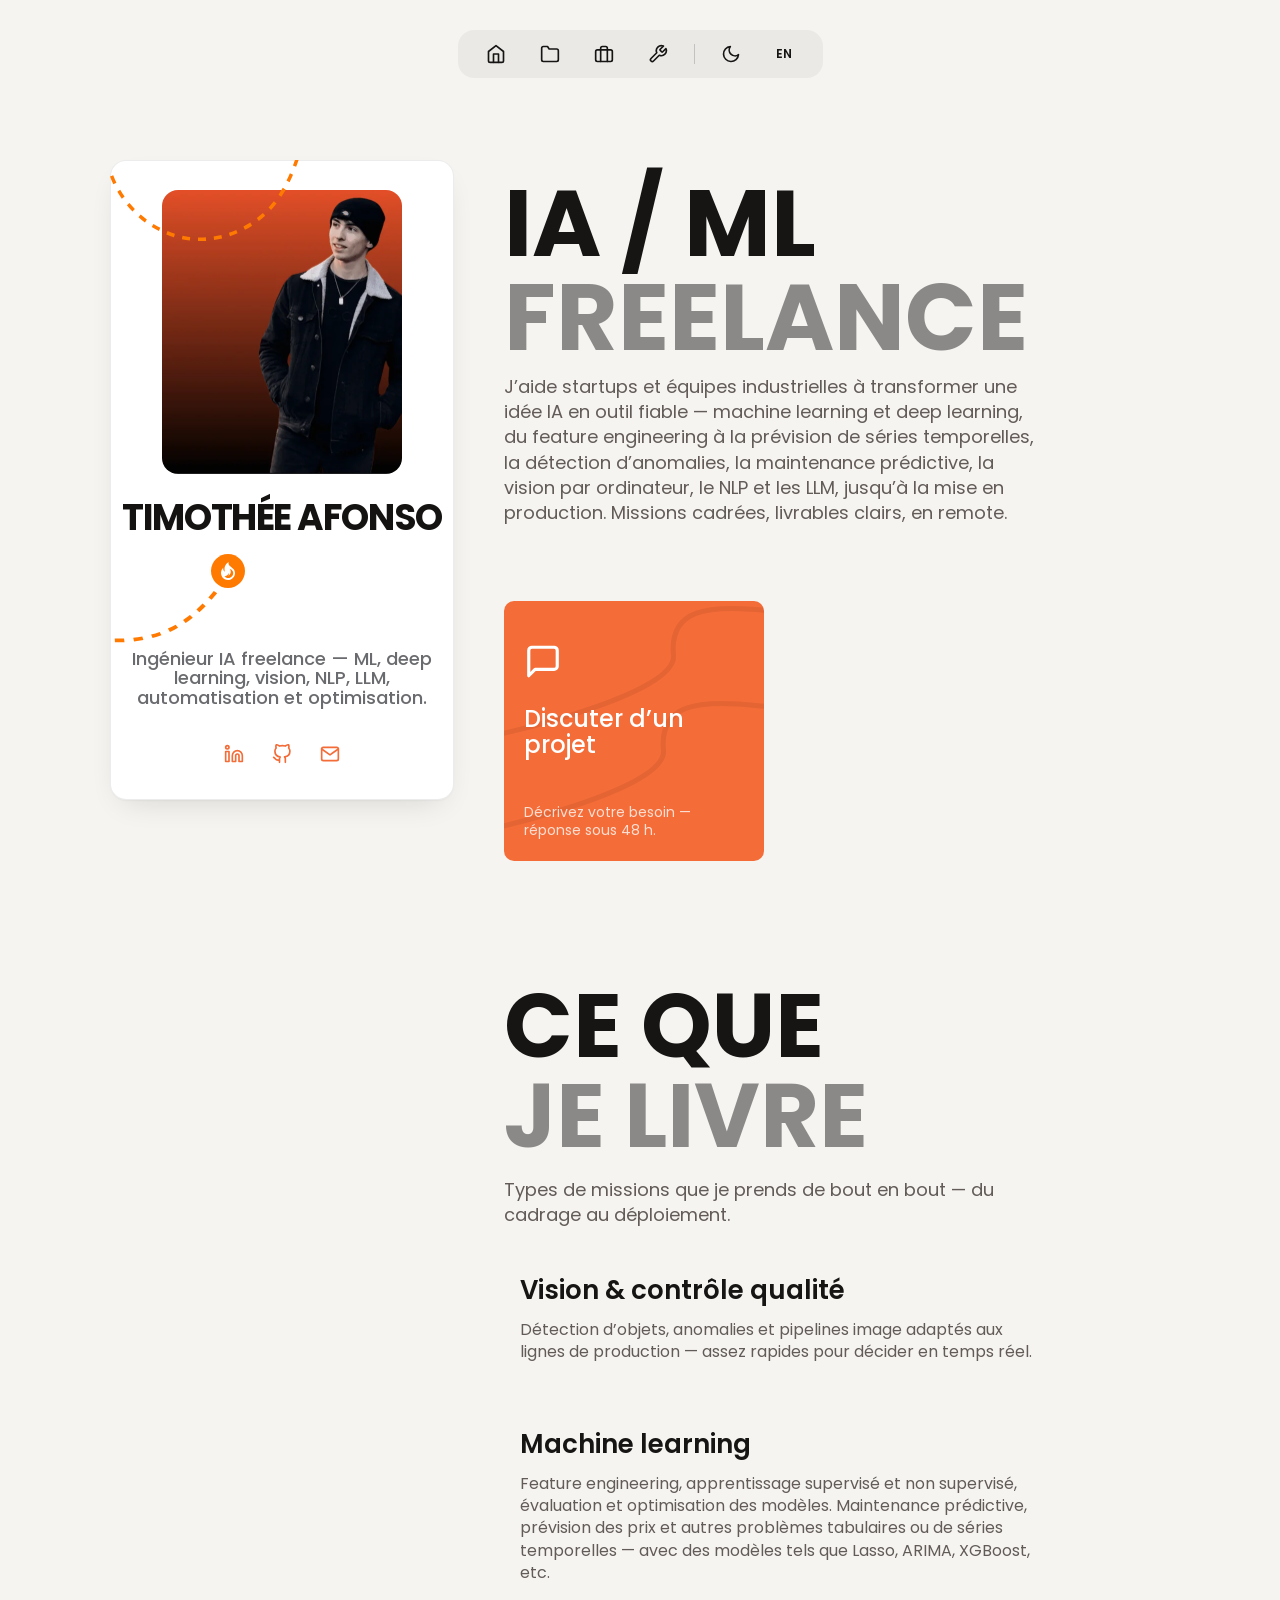
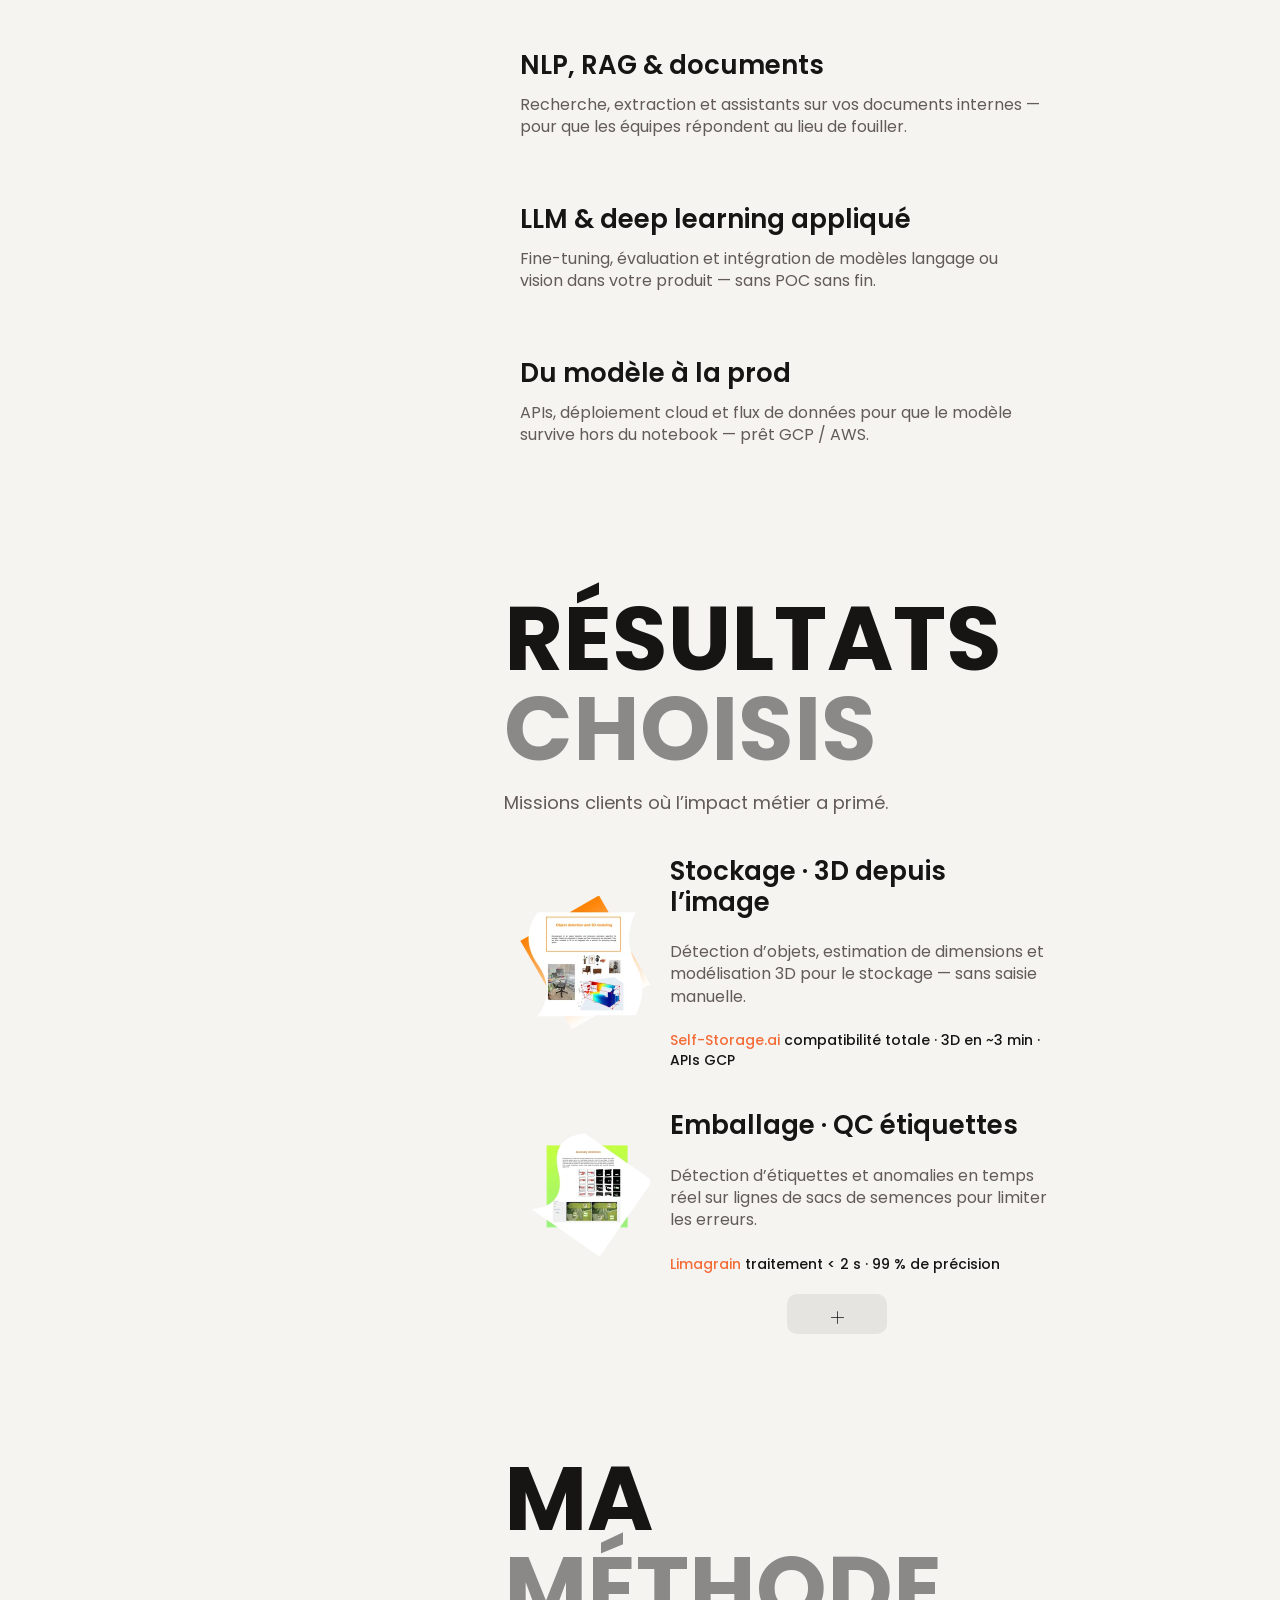
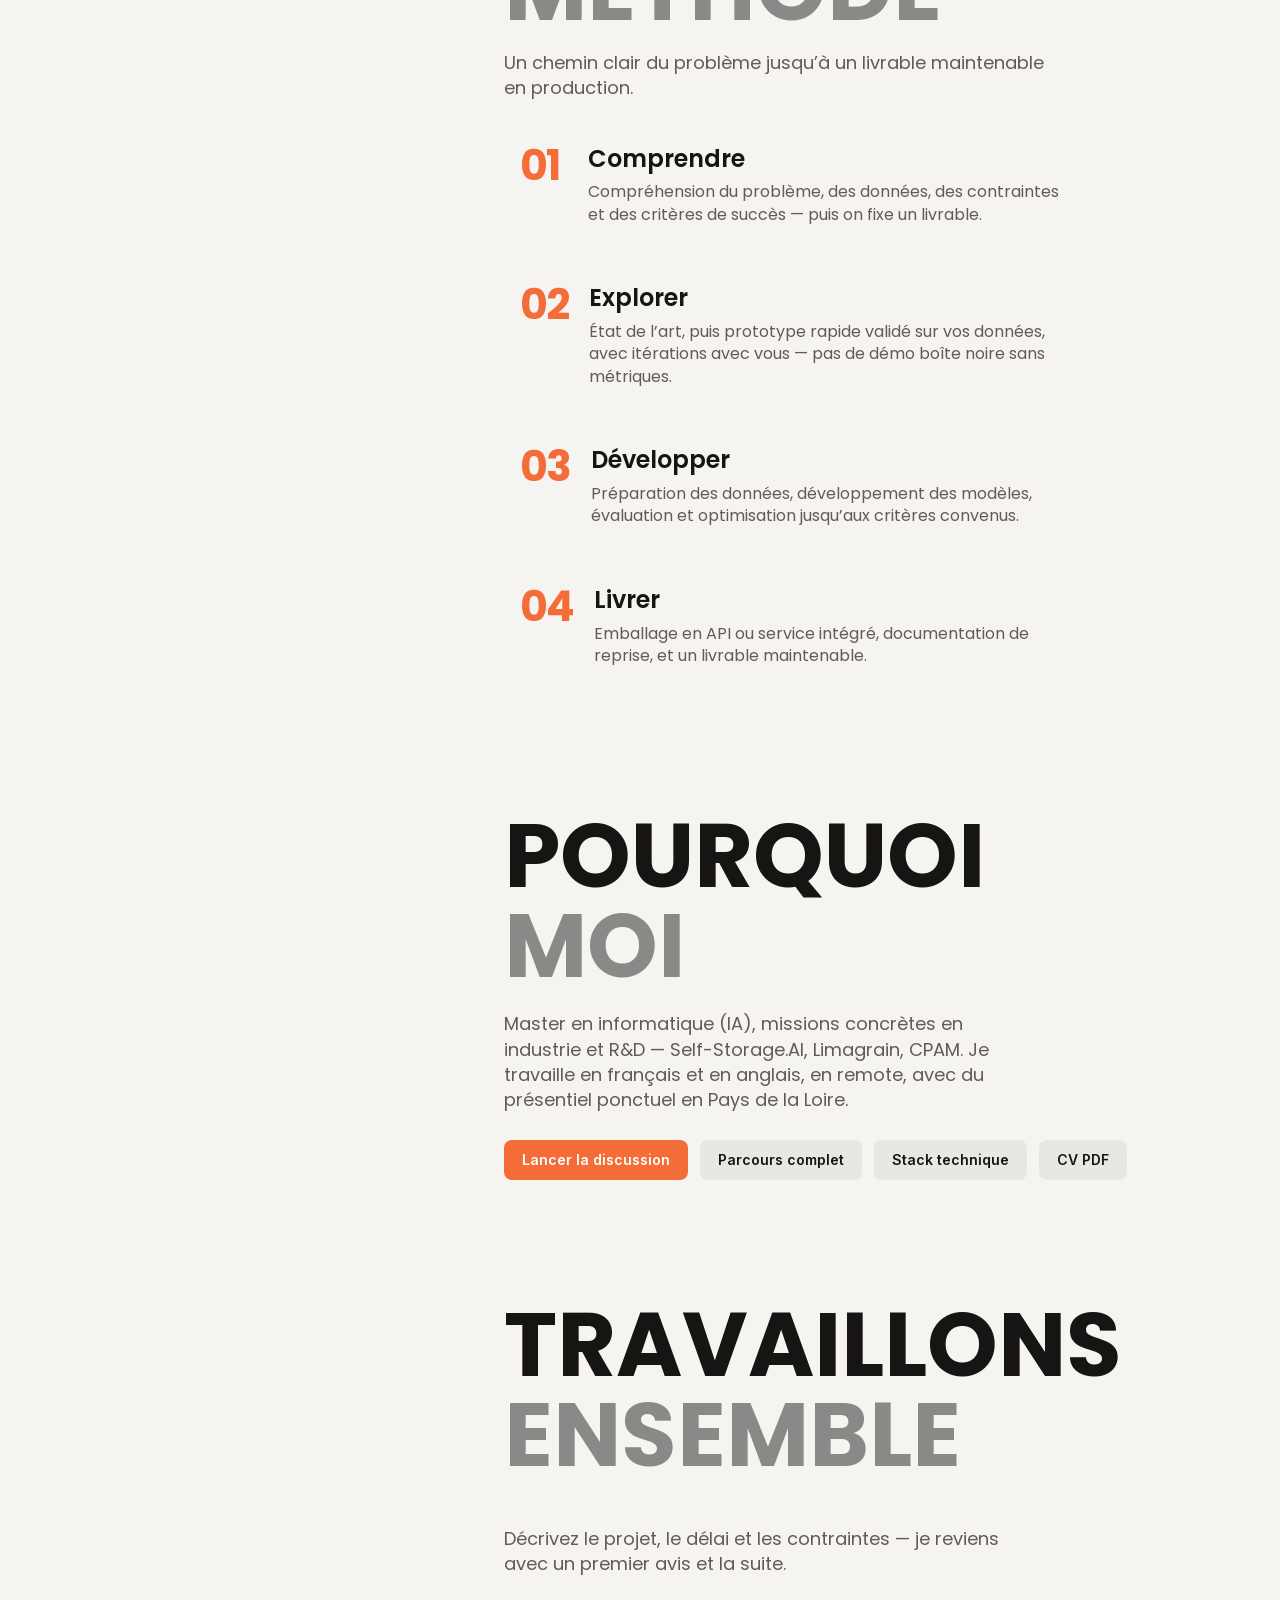
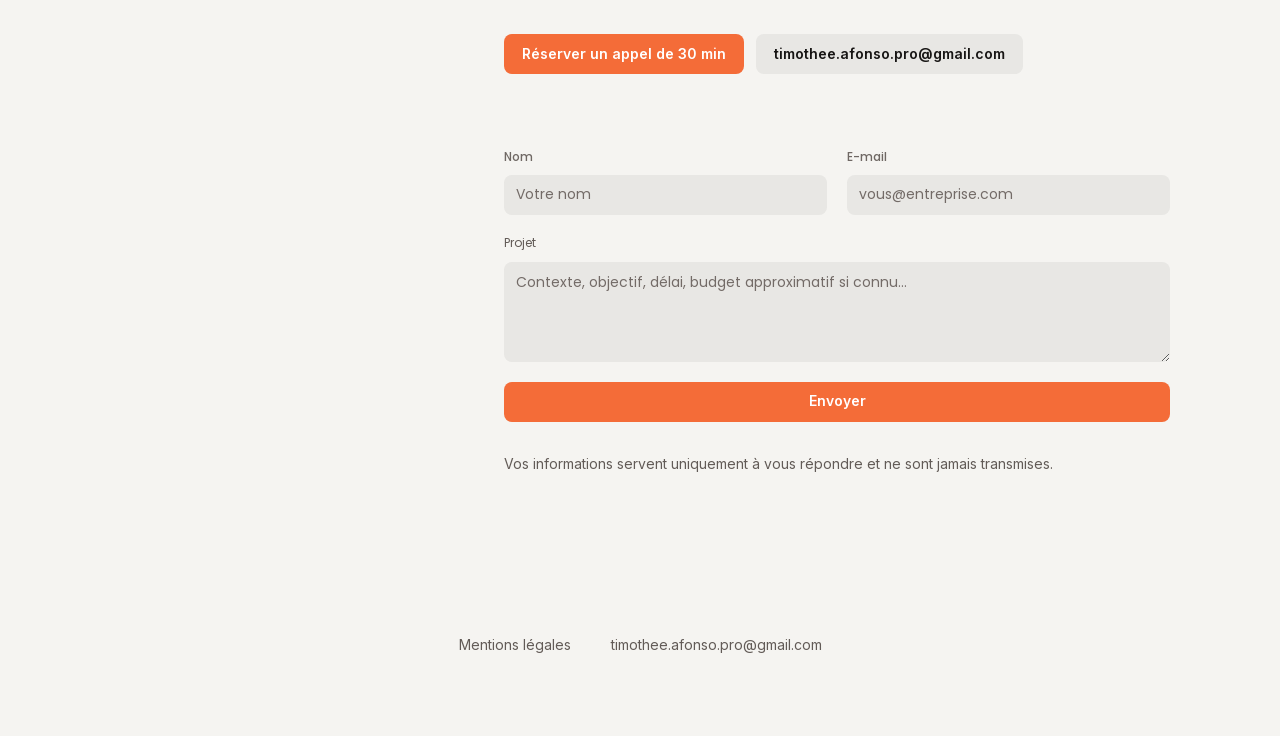
==== fr/index.html @ bfe9f39a "Accroche : perimetre technique elargi, plus de zone geographique Ajout de la prevision de series tem" ====
<!DOCTYPE html>
<html lang="fr">
<head>
<meta charset="utf-8">
<meta name="viewport" content="width=device-width, initial-scale=1">
<title>Timothée Afonso — Ingénieur IA freelance</title>
<meta name="description" content="Ingénieur IA / ML freelance. Machine learning et deep learning — feature engineering, prédiction, vision par ordinateur, NLP et LLM — jusqu’à la mise en production. Missions en remote.">
<link rel="canonical" href="https://timotheeafonso.com/fr/">
<meta property="og:type" content="website">
<meta property="og:site_name" content="Timothée Afonso">
<meta property="og:url" content="https://timotheeafonso.com/fr/">
<meta property="og:title" content="Timothée Afonso — Ingénieur IA freelance">
<meta property="og:description" content="Ingénieur IA / ML freelance. Machine learning et deep learning — feature engineering, prédiction, vision par ordinateur, NLP et LLM — jusqu’à la mise en production. Missions en remote.">
<meta property="og:image" content="https://timotheeafonso.com/assets/img/og-image.png">
<meta property="og:image:width" content="1200">
<meta property="og:image:height" content="630">
<meta property="og:image:alt" content="Timothée Afonso — ingénieur IA freelance">
<meta property="og:locale" content="fr_FR">
<meta property="og:locale:alternate" content="en_US">
<meta name="twitter:card" content="summary_large_image">
<meta name="twitter:title" content="Timothée Afonso — Ingénieur IA freelance">
<meta name="twitter:description" content="Ingénieur IA / ML freelance. Machine learning et deep learning — feature engineering, prédiction, vision par ordinateur, NLP et LLM — jusqu’à la mise en production. Missions en remote.">
<meta name="twitter:image" content="https://timotheeafonso.com/assets/img/og-image.png">
<link rel="icon" href="../assets/img/favicon.png" sizes="48x48">
<link rel="apple-touch-icon" href="../assets/img/apple-touch-icon.png">
<link rel="alternate" hreflang="en" href="https://timotheeafonso.com/">
<link rel="alternate" hreflang="fr" href="https://timotheeafonso.com/fr/">
<link rel="alternate" hreflang="x-default" href="https://timotheeafonso.com/">
<link rel="preload" href="../assets/fonts/poppins-700-latin.woff2" as="font" type="font/woff2" crossorigin>
<link rel="stylesheet" href="../assets/css/style.css">
<script>
/* Applique le thème avant le premier rendu pour éviter tout clignotement. */
(function(){try{var t=localStorage.getItem('theme');
if(t!=='light'&&t!=='dark'){t=window.matchMedia('(prefers-color-scheme: light)').matches?'light':'dark';}
document.documentElement.setAttribute('data-theme',t);}
catch(e){document.documentElement.setAttribute('data-theme','dark');}})();
</script>
<script type="application/ld+json">
{
  "@context": "https://schema.org",
  "@type": "Person",
  "@id": "https://timotheeafonso.com/#person",
  "name": "Timothée Afonso",
  "alternateName": "Timothee Afonso",
  "url": "https://timotheeafonso.com/fr/",
  "image": "https://timotheeafonso.com/assets/img/profile.webp",
  "jobTitle": "Ingénieur IA / ML freelance",
  "description": "Ingénieur IA / ML freelance. Machine learning et deep learning — feature engineering, prédiction, vision par ordinateur, NLP et LLM — jusqu’à la mise en production. Missions en remote.",
  "email": "mailto:timothee.afonso.pro@gmail.com",
  "address": {
    "@type": "PostalAddress",
    "addressCountry": "FR"
  },
  "knowsLanguage": [
    "fr",
    "en"
  ],
  "knowsAbout": [
    "Machine learning",
    "Deep learning",
    "Vision par ordinateur",
    "Traitement automatique du langage",
    "Grands modèles de langage",
    "MLOps",
    "Python"
  ],
  "hasOccupation": {
    "@type": "Occupation",
    "name": "Ingénieur IA / ML",
    "occupationLocation": {
      "@type": "Country",
      "name": "France"
    }
  },
  "sameAs": [
    "https://www.linkedin.com/in/timothee-afonso",
    "https://github.com/timotheeafonso"
  ]
}
</script>
</head>
<body>
<div class="page">
  <div class="nav-wrap">
    <nav class="nav" aria-label="Accueil">
      <a href="index.html" title="Accueil" aria-label="Accueil" aria-current="page"><svg viewBox="0 0 24 24" fill="none" stroke="currentColor" stroke-width="2" stroke-linecap="round" stroke-linejoin="round" aria-hidden="true"><path d="M3 9l9-7 9 7v11a2 2 0 0 1-2 2H5a2 2 0 0 1-2-2z"/><polyline points="9 22 9 12 15 12 15 22"/></svg></a>
      <a href="projects.html" title="Projets" aria-label="Projets"><svg viewBox="0 0 24 24" fill="none" stroke="currentColor" stroke-width="2" stroke-linecap="round" stroke-linejoin="round" aria-hidden="true"><path d="M22 19a2 2 0 0 1-2 2H4a2 2 0 0 1-2-2V5a2 2 0 0 1 2-2h5l2 3h9a2 2 0 0 1 2 2z"/></svg></a>
      <a href="experience.html" title="Expériences" aria-label="Expériences"><svg viewBox="0 0 24 24" fill="none" stroke="currentColor" stroke-width="2" stroke-linecap="round" stroke-linejoin="round" aria-hidden="true"><rect x="2" y="7" width="20" height="14" rx="2" ry="2"/><path d="M16 21V5a2 2 0 0 0-2-2h-4a2 2 0 0 0-2 2v16"/></svg></a>
      <a href="skill.html" title="Compétences" aria-label="Compétences"><svg viewBox="0 0 24 24" fill="none" stroke="currentColor" stroke-width="2" stroke-linecap="round" stroke-linejoin="round" aria-hidden="true"><path d="M14.7 6.3a1 1 0 0 0 0 1.4l1.6 1.6a1 1 0 0 0 1.4 0l3.77-3.77a6 6 0 0 1-7.94 7.94l-6.91 6.91a2.12 2.12 0 0 1-3-3l6.91-6.91a6 6 0 0 1 7.94-7.94l-3.76 3.76z"/></svg></a>
      <span class="nav__sep" aria-hidden="true"></span>
      <button class="nav__theme" type="button" title="Thème"><svg class="icon-sun" viewBox="0 0 24 24" fill="none" stroke="currentColor" stroke-width="2" stroke-linecap="round" stroke-linejoin="round" aria-hidden="true"><circle cx="12" cy="12" r="5"/><line x1="12" y1="1" x2="12" y2="3"/><line x1="12" y1="21" x2="12" y2="23"/><line x1="4.22" y1="4.22" x2="5.64" y2="5.64"/><line x1="18.36" y1="18.36" x2="19.78" y2="19.78"/><line x1="1" y1="12" x2="3" y2="12"/><line x1="21" y1="12" x2="23" y2="12"/><line x1="4.22" y1="19.78" x2="5.64" y2="18.36"/><line x1="18.36" y1="5.64" x2="19.78" y2="4.22"/></svg><svg class="icon-moon" viewBox="0 0 24 24" fill="none" stroke="currentColor" stroke-width="2" stroke-linecap="round" stroke-linejoin="round" aria-hidden="true"><path d="M21 12.79A9 9 0 1 1 11.21 3 7 7 0 0 0 21 12.79z"/></svg></button>
      <a class="nav__lang" href="../index.html" hreflang="en" lang="en" title="View in English" aria-label="View in English">EN</a>
    </nav>
  </div>
  <div class="wrapper">
    <div class="container">
      <aside class="left">
        <div class="profile">
          <span class="profile__arc-top" aria-hidden="true"></span>
          <span class="profile__arc-bottom" aria-hidden="true"></span>
          <img class="profile__photo" src="../assets/img/profile.webp" alt="Timothée Afonso" width="240" height="284">
          <div class="profile__bio">
            <p class="profile__name">TIMOTHÉE AFONSO</p>
            <div class="profile__foot">
              <p class="profile__tagline">Ingénieur IA freelance — ML, deep learning, vision, NLP, LLM, automatisation et optimisation.</p>
              <div class="profile__social">
                <a href="https://www.linkedin.com/in/timothee-afonso" target="_blank" rel="noopener" title="LinkedIn" aria-label="LinkedIn" style="color:var(--orange)"><svg viewBox="0 0 24 24" fill="none" stroke="currentColor" stroke-width="2" stroke-linecap="round" stroke-linejoin="round" aria-hidden="true"><path d="M16 8a6 6 0 0 1 6 6v7h-4v-7a2 2 0 0 0-2-2 2 2 0 0 0-2 2v7h-4v-7a6 6 0 0 1 6-6z"/><rect x="2" y="9" width="4" height="12"/><circle cx="4" cy="4" r="2"/></svg></a>
                <a href="https://github.com/timotheeafonso" target="_blank" rel="noopener" title="GitHub" aria-label="GitHub" style="color:var(--orange)"><svg viewBox="0 0 24 24" fill="none" stroke="currentColor" stroke-width="2" stroke-linecap="round" stroke-linejoin="round" aria-hidden="true"><path d="M9 19c-5 1.5-5-2.5-7-3m14 6v-3.87a3.37 3.37 0 0 0-.94-2.61c3.14-.35 6.44-1.54 6.44-7A5.44 5.44 0 0 0 20 4.77 5.07 5.07 0 0 0 19.91 1S18.73.65 16 2.48a13.38 13.38 0 0 0-7 0C6.27.65 5.09 1 5.09 1A5.07 5.07 0 0 0 5 4.77a5.44 5.44 0 0 0-1.5 3.78c0 5.42 3.3 6.61 6.44 7A3.37 3.37 0 0 0 9 18.13V22"/></svg></a>
                <a href="mailto:timothee.afonso.pro@gmail.com" title="Email" aria-label="Email" style="color:var(--orange)"><svg viewBox="0 0 24 24" fill="none" stroke="currentColor" stroke-width="2" stroke-linecap="round" stroke-linejoin="round" aria-hidden="true"><path d="M4 4h16c1.1 0 2 .9 2 2v12c0 1.1-.9 2-2 2H4c-1.1 0-2-.9-2-2V6c0-1.1.9-2 2-2z"/><polyline points="22,6 12,13 2,6"/></svg></a>
              </div>
            </div>
          </div>
        </div>
      </aside>
      <main class="right">
        <section class="hero">
          <div class="hero__info">
            <h1 class="title title--hero title--wrap">IA / ML <span>FREELANCE</span></h1>
            <p class="hero__lead">J’aide startups et équipes industrielles à transformer une idée IA en outil fiable — machine learning et deep learning, du feature engineering à la prévision de séries temporelles, la détection d’anomalies, la maintenance prédictive, la vision par ordinateur, le NLP et les LLM, jusqu’à la mise en production. Missions cadrées, livrables clairs, en remote.</p>
          </div>
          <div class="hero__cards">
            <div class="pcard pcard--resume pcard--cta">
              <a class="pcard__hit" href="#contact" aria-label="Discuter d’un projet"></a>
              <span class="pcard__deco deco-a" aria-hidden="true"><i></i></span>
              <span class="pcard__deco deco-b" aria-hidden="true"><i></i></span>
              <span class="pcard__icon" style="color:#fff"><svg viewBox="0 0 24 24" fill="none" stroke="currentColor" stroke-width="2" stroke-linecap="round" stroke-linejoin="round" aria-hidden="true"><path d="M21 15a2 2 0 0 1-2 2H7l-4 4V5a2 2 0 0 1 2-2h14a2 2 0 0 1 2 2z"/></svg></span>
              <div class="pcard__body">
                <p class="pcard__title">Discuter d’un projet</p>
                <p class="pcard__hint">Décrivez votre besoin — réponse sous 48 h.</p>
              </div>
            </div>
          </div>
        </section>

        <section class="section section--services reveal" id="services">
          <h2 class="title">CE QUE<br><span>JE LIVRE</span></h2>
          <p class="section__lead">Types de missions que je prends de bout en bout — du cadrage au déploiement.</p>
          <div class="services">
            <article class="service">
              <h3 class="service__name">Vision &amp; contrôle qualité</h3>
              <p class="service__desc">Détection d’objets, anomalies et pipelines image adaptés aux lignes de production — assez rapides pour décider en temps réel.</p>
            </article>
            <article class="service">
              <h3 class="service__name">Machine learning</h3>
              <p class="service__desc">Feature engineering, apprentissage supervisé et non supervisé, évaluation et optimisation des modèles. Maintenance prédictive, prévision des prix et autres problèmes tabulaires ou de séries temporelles — avec des modèles tels que Lasso, ARIMA, XGBoost, etc.</p>
            </article>
            <article class="service">
              <h3 class="service__name">NLP, RAG &amp; documents</h3>
              <p class="service__desc">Recherche, extraction et assistants sur vos documents internes — pour que les équipes répondent au lieu de fouiller.</p>
            </article>
            <article class="service">
              <h3 class="service__name">LLM &amp; deep learning appliqué</h3>
              <p class="service__desc">Fine-tuning, évaluation et intégration de modèles langage ou vision dans votre produit — sans POC sans fin.</p>
            </article>
            <article class="service">
              <h3 class="service__name">Du modèle à la prod</h3>
              <p class="service__desc">APIs, déploiement cloud et flux de données pour que le modèle survive hors du notebook — prêt GCP / AWS.</p>
            </article>
          </div>
        </section>

        <section class="section section--projects reveal" id="work">
          <h2 class="title">RÉSULTATS<br><span>CHOISIS</span></h2>
          <p class="section__lead">Missions clients où l’impact métier a primé.</p>
          <div class="list">
            <div class="project">
              <div class="project__inner">
                <div class="project__thumb"><img src="../assets/img/projects/object-detection.webp" alt="Détection d’objets et modélisation 3D" width="130" height="135" loading="lazy"></div>
                <div class="project__details">
                  <h3 class="project__name">Stockage · 3D depuis l’image</h3>
                  <p class="project__desc">Détection d’objets, estimation de dimensions et modélisation 3D pour le stockage — sans saisie manuelle.</p>
                  <p class="project__result"><span>Self-Storage.ai</span> compatibilité totale · 3D en ~3 min · APIs GCP</p>
                </div>
              </div>
            </div>
            <div class="project">
              <div class="project__inner">
                <div class="project__thumb"><img src="../assets/img/projects/anomaly-detection.webp" alt="Détection d’anomalies sur emballages" width="130" height="135" loading="lazy"></div>
                <div class="project__details">
                  <h3 class="project__name">Emballage · QC étiquettes</h3>
                  <p class="project__desc">Détection d’étiquettes et anomalies en temps réel sur lignes de sacs de semences pour limiter les erreurs.</p>
                  <p class="project__result"><span>Limagrain</span> traitement &lt; 2 s · 99 % de précision</p>
                </div>
              </div>
            </div>
            <a class="more" href="projects.html" title="Tous les projets">+</a>
          </div>
        </section>

        <section class="section section--method reveal" id="method">
          <h2 class="title">MA<br><span>MÉTHODE</span></h2>
          <p class="section__lead">Un chemin clair du problème jusqu’à un livrable maintenable en production.</p>
          <div class="method">
            <div class="method__step">
              <span class="method__num" aria-hidden="true">01</span>
              <div class="method__body">
                <h3 class="method__title">Comprendre</h3>
                <p class="method__text">Compréhension du problème, des données, des contraintes et des critères de succès — puis on fixe un livrable.</p>
              </div>
            </div>
            <div class="method__step">
              <span class="method__num" aria-hidden="true">02</span>
              <div class="method__body">
                <h3 class="method__title">Explorer</h3>
                <p class="method__text">État de l’art, puis prototype rapide validé sur vos données, avec itérations avec vous — pas de démo boîte noire sans métriques.</p>
              </div>
            </div>
            <div class="method__step">
              <span class="method__num" aria-hidden="true">03</span>
              <div class="method__body">
                <h3 class="method__title">Développer</h3>
                <p class="method__text">Préparation des données, développement des modèles, évaluation et optimisation jusqu’aux critères convenus.</p>
              </div>
            </div>
            <div class="method__step">
              <span class="method__num" aria-hidden="true">04</span>
              <div class="method__body">
                <h3 class="method__title">Livrer</h3>
                <p class="method__text">Emballage en API ou service intégré, documentation de reprise, et un livrable maintenable.</p>
              </div>
            </div>
          </div>
        </section>

        <section class="section section--about reveal" id="about">
          <h2 class="title">POURQUOI<br><span>MOI</span></h2>
          <p class="about__text">Master en informatique (IA), missions concrètes en industrie et R&amp;D — Self-Storage.AI, Limagrain, CPAM. Je travaille en français et en anglais, en remote, avec du présentiel ponctuel en Pays de la Loire.</p>
          <div class="about__links">
            <a class="about__link about__link--accent" href="#contact">Lancer la discussion</a>
            <a class="about__link" href="experience.html">Parcours complet</a>
            <a class="about__link" href="skill.html">Stack technique</a>
            <a class="about__link" href="../assets/files/resume.pdf" target="_blank" rel="noopener">CV PDF</a>
          </div>
        </section>

        <section class="section section--contact reveal" id="contact">
          <h2 class="title">TRAVAILLONS<br><span>ENSEMBLE</span></h2>
          <p class="section__lead">Décrivez le projet, le délai et les contraintes — je reviens avec un premier avis et la suite.</p>
          <div class="about__links contact__direct">
            <a class="about__link about__link--accent" href="https://cal.com/timothee-afonso" target="_blank" rel="noopener">Réserver un appel de 30 min</a>
            <a class="about__link" href="mailto:timothee.afonso.pro@gmail.com">timothee.afonso.pro@gmail.com</a>
          </div>
          <form class="form" action="https://formspree.io/f/xljewzve" method="POST" novalidate>
            <input type="text" name="_gotcha" value="" tabindex="-1" autocomplete="off" aria-hidden="true" style="position:absolute;left:-9999px;height:0;width:0;opacity:0;" />
            <input type="hidden" name="_subject" value="Nouvelle demande freelance — portfolio" />
            <div class="form__row">
              <label class="form__field">
                <span class="form__label">Nom</span>
                <span class="form__control"><input type="text" name="name" placeholder="Votre nom" autocomplete="name" required></span>
              </label>
              <label class="form__field">
                <span class="form__label">E-mail</span>
                <span class="form__control"><input type="email" name="email" placeholder="vous@entreprise.com" autocomplete="email" required></span>
              </label>
            </div>
            <label class="form__field">
              <span class="form__label form__label--message">Projet</span>
              <span class="form__control"><textarea name="message" placeholder="Contexte, objectif, délai, budget approximatif si connu…" required></textarea></span>
            </label>
            <button class="form__submit" type="submit">Envoyer</button>
            <p class="form__note">Vos informations servent uniquement à vous répondre et ne sont jamais transmises.</p>
            <p class="form__status" role="status"></p>
          </form>
        </section>
      </main>
    </div>
  </div>
  <footer class="footer">
    <div class="footer__links">
      <a href="mentions-legales.html">Mentions légales</a>
      <a href="mailto:timothee.afonso.pro@gmail.com">timothee.afonso.pro@gmail.com</a>
    </div>
  </footer>
</div>
<script src="../assets/js/main.js"></script>
</body>
</html>
---- assets/css/style.css ----
/* ==========================================================================
   Timothee Afonso — portfolio
   Recréation locale (HTML / CSS / JS) du site Framer timothee-afonso.framer.website
   ========================================================================== */

/* --------------------------------------------------------------------------
   1. Polices
   -------------------------------------------------------------------------- */
@font-face{font-family:'Poppins';font-style:normal;font-weight:200;font-display:swap;
  src:url('../fonts/poppins-200-latin.woff2') format('woff2');
  unicode-range:U+0000-00FF,U+0131,U+0152-0153,U+02BB-02BC,U+02C6,U+02DA,U+02DC,U+0304,U+0308,U+0329,U+2000-206F,U+20AC,U+2122,U+2191,U+2193,U+2212,U+2215,U+FEFF,U+FFFD;}
@font-face{font-family:'Poppins';font-style:normal;font-weight:200;font-display:swap;
  src:url('../fonts/poppins-200-latin-ext.woff2') format('woff2');
  unicode-range:U+0100-02BA,U+02BD-02C5,U+02C7-02CC,U+02CE-02D7,U+02DD-02FF,U+0304,U+0308,U+0329,U+1D00-1DBF,U+1E00-1E9F,U+1EF2-1EFF,U+2020,U+20A0-20AB,U+20AD-20C0,U+2113,U+2C60-2C7F,U+A720-A7FF;}
@font-face{font-family:'Poppins';font-style:normal;font-weight:400;font-display:swap;
  src:url('../fonts/poppins-400-latin.woff2') format('woff2');
  unicode-range:U+0000-00FF,U+0131,U+0152-0153,U+02BB-02BC,U+02C6,U+02DA,U+02DC,U+0304,U+0308,U+0329,U+2000-206F,U+20AC,U+2122,U+2191,U+2193,U+2212,U+2215,U+FEFF,U+FFFD;}
@font-face{font-family:'Poppins';font-style:normal;font-weight:400;font-display:swap;
  src:url('../fonts/poppins-400-latin-ext.woff2') format('woff2');
  unicode-range:U+0100-02BA,U+02BD-02C5,U+02C7-02CC,U+02CE-02D7,U+02DD-02FF,U+0304,U+0308,U+0329,U+1D00-1DBF,U+1E00-1E9F,U+1EF2-1EFF,U+2020,U+20A0-20AB,U+20AD-20C0,U+2113,U+2C60-2C7F,U+A720-A7FF;}
@font-face{font-family:'Poppins';font-style:normal;font-weight:500;font-display:swap;
  src:url('../fonts/poppins-500-latin.woff2') format('woff2');
  unicode-range:U+0000-00FF,U+0131,U+0152-0153,U+02BB-02BC,U+02C6,U+02DA,U+02DC,U+0304,U+0308,U+0329,U+2000-206F,U+20AC,U+2122,U+2191,U+2193,U+2212,U+2215,U+FEFF,U+FFFD;}
@font-face{font-family:'Poppins';font-style:normal;font-weight:500;font-display:swap;
  src:url('../fonts/poppins-500-latin-ext.woff2') format('woff2');
  unicode-range:U+0100-02BA,U+02BD-02C5,U+02C7-02CC,U+02CE-02D7,U+02DD-02FF,U+0304,U+0308,U+0329,U+1D00-1DBF,U+1E00-1E9F,U+1EF2-1EFF,U+2020,U+20A0-20AB,U+20AD-20C0,U+2113,U+2C60-2C7F,U+A720-A7FF;}
@font-face{font-family:'Poppins';font-style:normal;font-weight:600;font-display:swap;
  src:url('../fonts/poppins-600-latin.woff2') format('woff2');
  unicode-range:U+0000-00FF,U+0131,U+0152-0153,U+02BB-02BC,U+02C6,U+02DA,U+02DC,U+0304,U+0308,U+0329,U+2000-206F,U+20AC,U+2122,U+2191,U+2193,U+2212,U+2215,U+FEFF,U+FFFD;}
@font-face{font-family:'Poppins';font-style:normal;font-weight:600;font-display:swap;
  src:url('../fonts/poppins-600-latin-ext.woff2') format('woff2');
  unicode-range:U+0100-02BA,U+02BD-02C5,U+02C7-02CC,U+02CE-02D7,U+02DD-02FF,U+0304,U+0308,U+0329,U+1D00-1DBF,U+1E00-1E9F,U+1EF2-1EFF,U+2020,U+20A0-20AB,U+20AD-20C0,U+2113,U+2C60-2C7F,U+A720-A7FF;}
@font-face{font-family:'Poppins';font-style:normal;font-weight:700;font-display:swap;
  src:url('../fonts/poppins-700-latin.woff2') format('woff2');
  unicode-range:U+0000-00FF,U+0131,U+0152-0153,U+02BB-02BC,U+02C6,U+02DA,U+02DC,U+0304,U+0308,U+0329,U+2000-206F,U+20AC,U+2122,U+2191,U+2193,U+2212,U+2215,U+FEFF,U+FFFD;}
@font-face{font-family:'Poppins';font-style:normal;font-weight:700;font-display:swap;
  src:url('../fonts/poppins-700-latin-ext.woff2') format('woff2');
  unicode-range:U+0100-02BA,U+02BD-02C5,U+02C7-02CC,U+02CE-02D7,U+02DD-02FF,U+0304,U+0308,U+0329,U+1D00-1DBF,U+1E00-1E9F,U+1EF2-1EFF,U+2020,U+20A0-20AB,U+20AD-20C0,U+2113,U+2C60-2C7F,U+A720-A7FF;}
/* Inter est une police variable : un seul fichier couvre 100 → 900 */
@font-face{font-family:'Inter';font-style:normal;font-weight:100 900;font-display:swap;
  src:url('../fonts/inter-latin.woff2') format('woff2');
  unicode-range:U+0000-00FF,U+0131,U+0152-0153,U+02BB-02BC,U+02C6,U+02DA,U+02DC,U+0304,U+0308,U+0329,U+2000-206F,U+20AC,U+2122,U+2191,U+2193,U+2212,U+2215,U+FEFF,U+FFFD;}
@font-face{font-family:'Inter';font-style:normal;font-weight:100 900;font-display:swap;
  src:url('../fonts/inter-latin-ext.woff2') format('woff2');
  unicode-range:U+0100-02BA,U+02BD-02C5,U+02C7-02CC,U+02CE-02D7,U+02DD-02FF,U+0304,U+0308,U+0329,U+1D00-1DBF,U+1E00-1E9F,U+1EF2-1EFF,U+2020,U+20A0-20AB,U+20AD-20C0,U+2113,U+2C60-2C7F,U+A720-A7FF;}

/* --------------------------------------------------------------------------
   2. Variables et remise à zéro
   -------------------------------------------------------------------------- */
/* Couleurs de marque et typographie : identiques dans les deux thèmes */
:root{
  --orange:#f46c38;
  --lime:#c5ff41;
  --ink:#151312;            /* encre sur les surfaces claires (carte blanche, vert lime) */
  --on-accent:#fff;         /* texte sur la carte orange */
  --bio:#6a6b6e;            /* légende de la carte profil, toujours blanche */
  --dark-pill:#111;         /* pastille de téléchargement */
  --sans:'Poppins',sans-serif;
  --inter:'Inter',sans-serif;
}

/* Thème sombre — celui du site d'origine, appliqué par défaut */
:root,:root[data-theme="dark"]{
  color-scheme:dark;
  --bg:#151312;
  --fg:#fff;
  --muted:#998f8f;                   /* textes secondaires */
  --ghost:rgba(182,180,189,.5);      /* 2e ligne des titres */
  --surface:rgba(255,255,255,.03);   /* pilule de navigation */
  --surface-2:rgba(255,255,255,.08); /* survol dans la pilule */
  --hover:rgba(255,255,255,.03);     /* survol des cartes */
  --field:rgba(182,180,189,.2);      /* champs de formulaire */
  --label:#888;
  --placeholder:#999;
  --more-bg:rgba(69,69,69,.41);
  --more-bg-2:rgba(69,69,69,.6);
  --card:#fff;
  --card-shadow:none;
}

/* Thème clair — blanc cassé chaud, encre chaude, accents de marque inchangés */
:root[data-theme="light"]{
  color-scheme:light;
  --bg:#f5f4f1;
  --fg:#171514;
  --muted:#625b57;                   /* 6.1:1 sur le fond */
  --ghost:rgba(23,21,20,.48);           /* 2e ligne des titres — lisible sur fond clair */
  --surface:rgba(23,21,20,.045);
  --surface-2:rgba(23,21,20,.09);
  --hover:rgba(23,21,20,.045);
  --field:rgba(23,21,20,.06);
  --label:#6f6864;
  --placeholder:#736b67;
  --more-bg:rgba(23,21,20,.07);
  --more-bg-2:rgba(23,21,20,.13);
  --card:#fff;
  /* liseré en inset : aucun impact sur la mise en page, contrairement à border */
  --card-shadow:inset 0 0 0 1px rgba(23,21,20,.08),
                0 1px 2px rgba(23,21,20,.04),
                0 12px 32px -14px rgba(23,21,20,.16);
}

/* Fondu appliqué le temps de la bascule uniquement (jamais au chargement) */
.theme-switching,.theme-switching *{
  transition:background-color .28s ease,color .28s ease,border-color .28s ease,box-shadow .28s ease,fill .28s ease;
}

*,*::before,*::after{box-sizing:border-box;}
html{-webkit-text-size-adjust:100%;}
body{
  margin:0;
  background:var(--bg);
  color:var(--fg);
  font-family:var(--sans);
  -webkit-font-smoothing:antialiased;
  -moz-osx-font-smoothing:grayscale;
  overflow-x:hidden;
}
img{display:block;max-width:100%;}
a{color:inherit;text-decoration:none;}
p,h1,h2,h3,ul{margin:0;}
/* Framer coupe les mots trop longs plutôt que de les laisser déborder */
h1,h2,h3,p,li{overflow-wrap:break-word;}
ul{padding:0;list-style:none;}
button,input,textarea{font:inherit;color:inherit;}
svg{display:block;}

/* --------------------------------------------------------------------------
   3. Structure générale
   -------------------------------------------------------------------------- */
.page{position:relative;display:flex;flex-direction:column;padding-top:160px;background:var(--bg);}
.wrapper{display:flex;}
.container{
  width:100%;
  max-width:1140px;
  margin:0 auto;
  display:flex;
  gap:100px;
}
.left{width:344px;flex:0 0 344px;position:sticky;top:40px;align-self:flex-start;}
.right{flex:1;min-width:0;display:flex;flex-direction:column;}

/* --------------------------------------------------------------------------
   4. Navigation (pilule centrée, défile avec la page)
   -------------------------------------------------------------------------- */
.nav-wrap{position:absolute;top:30px;left:0;right:0;display:flex;justify-content:center;z-index:10;}
.nav{
  display:flex;align-items:center;gap:18px;
  height:48px;padding:0 20px;
  background:var(--surface);
  border-radius:16px;
}
.nav a{
  display:flex;align-items:center;justify-content:center;
  width:36px;height:36px;border-radius:50%;
  transition:background .2s ease;
}
.nav a:hover{background:var(--surface-2);}
.nav svg{width:20px;height:20px;}

/* Séparateur et bascule de thème */
.nav__sep{flex:none;width:1px;height:20px;background:currentColor;opacity:.18;}
.nav__theme{
  display:flex;align-items:center;justify-content:center;
  width:36px;height:36px;padding:0;
  background:transparent;border:0;border-radius:50%;
  color:inherit;cursor:pointer;
  transition:background .2s ease;
}
.nav__theme:hover{background:var(--surface-2);}
.nav__theme svg{width:20px;height:20px;}

/* Bascule de langue : code de la langue vers laquelle on bascule */
.nav__lang{
  display:flex;align-items:center;justify-content:center;
  width:36px;height:36px;border-radius:50%;
  font-family:var(--sans);font-size:12px;font-weight:600;letter-spacing:.03em;
  color:inherit;
  transition:background .2s ease;
}
.nav__lang:hover{background:var(--surface-2);}
/* Le soleil invite à passer en clair, la lune à repasser en sombre */
:root[data-theme="light"] .icon-sun{display:none;}
:root:not([data-theme="light"]) .icon-moon{display:none;}

/* Focus clavier visible sur tous les éléments interactifs */
a:focus-visible,button:focus-visible,input:focus-visible,textarea:focus-visible{
  outline:2px solid var(--orange);outline-offset:3px;
}

/* La pilule se resserre sur les très petits écrans pour rester d'un bloc */
@media (max-width:479.98px){
  .nav{gap:11px;padding:0 14px;}
}
@media (max-width:359.98px){
  .nav{gap:8px;padding:0 12px;}
}

/* --------------------------------------------------------------------------
   5. Carte profil (colonne de gauche)
   -------------------------------------------------------------------------- */
.profile{
  position:relative;overflow:hidden;
  display:flex;flex-direction:column;align-items:center;gap:24px;
  width:100%;height:640px;padding:30px 20px;
  background:var(--card);border-radius:16px;box-shadow:var(--card-shadow);
}
.profile__arc-top,
.profile__arc-bottom{position:absolute;background-repeat:no-repeat;background-size:100% 100%;pointer-events:none;}
.profile__arc-top{width:194px;height:100px;left:0;top:-18px;background-image:url('../img/card-arc-top.svg');}
.profile__arc-bottom{width:270px;height:166px;left:-135px;top:348px;background-image:url('../img/card-arc-bottom.svg');}
.profile__photo{width:240px;height:284px;border-radius:16px;object-fit:cover;}
.profile__bio{
  position:relative;z-index:1;
  display:flex;flex-direction:column;justify-content:space-between;align-items:center;
  flex:1;width:100%;
}
.profile__name{
  font-size:36px;line-height:39.6px;font-weight:700;letter-spacing:-.04em;
  color:var(--ink);text-align:center;white-space:nowrap;
}
.profile__foot{display:flex;flex-direction:column;align-items:center;gap:30px;width:100%;}
.profile__tagline{
  max-width:300px;
  font-size:18px;line-height:19.8px;font-weight:500;
  color:var(--bio);text-align:center;
}
.profile__social{display:flex;justify-content:center;align-items:center;gap:16px;}
.profile__social a{
  display:flex;align-items:center;justify-content:center;
  width:32px;height:32px;padding:6px;border-radius:6px;
  transition:background .2s ease;
}
.profile__social a:hover{background:rgba(0,0,0,.05);}
.profile__social svg{width:20px;height:20px;}

/* --------------------------------------------------------------------------
   6. Titres de section
   -------------------------------------------------------------------------- */
.title{font-size:90px;line-height:90px;font-weight:700;color:var(--fg);white-space:nowrap;}
.title span{color:var(--ghost);}
/* seuls le titre d'accueil et celui des certifications passent à la ligne */
.title--wrap{white-space:normal;}
.title--hero{font-size:110px;line-height:110px;}

/* --------------------------------------------------------------------------
   7. Sections
   -------------------------------------------------------------------------- */
.section{display:flex;flex-direction:column;gap:20px;}
.section--projects,
.section--skills,
.section--education,
.section--services,
.section--method,
.section--about,
.section--certification,
.section--contact{padding-top:120px;}
.section--experience{padding-top:140px;}
.section--first{padding-top:0;}
.section__lead{
  max-width:540px;
  font-size:18px;line-height:25.2px;color:var(--muted);
  margin-top:-4px;
}

/* --------------------------------------------------------------------------
   8. Hero (accueil)
   -------------------------------------------------------------------------- */
.hero{display:flex;flex-direction:column;gap:60px;}
.hero__info{display:flex;flex-direction:column;justify-content:center;gap:10px;min-height:381px;}
.hero__lead{max-width:540px;font-size:18px;line-height:25.2px;color:var(--muted);}
.hero__cards{display:flex;align-items:center;gap:30px;}
.hero__cards:has(> :only-child){max-width:420px;}

.pcard{
  position:relative;overflow:hidden;
  display:flex;flex-direction:column;align-items:flex-start;gap:24px;
  height:240px;padding:40px 20px 22px;border-radius:10px;
}
.pcard--resume{width:300px;flex:0 0 300px;background:var(--orange);}
.pcard--cta{width:100%;max-width:420px;flex:1 1 auto;}
.pcard--contact{flex:1;background:var(--lime);}
.pcard__icon{display:block;position:relative;z-index:1;width:38px;height:41px;}
.pcard__icon svg{width:100%;height:100%;}
.pcard__body{
  position:relative;z-index:1;
  display:flex;flex-direction:column;justify-content:space-between;align-items:flex-end;
  flex:1;width:100%;
}
.pcard__title{width:100%;font-size:24px;line-height:26.4px;font-weight:500;color:var(--on-accent);}
.pcard__list{font-size:24px;line-height:26.4px;font-weight:500;color:var(--ink);width:100%;}
.pcard__list li{position:relative;padding-left:46px;}
.pcard__list li::before{content:"\2022";position:absolute;left:4px;top:0;}
.pcard__list li + li{margin-top:26.4px;}
.pcard__deco{position:absolute;overflow:hidden;pointer-events:none;}
.pcard__deco i{display:block;background-repeat:no-repeat;background-size:100% 100%;}
.pcard--resume .deco-a{left:-58px;top:-57px;width:416px;height:251px;display:flex;align-items:center;justify-content:center;}
.pcard--resume .deco-a i{width:388px;height:155px;background-image:url('../img/line-orange.svg');}
.pcard--resume .deco-b{left:-54px;top:86px;width:388px;height:155px;}
.pcard--resume .deco-b i{width:388px;height:155px;background-image:url('../img/line-orange.svg');}
.pcard--contact .deco-a{left:-20px;top:-60px;width:422px;height:284px;}
.pcard--contact .deco-a i{width:422px;height:284px;background-image:url('../img/line-green.svg');}
.pcard--contact .deco-b{left:-3px;top:146px;width:329px;height:146px;overflow:visible;transform:rotate(4deg);display:flex;align-items:center;justify-content:center;}
.pcard--contact .deco-b i{width:422px;height:284px;background-image:url('../img/line-green.svg');}

/* Pastille ronde sombre (téléchargement) */
.pill{
  position:absolute;z-index:2;
  display:flex;align-items:center;justify-content:center;
  width:36px;height:36px;padding:10px;
  background:var(--dark-pill);border-radius:50px;
  transition:transform .2s ease;
}
.pill:hover{transform:scale(1.08);}
.pill svg{width:16px;height:16px;}
.pcard__body .pill{position:static;flex:0 0 36px;}

/* Flèche orange en haut à droite des cartes cliquables */
.arrow{position:absolute;right:16px;width:20px;height:20px;transform:rotate(-45deg);}
.arrow svg{width:100%;height:100%;fill:var(--orange);}

/* --------------------------------------------------------------------------
   9. Liste de projets
   -------------------------------------------------------------------------- */
.list{display:flex;flex-direction:column;align-items:flex-start;width:100%;}

.project{
  position:relative;display:flex;justify-content:space-between;align-items:center;
  width:100%;padding:20px 16px;border-radius:16px;
  transition:background .2s ease;
}
a.project:hover{background:var(--hover);}
.project .arrow{top:36px;}
.project__inner{display:flex;align-items:center;gap:20px;width:100%;max-width:600px;}
.project__thumb{
  flex:0 0 130px;width:130px;aspect-ratio:130/134.72;
  border-radius:8px;overflow:hidden;
}
.project__thumb img{width:100%;height:100%;object-fit:cover;}
.project__details{display:flex;flex-direction:column;justify-content:center;gap:23px;width:450px;max-width:600px;}
.project__name{font-size:26px;line-height:31.2px;font-weight:600;color:var(--fg);white-space:nowrap;}
.project__desc{font-size:16px;line-height:22.4px;color:var(--muted);}
.project__meta{display:flex;justify-content:space-between;align-items:center;gap:12px;font-size:16px;line-height:22.4px;color:var(--fg);}
.project__meta span:last-child{text-align:right;}

.list__divider{
  display:flex;align-items:center;gap:16px;
  width:100%;margin:28px 0 12px;padding:0 16px;
  font-size:14px;line-height:18px;font-weight:600;letter-spacing:.04em;
  text-transform:uppercase;color:var(--muted);
}
.list__divider::before,
.list__divider::after{
  content:"";flex:1;height:1px;background:currentColor;opacity:.28;
}

/* Bouton « + » décoratif sous les listes tronquées */
.more{
  align-self:center;
  grid-column:1 / -1;justify-self:center;
  display:flex;align-items:center;justify-content:center;
  width:100px;height:40px;
  background:var(--more-bg);border-radius:10px;
  font-family:var(--inter);font-size:31px;line-height:37.2px;font-weight:100;color:var(--fg);
  transition:background .2s ease;
}
.more:hover{background:var(--more-bg-2);}

/* --------------------------------------------------------------------------
   10. Compétences
   -------------------------------------------------------------------------- */
.skills{display:grid;grid-template-columns:repeat(2,minmax(0,1fr));align-items:start;gap:10px;width:100%;}
.skill{
  display:flex;align-items:center;gap:16px;
  padding:16px;border-radius:8px;
  transition:background .2s ease;
}
.skill:hover{background:var(--hover);}
.skill--static:hover{background:transparent;}
.skill__icon{flex:0 0 60px;width:60px;height:60px;border-radius:8px;overflow:hidden;}
.skill__icon img{width:100%;height:100%;object-fit:cover;}
.skill__text{display:flex;flex-direction:column;justify-content:center;gap:4px;flex:1;min-width:0;}
.skill__name{font-size:24px;line-height:28.8px;font-weight:600;color:var(--fg);}
.skill__kind{font-size:16px;line-height:22.4px;color:var(--muted);}

/* --------------------------------------------------------------------------
   11. Formation / Certification / Expériences
   -------------------------------------------------------------------------- */
.entry{
  position:relative;display:flex;flex-direction:column;align-items:flex-start;gap:20px;
  width:100%;border-radius:16px;
  transition:background .2s ease;
}
a.entry:hover{background:var(--hover);}
.entry__details{display:flex;flex-direction:column;justify-content:center;align-items:flex-start;gap:14px;width:100%;}
.entry__details > *{width:100%;}
.entry__name{font-size:26px;line-height:31.2px;font-weight:600;color:var(--fg);}
.entry__sub{font-size:16px;line-height:22.4px;color:var(--muted);}
.entry__keywords{font-size:12px;line-height:16.8px;font-weight:200;color:var(--muted);}
.entry__meta{
  display:flex;justify-content:space-between;align-items:center;width:100%;
  font-size:16px;line-height:17.6px;color:var(--muted);
}
.entry__meta span:last-child{text-align:right;}

/* Formation */
.entry--education{padding:30px 16px;}
.entry--education .entry__details{max-width:480px;}
.entry--education .pill{top:25px;right:16px;}

/* Certification */
.entry--certification{padding:24px 16px;}
.entry--certification .entry__details{max-width:420px;min-height:31px;justify-content:center;}
.entry--certification .entry__sub{max-width:500px;}
.entry--certification .pill{top:36px;right:16px;}
.entry--certification .arrow{top:36px;}

/* Expériences */
.entry--experience{padding:24px 16px;}
.entry--experience .entry__details{max-width:420px;}
.entry--experience .arrow{top:46px;}

/* --------------------------------------------------------------------------
   12. Services / méthode (accueil freelance)
   -------------------------------------------------------------------------- */
.services{display:flex;flex-direction:column;gap:10px;width:100%;}
.service{
  display:flex;flex-direction:column;align-items:flex-start;gap:12px;
  width:100%;padding:28px 16px;border-radius:16px;
  transition:background .2s ease;
}
.service:hover{background:var(--hover);}
.service__name{font-size:26px;line-height:31.2px;font-weight:600;color:var(--fg);}
.service__desc{max-width:520px;font-size:16px;line-height:22.4px;color:var(--muted);}
.service__meta{
  display:flex;flex-wrap:wrap;gap:8px 16px;
  font-size:14px;line-height:18px;font-weight:500;color:var(--fg);
}
.service__meta span{color:var(--muted);font-weight:400;}

.method{display:flex;flex-direction:column;gap:10px;width:100%;}
.method__step{
  display:flex;align-items:flex-start;gap:20px;
  width:100%;padding:24px 16px;border-radius:16px;
}
.method__num{
  flex:0 0 48px;
  font-size:42px;line-height:42px;font-weight:700;letter-spacing:-.04em;
  color:var(--orange);
}
.method__body{display:flex;flex-direction:column;gap:8px;min-width:0;}
.method__title{font-size:24px;line-height:28.8px;font-weight:600;color:var(--fg);}
.method__text{max-width:480px;font-size:16px;line-height:22.4px;color:var(--muted);}

.about__text{
  max-width:540px;
  font-size:18px;line-height:25.2px;color:var(--muted);
}
.about__links{display:flex;flex-wrap:wrap;gap:12px;margin-top:8px;}
.about__link{
  display:inline-flex;align-items:center;justify-content:center;
  height:40px;padding:0 18px;
  background:var(--field);border-radius:8px;
  font-family:var(--inter);font-size:14px;line-height:16.8px;font-weight:600;color:var(--fg);
  transition:background .2s ease,filter .2s ease;
}
.about__link:hover{background:var(--more-bg-2);}
.about__link--accent{background:var(--orange);color:var(--on-accent);}
.about__link--accent:hover{filter:brightness(1.08);background:var(--orange);}

.project__result{
  font-size:14px;line-height:19.6px;font-weight:500;color:var(--fg);
}
.project__result span{color:var(--orange);}

.pcard--cta .pcard__body{align-items:flex-start;}
.pcard--cta .pcard__title{color:var(--on-accent);}
.pcard--cta .pcard__hint{
  width:100%;margin-top:auto;
  font-size:14px;line-height:18px;font-weight:400;color:rgba(255,255,255,.78);
}
.pcard a.pcard__hit{
  position:absolute;inset:0;z-index:3;
  border-radius:inherit;
}
.pcard a.pcard__hit:focus-visible{outline-offset:-4px;}

/* --------------------------------------------------------------------------
   13. Formulaire de contact
   -------------------------------------------------------------------------- */
.section--contact{gap:50px;}
.form{display:flex;flex-direction:column;align-items:flex-start;gap:20px;width:100%;}
.form__row{display:flex;align-items:center;gap:20px;width:100%;}
.form__field{display:flex;flex-direction:column;align-items:flex-start;gap:10px;flex:1;min-width:0;}
.form > .form__field{width:100%;flex:none;}
.form__label{font-size:12px;line-height:14.4px;font-weight:500;color:var(--label);}
.form__label--message{font-size:12px;line-height:16.8px;font-weight:400;color:var(--muted);}
.form__control{display:block;width:100%;background:var(--field);border-radius:8px;}
.form input,
.form textarea{
  width:100%;padding:12px;
  font-family:var(--sans);font-size:14px;line-height:1.2em;font-weight:400;
  color:var(--fg);background:transparent;border:0;border-radius:8px;outline:0;
}
.form input{height:40px;}
.form textarea{height:100px;resize:vertical;display:block;}
.form input::placeholder,
.form textarea::placeholder{color:var(--placeholder);}
.form input:focus,
.form textarea:focus{box-shadow:inset 0 0 0 1px var(--orange);}
.form__submit{
  display:flex;align-items:center;justify-content:center;
  width:100%;height:40px;
  background:var(--orange);border:0;border-radius:8px;cursor:pointer;
  font-family:var(--inter);font-size:14px;line-height:16.8px;font-weight:600;color:var(--on-accent);
  transition:filter .2s ease;
}
.form__submit:hover{filter:brightness(1.08);}
.form__status{font-size:14px;line-height:1.4;color:var(--muted);}
.form__status:empty{display:none;}

/* --------------------------------------------------------------------------
   14. Pied de page
   -------------------------------------------------------------------------- */
.footer{display:flex;flex-direction:column;gap:30px;padding:160px 0 80px;}
.footer__links{display:flex;justify-content:center;align-items:center;gap:40px;height:22px;}

/* --------------------------------------------------------------------------
   15. Animation d'apparition au scroll
   -------------------------------------------------------------------------- */
.reveal{opacity:0;transform:translateY(-20px);}
.reveal.is-visible{opacity:1;transform:none;transition:opacity .6s ease,transform .6s ease;}
@media (prefers-reduced-motion:reduce){
  .reveal{opacity:1;transform:none;}
  *{transition-duration:.01ms !important;animation-duration:.01ms !important;}
}

/* --------------------------------------------------------------------------
   16. Écrans 1080 → 1439 px
   -------------------------------------------------------------------------- */
@media (max-width:1439.98px) and (min-width:1080px){
  .container{padding:0 40px;gap:50px;}
  /* Sous 1140px la colonne devient trop étroite pour les titres en nowrap :
     on resserre la gouttière plutôt que de laisser déborder la fenêtre. */
  @media (max-width:1139.98px){
    .container{padding:0 24px;gap:40px;}
  }
  .title--hero{font-size:94px;line-height:94px;}
  .project__inner{max-width:none;}
  .project__details{width:380px;max-width:380px;}
  .project__name{white-space:normal;}
  .hero__cards{gap:20px;}
  .pcard{height:260px;}
  .pcard--resume{width:260px;flex:0 0 260px;}
}

/* --------------------------------------------------------------------------
   17. Tablette : 810 → 1079 px
   -------------------------------------------------------------------------- */
@media (max-width:1079.98px) and (min-width:810px){
  .page{padding-top:120px;}
  .container{max-width:810px;padding:0 30px;flex-direction:column;gap:40px;}
  .left{width:100%;flex:none;position:static;}
  .page--sub .left{order:1;}
  .page--sub .section--first{padding-top:20px;}
  .profile{height:540px;}
  .profile__arc-top{left:171px;top:-34px;}
  .profile__foot{gap:20px;}

  .title{font-size:74px;line-height:74px;text-align:center;}
  .title--hero{font-size:86px;line-height:86px;}

  .section--projects,.section--skills,.section--education,
  .section--services,.section--method,.section--about,
  .section--experience,.section--certification,.section--contact{padding-top:90px;}

  .hero__info{align-items:center;}
  .hero__lead,.section__lead,.about__text{font-size:16px;line-height:22.4px;text-align:center;}
  .section__lead,.about__text{max-width:none;}
  .about__links{justify-content:center;}
  .pcard--resume,.pcard--cta{width:100%;max-width:420px;flex:none;}
  .hero__cards:has(> :only-child){max-width:420px;margin:0 auto;}
  .skills{grid-template-columns:repeat(3,minmax(0,1fr));}
  .entry--certification{width:696px;}
  .project__name,.service__name{font-size:20px;line-height:24px;white-space:normal;}
  .entry__name,.method__title{font-size:20px;line-height:24px;}
  .project__details{width:auto;flex:1;}
  .method__step{justify-content:center;}
}

/* --------------------------------------------------------------------------
   18. Mobile : ≤ 809 px
   -------------------------------------------------------------------------- */
@media (max-width:809.98px){
  .page{padding-top:100px;}
  .nav-wrap{top:20px;}
  .container{max-width:none;padding:0 20px;flex-direction:column;gap:40px;}
  .left{width:100%;flex:none;position:static;}
  .page--sub .left{order:1;}
  .page--sub .section--first{padding-top:20px;}

  .profile{height:auto;min-height:457px;}
  .profile__arc-top{left:0;top:-37px;}
  .profile__arc-bottom{left:-165px;top:157px;}
  .profile__photo{width:100%;max-width:260px;height:210px;}
  .profile__bio{justify-content:flex-start;gap:16px;}
  .profile__foot{gap:16px;}

  .title{font-size:42px;line-height:42px;text-align:center;}
  .title--hero{font-size:52px;line-height:52px;}

  .section--projects,.section--skills,.section--education,
  .section--services,.section--method,.section--about,
  .section--experience,.section--certification,.section--contact{padding-top:80px;}

  /* Sur les pages CV (expérience / formation), ordre mobile d'origine */
  .page--sub .section--experience{order:1;}
  .page--sub .section--education{order:2;}
  .page--sub .section--certification{order:3;}
  .page--sub .section--contact{order:4;}

  .hero{gap:70px;}
  .hero__info{align-items:center;}
  .hero__lead,.section__lead,.about__text{font-size:16px;line-height:22.4px;text-align:center;max-width:none;}
  .about__links{justify-content:center;}
  .hero__cards{flex-direction:column;align-items:center;gap:20px;}
  .pcard{width:100%;height:auto;min-height:189px;}
  .pcard--resume,.pcard--cta{flex:none;}
  .pcard--contact{flex:none;}
  .pcard__list li{padding-left:36px;}

  .project,.service,.method__step{padding:20px 8px;}
  .project__inner{gap:12px;max-width:none;}
  .project__thumb{flex:0 0 90px;width:90px;}
  .project__details{width:auto;flex:1;gap:9px;}
  .project__name,.service__name{font-size:18px;line-height:21.6px;white-space:normal;}

  .skills{grid-template-columns:minmax(0,1fr);}

  .entry__name,.method__title{font-size:18px;line-height:21.6px;}
  .method__num{font-size:32px;line-height:32px;flex-basis:36px;}
  .section--contact{gap:20px;}
  .entry--education{padding:20px 8px;}
  .entry--experience{padding:16px 8px;}
  .entry--education .pill{top:20px;right:8px;}
  .entry--experience .arrow,.project .arrow{right:8px;top:20px;}
  .entry__details{max-width:none !important;}
  .entry--certification .entry__sub{max-width:none;}
  .entry__meta{flex-wrap:wrap;gap:6px;}

  .footer{padding:160px 0 80px;}
}

/* --------------------------------------------------------------------------
   Page projets : missions client d'abord, projets académiques repliés
   -------------------------------------------------------------------------- */
.section__sub{font-family:var(--sans);font-size:26px;line-height:31.2px;font-weight:600;color:var(--fg);margin-bottom:10px;}
.rnd{margin-top:56px;}
.rnd__summary{
  display:flex;align-items:center;gap:12px;cursor:pointer;list-style:none;
  font-family:var(--sans);font-size:26px;line-height:31.2px;font-weight:600;color:var(--fg);
  padding:14px 18px;border-radius:12px;background:var(--hover);
}
.rnd__summary::-webkit-details-marker{display:none;}
.rnd__summary::after{content:"+";margin-left:auto;color:var(--orange);font-size:30px;line-height:1;}
.rnd[open] .rnd__summary::after{content:"\2013";}
.rnd__count{font-family:var(--inter);font-size:16px;font-weight:400;color:var(--muted);}
.rnd > .section__lead{margin-top:18px;}
@media (max-width:809px){
  .section__sub,.rnd__summary{font-size:22px;line-height:27px;}
}
.contact__direct{margin-bottom:26px;}
.form__note{font-family:var(--inter);font-size:14px;line-height:20px;color:var(--muted);margin-top:12px;}
.footer__links a{font-family:var(--inter);font-size:14px;color:var(--muted);text-decoration:none;}
.footer__links a:hover{color:var(--fg);}
.legal{display:flex;flex-direction:column;gap:34px;max-width:600px;}
.legal__title{font-family:var(--sans);font-size:22px;line-height:26.4px;font-weight:600;color:var(--fg);margin-bottom:10px;}
.legal__text{font-family:var(--inter);font-size:16px;line-height:24px;color:var(--muted);}
.legal__text a{color:var(--orange);}
.legal__todo{background:var(--orange);color:var(--on-accent);padding:1px 7px;border-radius:5px;font-weight:600;}
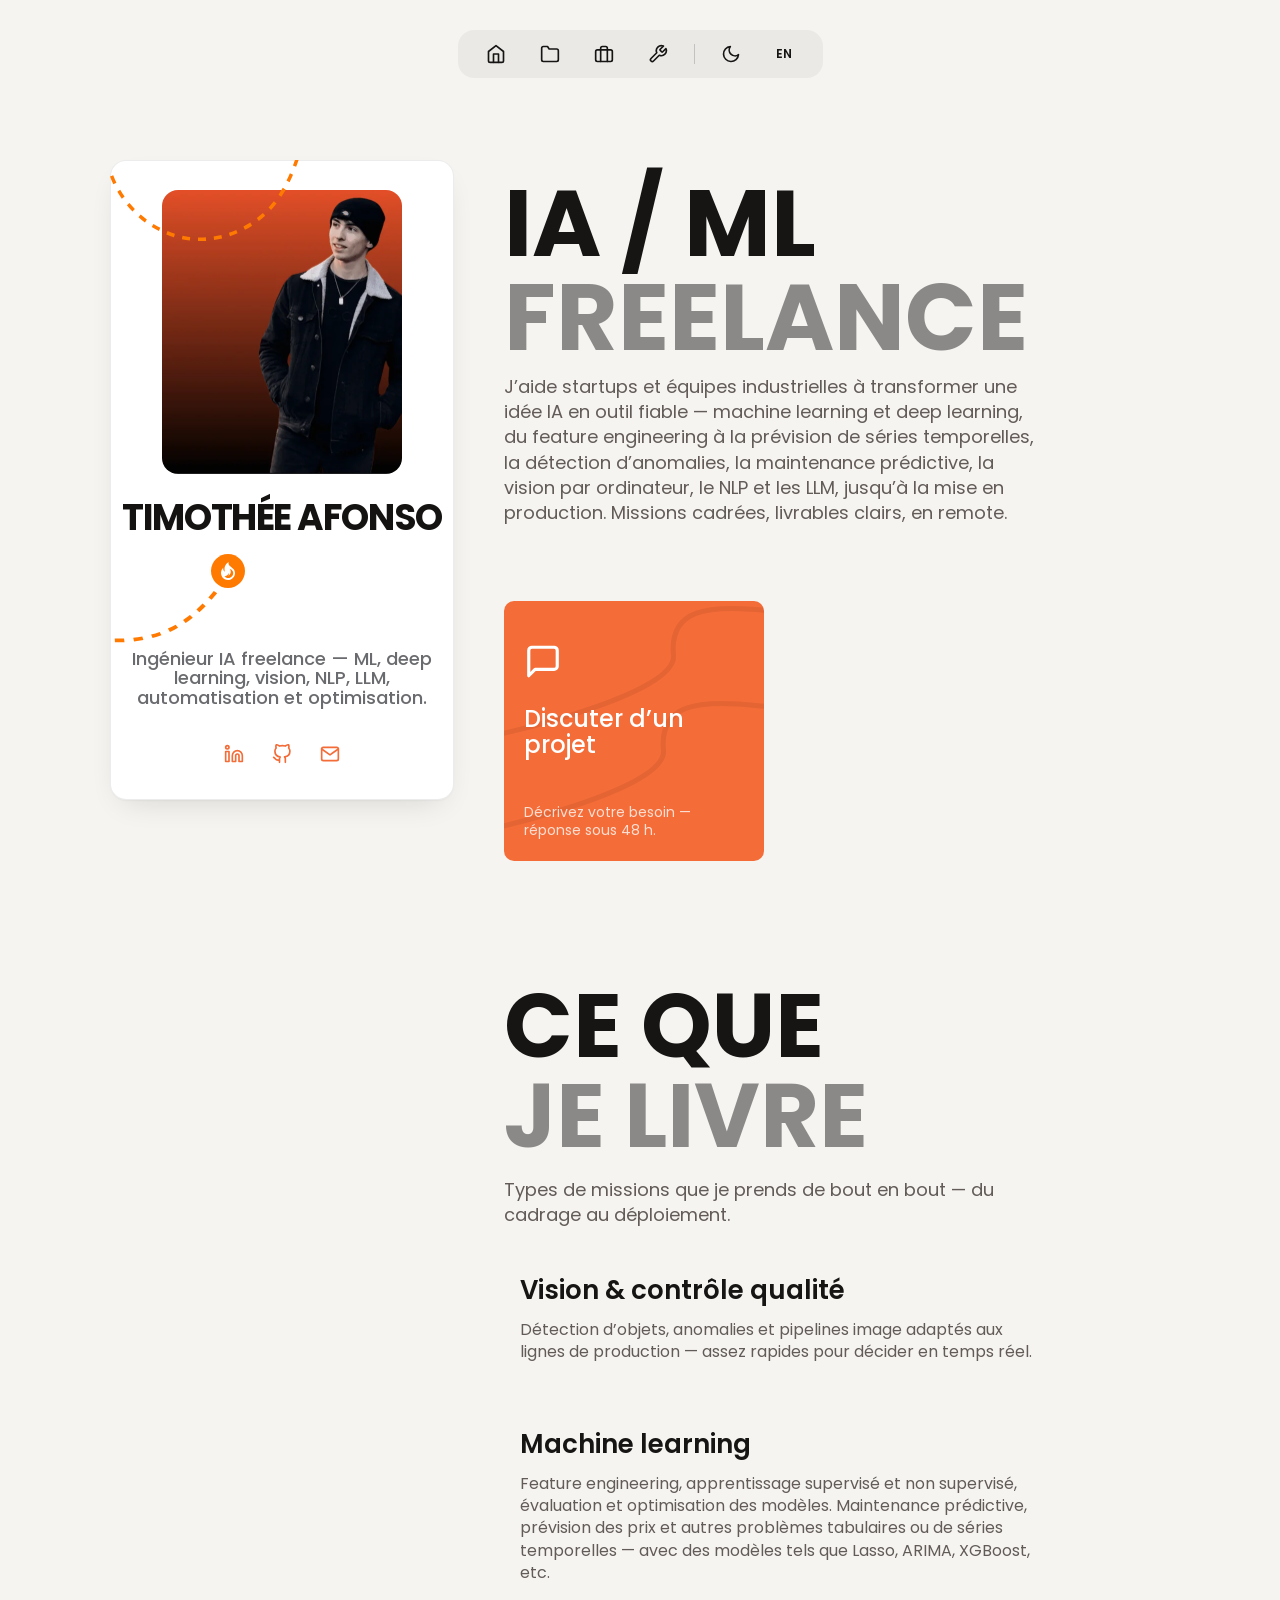
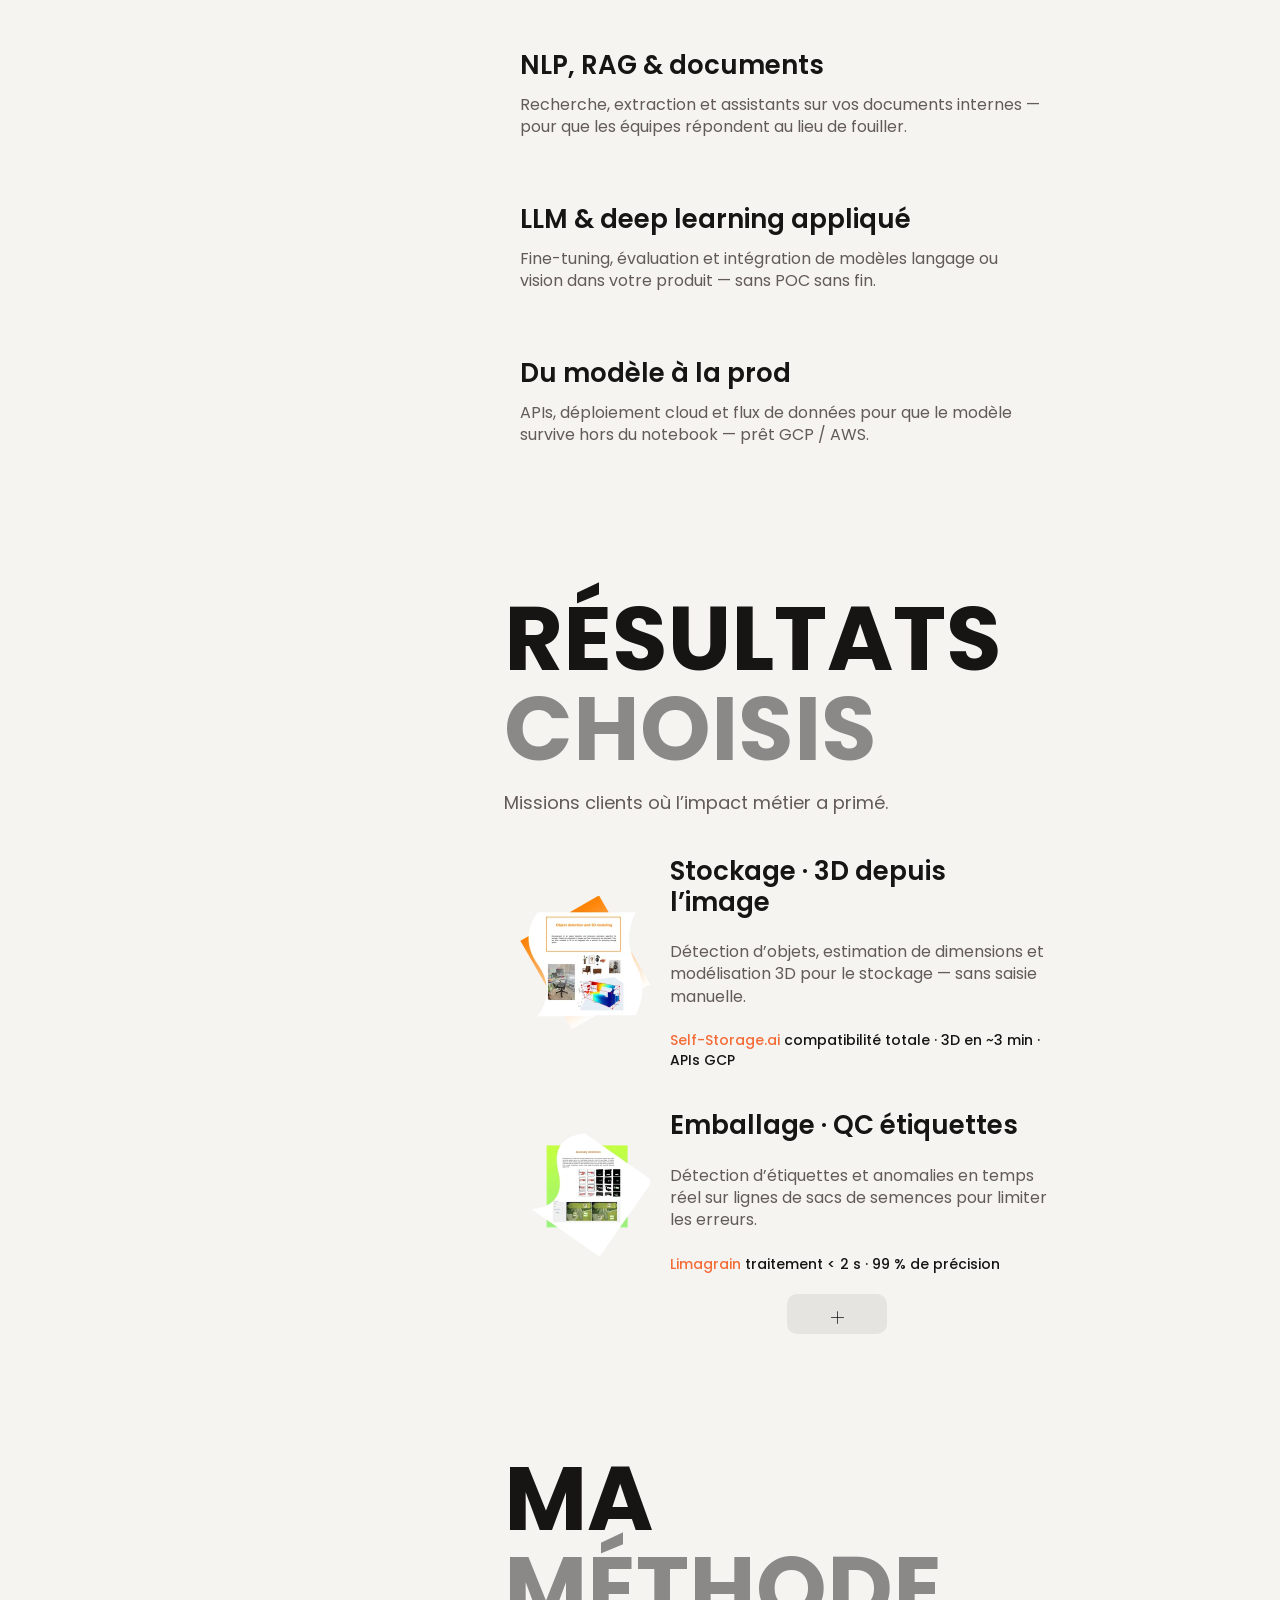
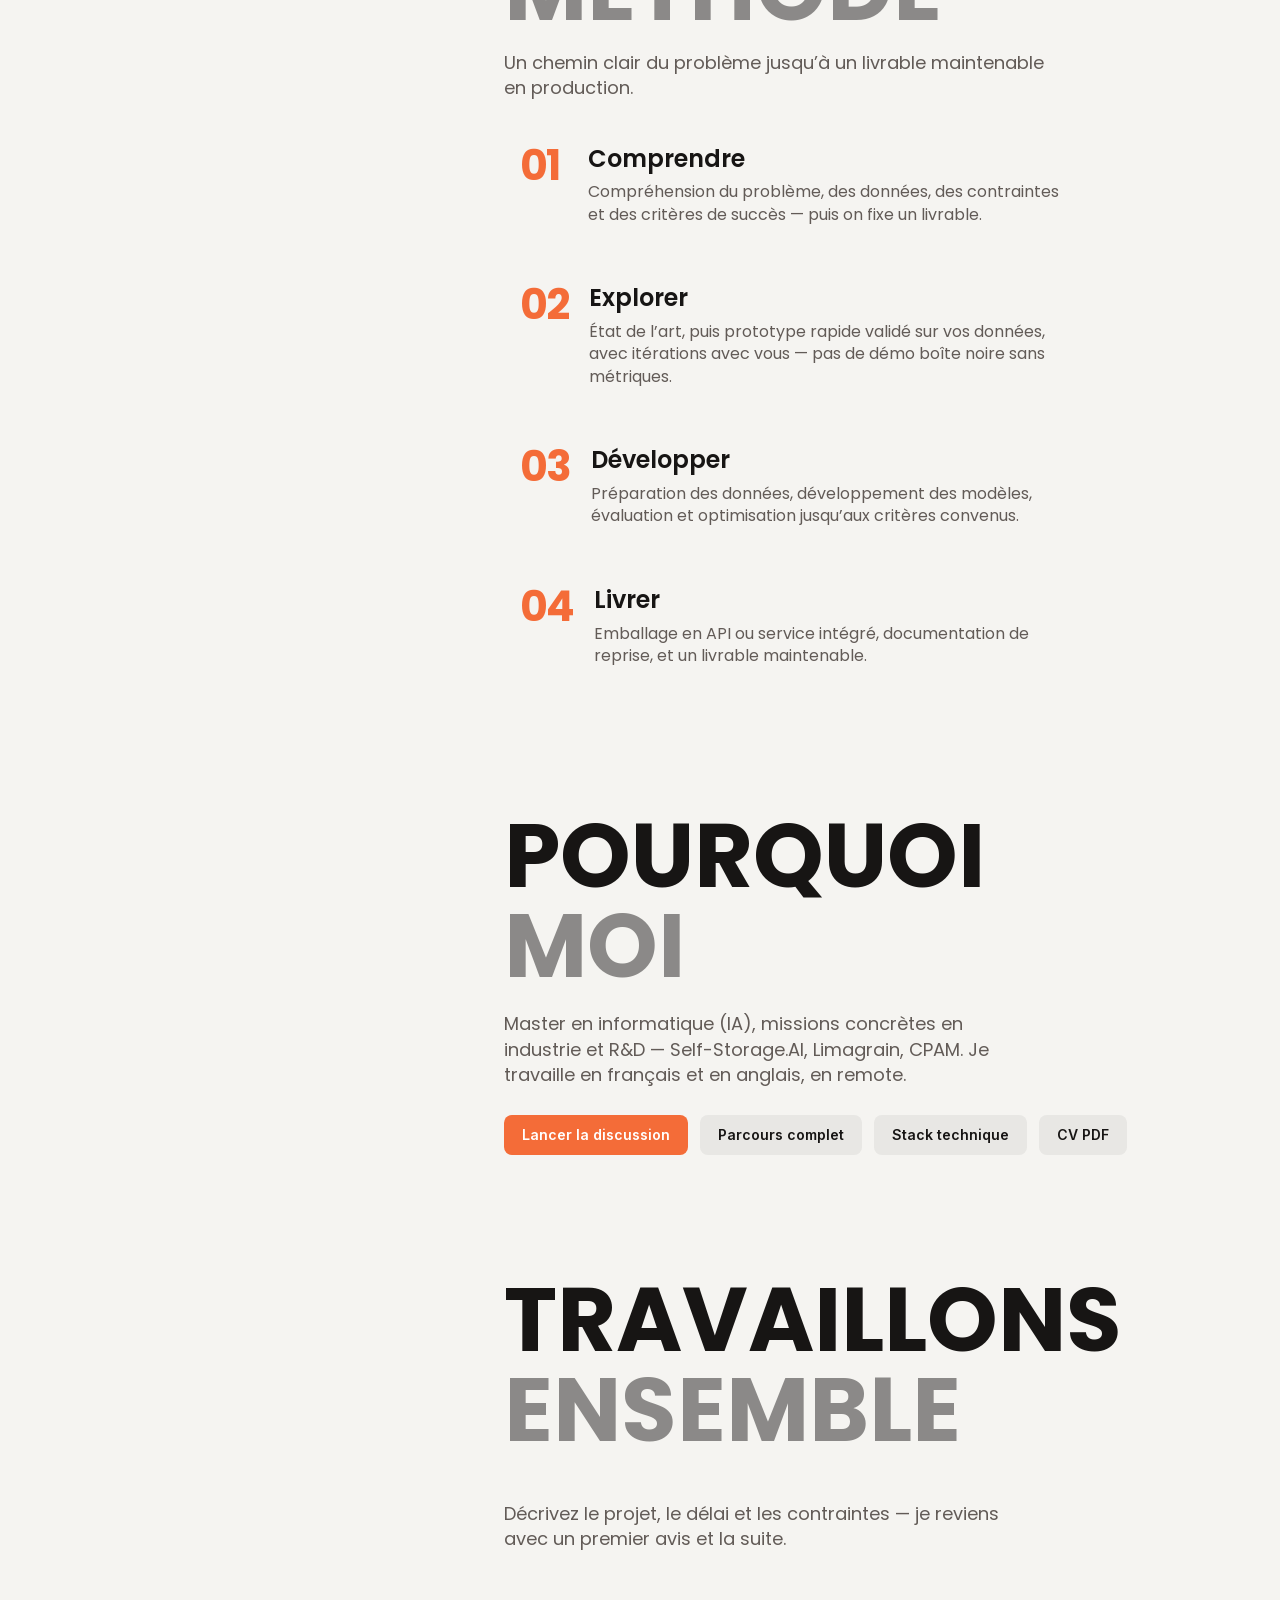
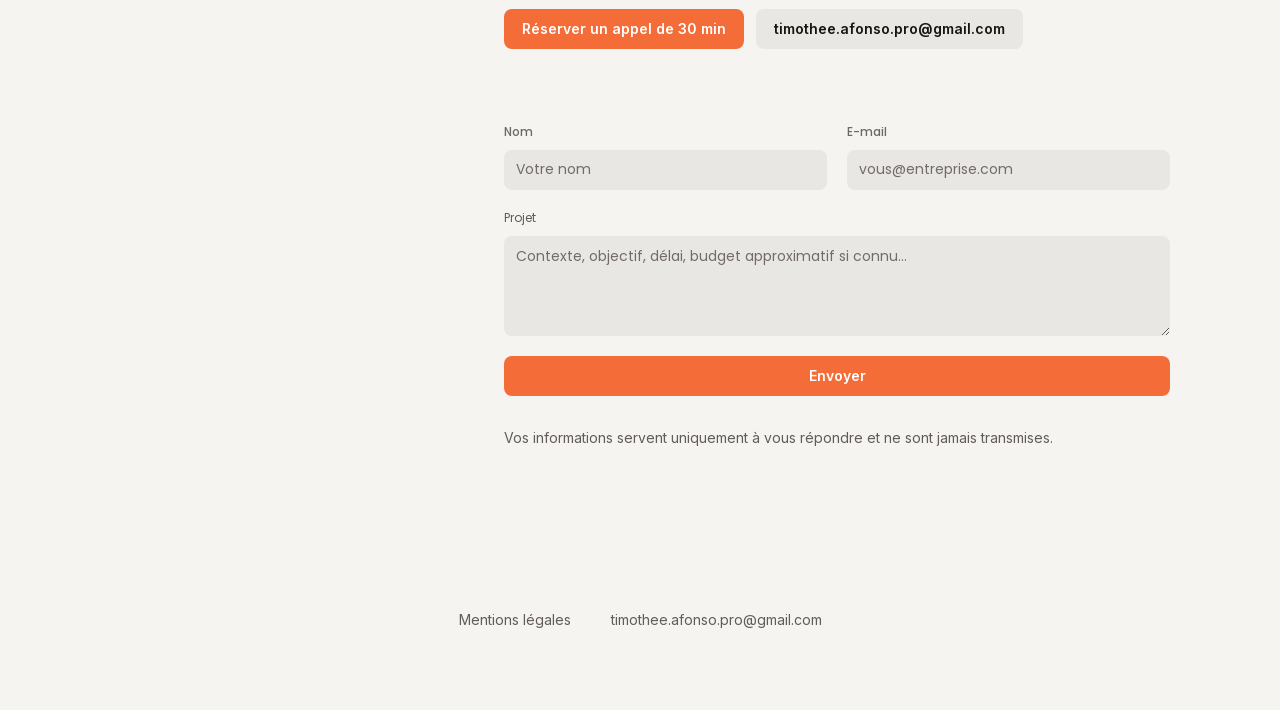
==== commit 494b1157: "A propos : suppression de la derniere mention geographique Co-Authored-By: Claude Opus 5 <noreply@an" ====
--- a/fr/index.html
+++ b/fr/index.html
@@ -224,7 +224,7 @@
 
         <section class="section section--about reveal" id="about">
           <h2 class="title">POURQUOI<br><span>MOI</span></h2>
-          <p class="about__text">Master en informatique (IA), missions concrètes en industrie et R&amp;D — Self-Storage.AI, Limagrain, CPAM. Je travaille en français et en anglais, en remote, avec du présentiel ponctuel en Pays de la Loire.</p>
+          <p class="about__text">Master en informatique (IA), missions concrètes en industrie et R&amp;D — Self-Storage.AI, Limagrain, CPAM. Je travaille en français et en anglais, en remote.</p>
           <div class="about__links">
             <a class="about__link about__link--accent" href="#contact">Lancer la discussion</a>
             <a class="about__link" href="experience.html">Parcours complet</a>
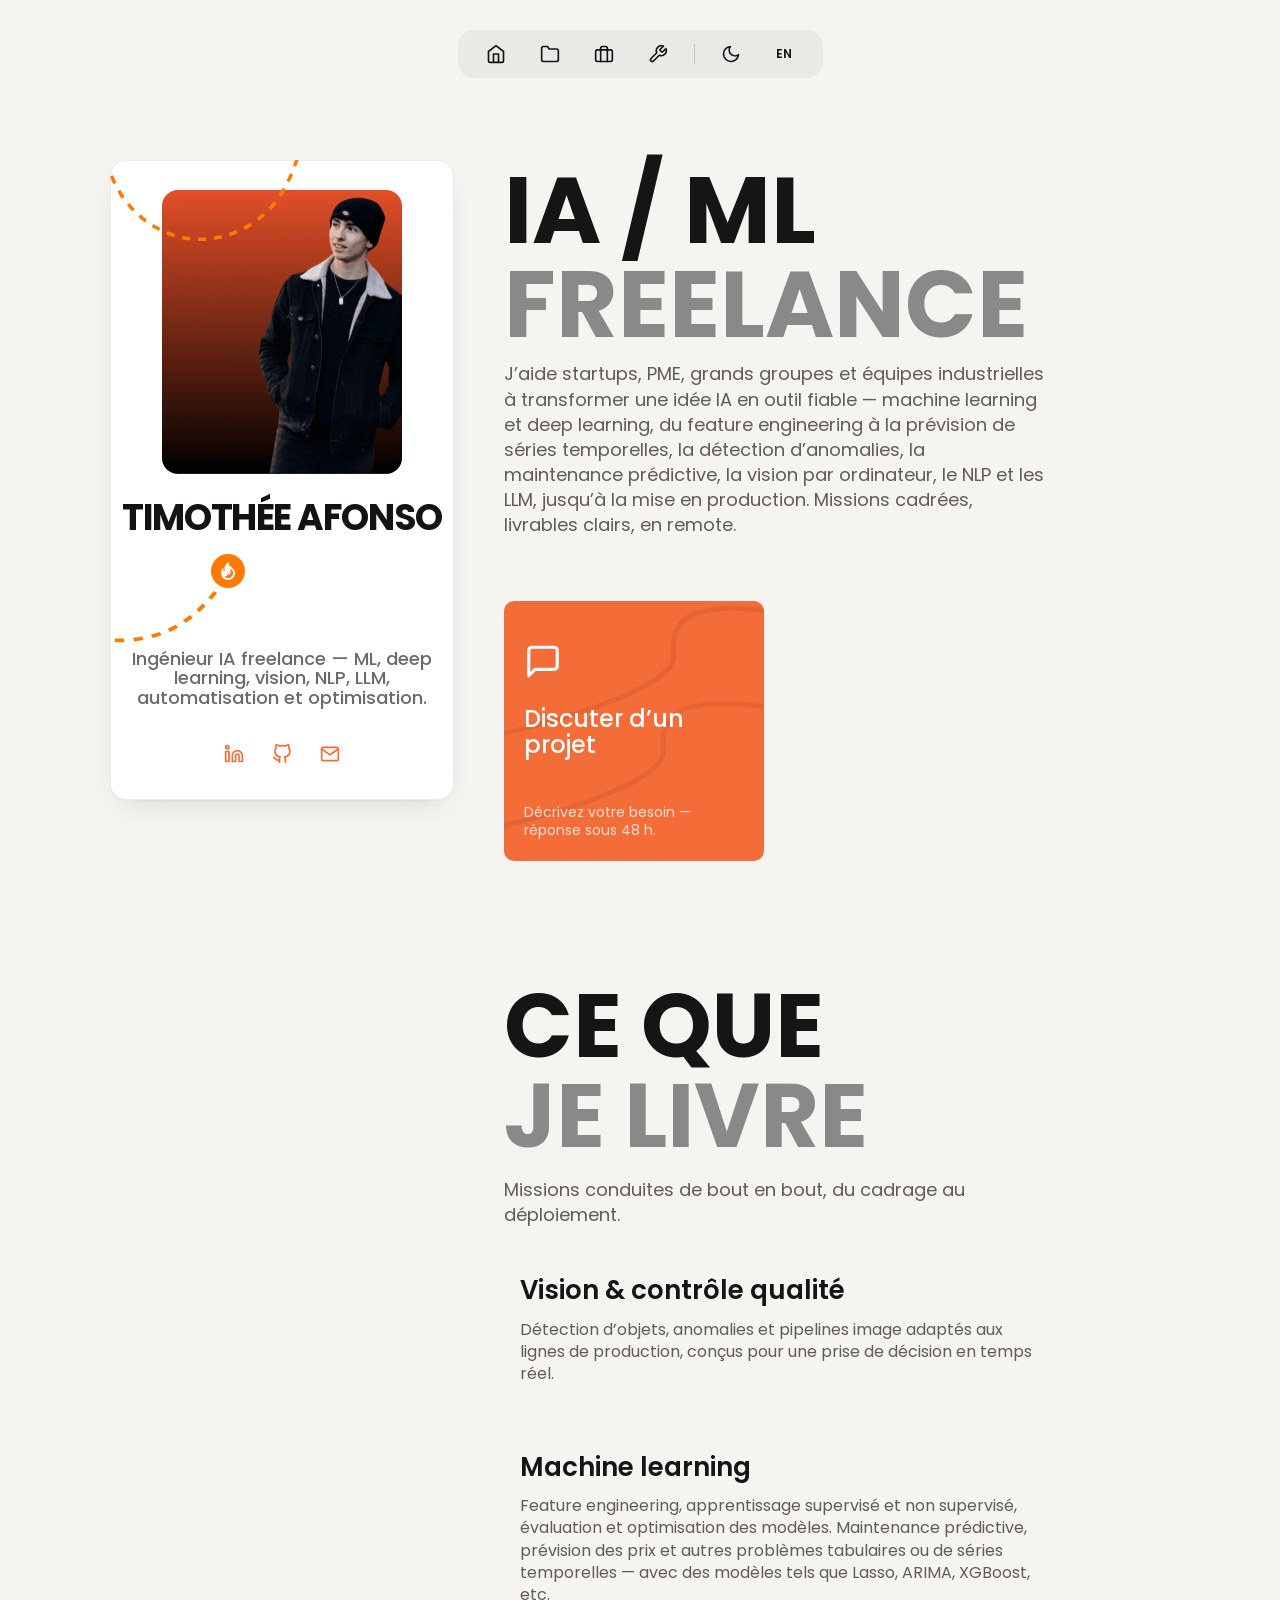
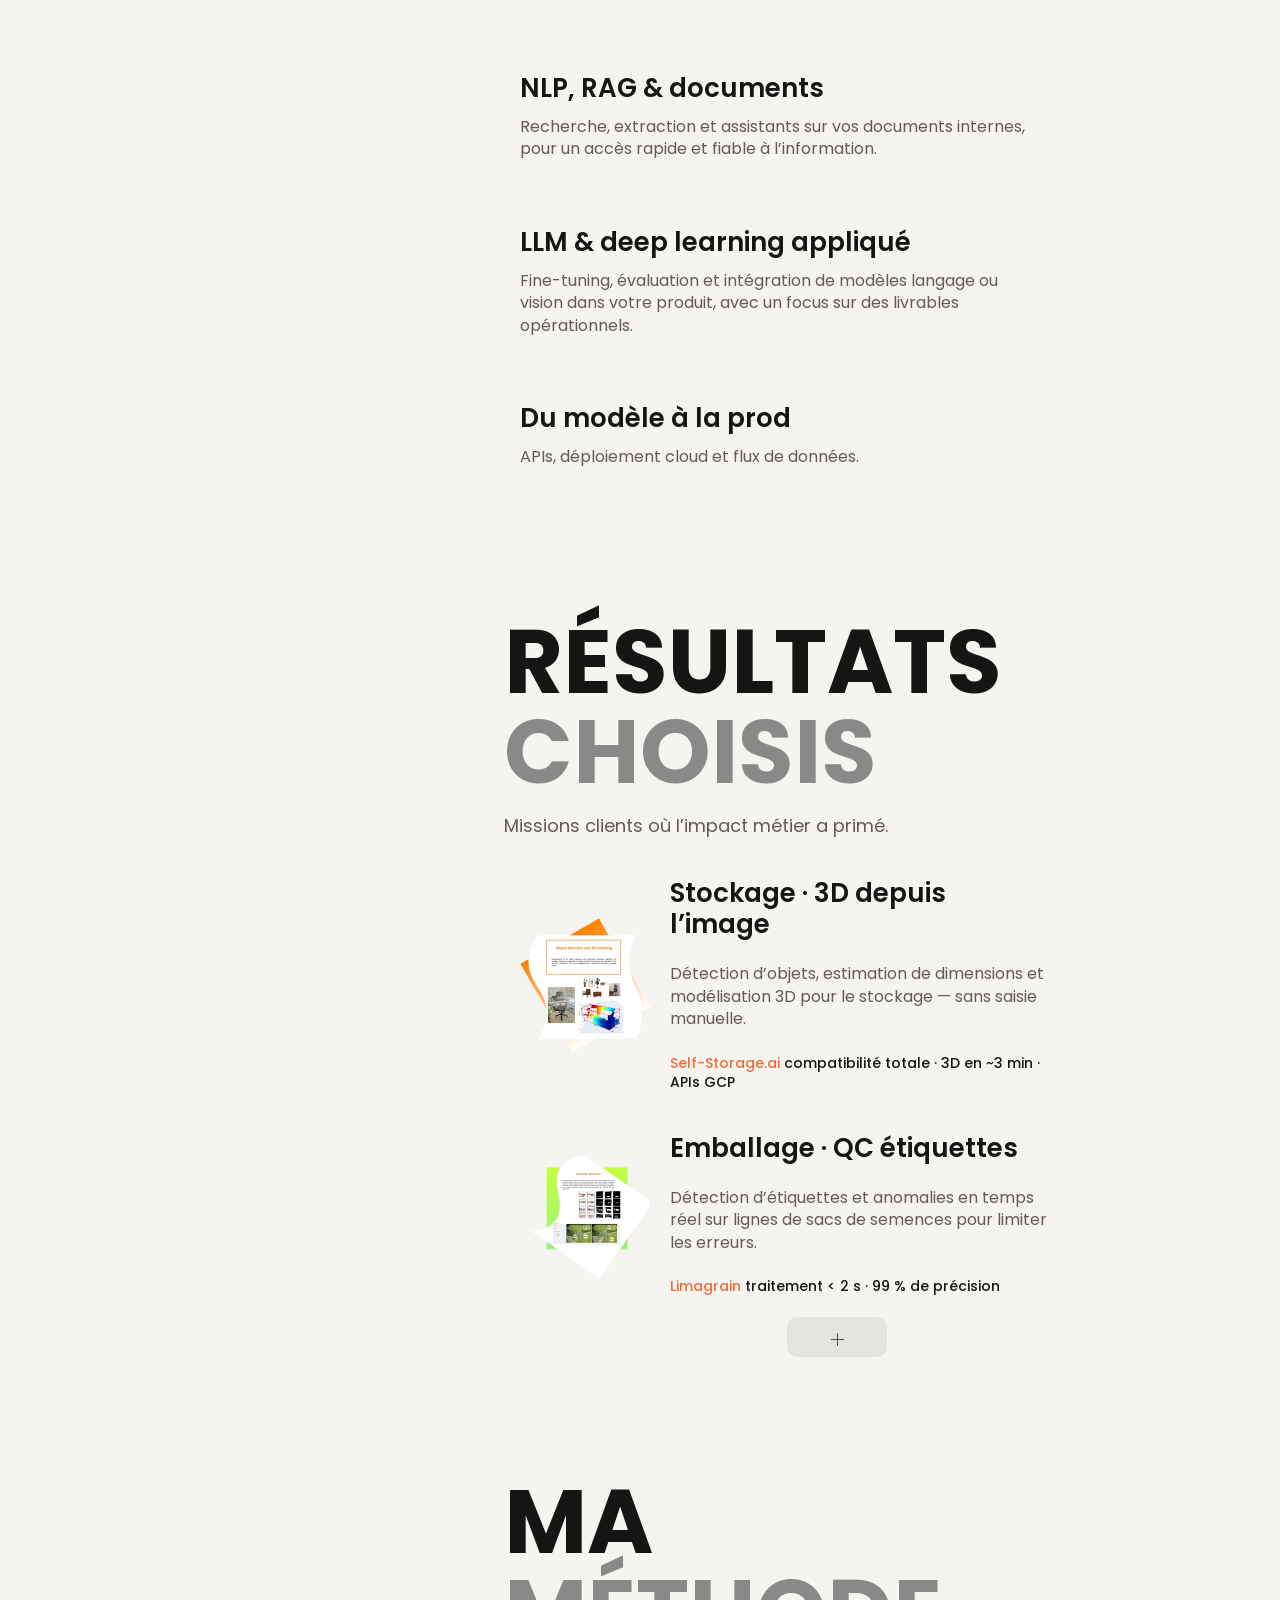
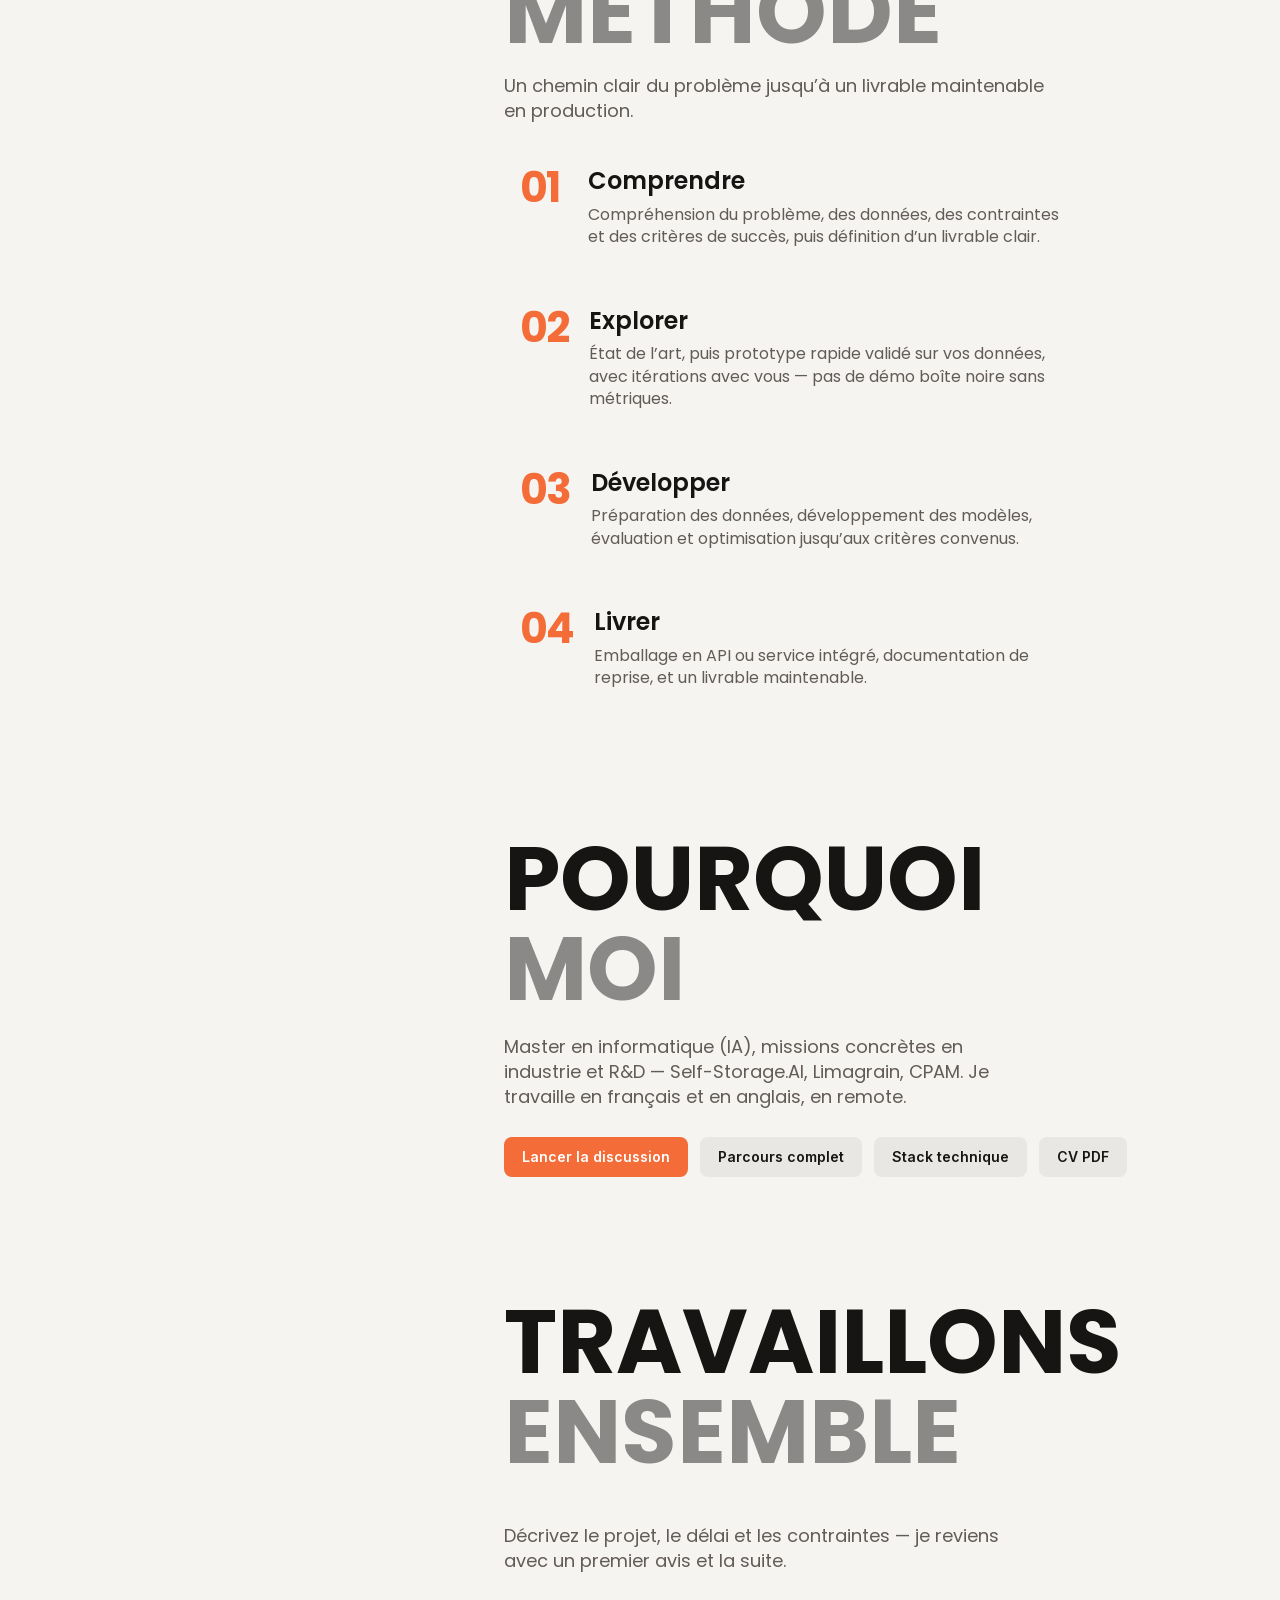
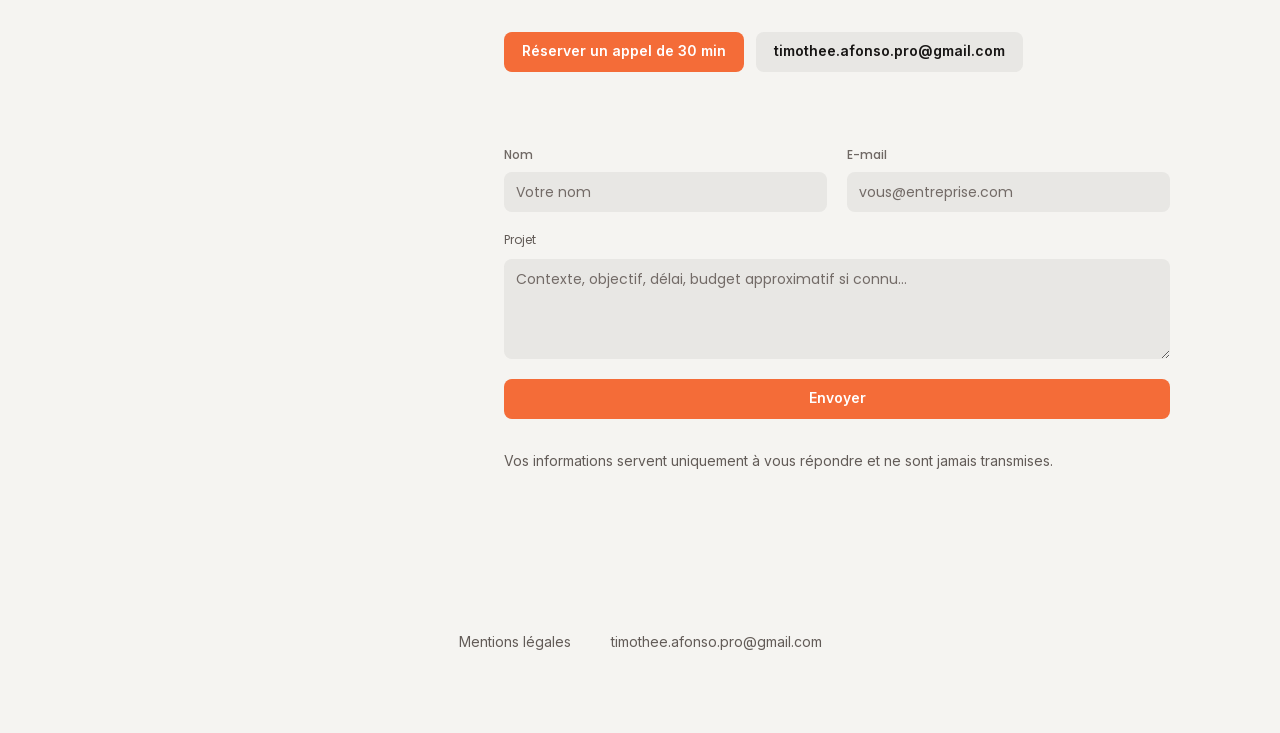
==== commit d24b9b9a: "update content" ====
--- a/fr/index.html
+++ b/fr/index.html
@@ -11,7 +11,7 @@
 <meta property="og:url" content="https://timotheeafonso.com/fr/">
 <meta property="og:title" content="Timothée Afonso — Ingénieur IA freelance">
 <meta property="og:description" content="Ingénieur IA / ML freelance. Machine learning et deep learning — feature engineering, prédiction, vision par ordinateur, NLP et LLM — jusqu’à la mise en production. Missions en remote.">
-<meta property="og:image" content="https://timotheeafonso.com/assets/img/og-image.png">
+<meta property="og:image" content="https://timotheeafonso.com/assets/img/og-image-fr.png">
 <meta property="og:image:width" content="1200">
 <meta property="og:image:height" content="630">
 <meta property="og:image:alt" content="Timothée Afonso — ingénieur IA freelance">
@@ -20,7 +20,7 @@
 <meta name="twitter:card" content="summary_large_image">
 <meta name="twitter:title" content="Timothée Afonso — Ingénieur IA freelance">
 <meta name="twitter:description" content="Ingénieur IA / ML freelance. Machine learning et deep learning — feature engineering, prédiction, vision par ordinateur, NLP et LLM — jusqu’à la mise en production. Missions en remote.">
-<meta name="twitter:image" content="https://timotheeafonso.com/assets/img/og-image.png">
+<meta name="twitter:image" content="https://timotheeafonso.com/assets/img/og-image-fr.png">
 <link rel="icon" href="../assets/img/favicon.png" sizes="48x48">
 <link rel="apple-touch-icon" href="../assets/img/apple-touch-icon.png">
 <link rel="alternate" hreflang="en" href="https://timotheeafonso.com/">
@@ -116,7 +116,7 @@
         <section class="hero">
           <div class="hero__info">
             <h1 class="title title--hero title--wrap">IA / ML <span>FREELANCE</span></h1>
-            <p class="hero__lead">J’aide startups et équipes industrielles à transformer une idée IA en outil fiable — machine learning et deep learning, du feature engineering à la prévision de séries temporelles, la détection d’anomalies, la maintenance prédictive, la vision par ordinateur, le NLP et les LLM, jusqu’à la mise en production. Missions cadrées, livrables clairs, en remote.</p>
+            <p class="hero__lead">J’aide startups, PME, grands groupes et équipes industrielles à transformer une idée IA en outil fiable — machine learning et deep learning, du feature engineering à la prévision de séries temporelles, la détection d’anomalies, la maintenance prédictive, la vision par ordinateur, le NLP et les LLM, jusqu’à la mise en production. Missions cadrées, livrables clairs, en remote.</p>
           </div>
           <div class="hero__cards">
             <div class="pcard pcard--resume pcard--cta">
@@ -134,11 +134,11 @@
 
         <section class="section section--services reveal" id="services">
           <h2 class="title">CE QUE<br><span>JE LIVRE</span></h2>
-          <p class="section__lead">Types de missions que je prends de bout en bout — du cadrage au déploiement.</p>
+          <p class="section__lead">Missions conduites de bout en bout, du cadrage au déploiement.</p>
           <div class="services">
             <article class="service">
               <h3 class="service__name">Vision &amp; contrôle qualité</h3>
-              <p class="service__desc">Détection d’objets, anomalies et pipelines image adaptés aux lignes de production — assez rapides pour décider en temps réel.</p>
+              <p class="service__desc">Détection d’objets, anomalies et pipelines image adaptés aux lignes de production, conçus pour une prise de décision en temps réel.</p>
             </article>
             <article class="service">
               <h3 class="service__name">Machine learning</h3>
@@ -146,15 +146,15 @@
             </article>
             <article class="service">
               <h3 class="service__name">NLP, RAG &amp; documents</h3>
-              <p class="service__desc">Recherche, extraction et assistants sur vos documents internes — pour que les équipes répondent au lieu de fouiller.</p>
+              <p class="service__desc">Recherche, extraction et assistants sur vos documents internes, pour un accès rapide et fiable à l’information.</p>
             </article>
             <article class="service">
               <h3 class="service__name">LLM &amp; deep learning appliqué</h3>
-              <p class="service__desc">Fine-tuning, évaluation et intégration de modèles langage ou vision dans votre produit — sans POC sans fin.</p>
+              <p class="service__desc">Fine-tuning, évaluation et intégration de modèles langage ou vision dans votre produit, avec un focus sur des livrables opérationnels.</p>
             </article>
             <article class="service">
               <h3 class="service__name">Du modèle à la prod</h3>
-              <p class="service__desc">APIs, déploiement cloud et flux de données pour que le modèle survive hors du notebook — prêt GCP / AWS.</p>
+              <p class="service__desc">APIs, déploiement cloud et flux de données.</p>
             </article>
           </div>
         </section>
@@ -195,7 +195,7 @@
               <span class="method__num" aria-hidden="true">01</span>
               <div class="method__body">
                 <h3 class="method__title">Comprendre</h3>
-                <p class="method__text">Compréhension du problème, des données, des contraintes et des critères de succès — puis on fixe un livrable.</p>
+                <p class="method__text">Compréhension du problème, des données, des contraintes et des critères de succès, puis définition d’un livrable clair.</p>
               </div>
             </div>
             <div class="method__step">
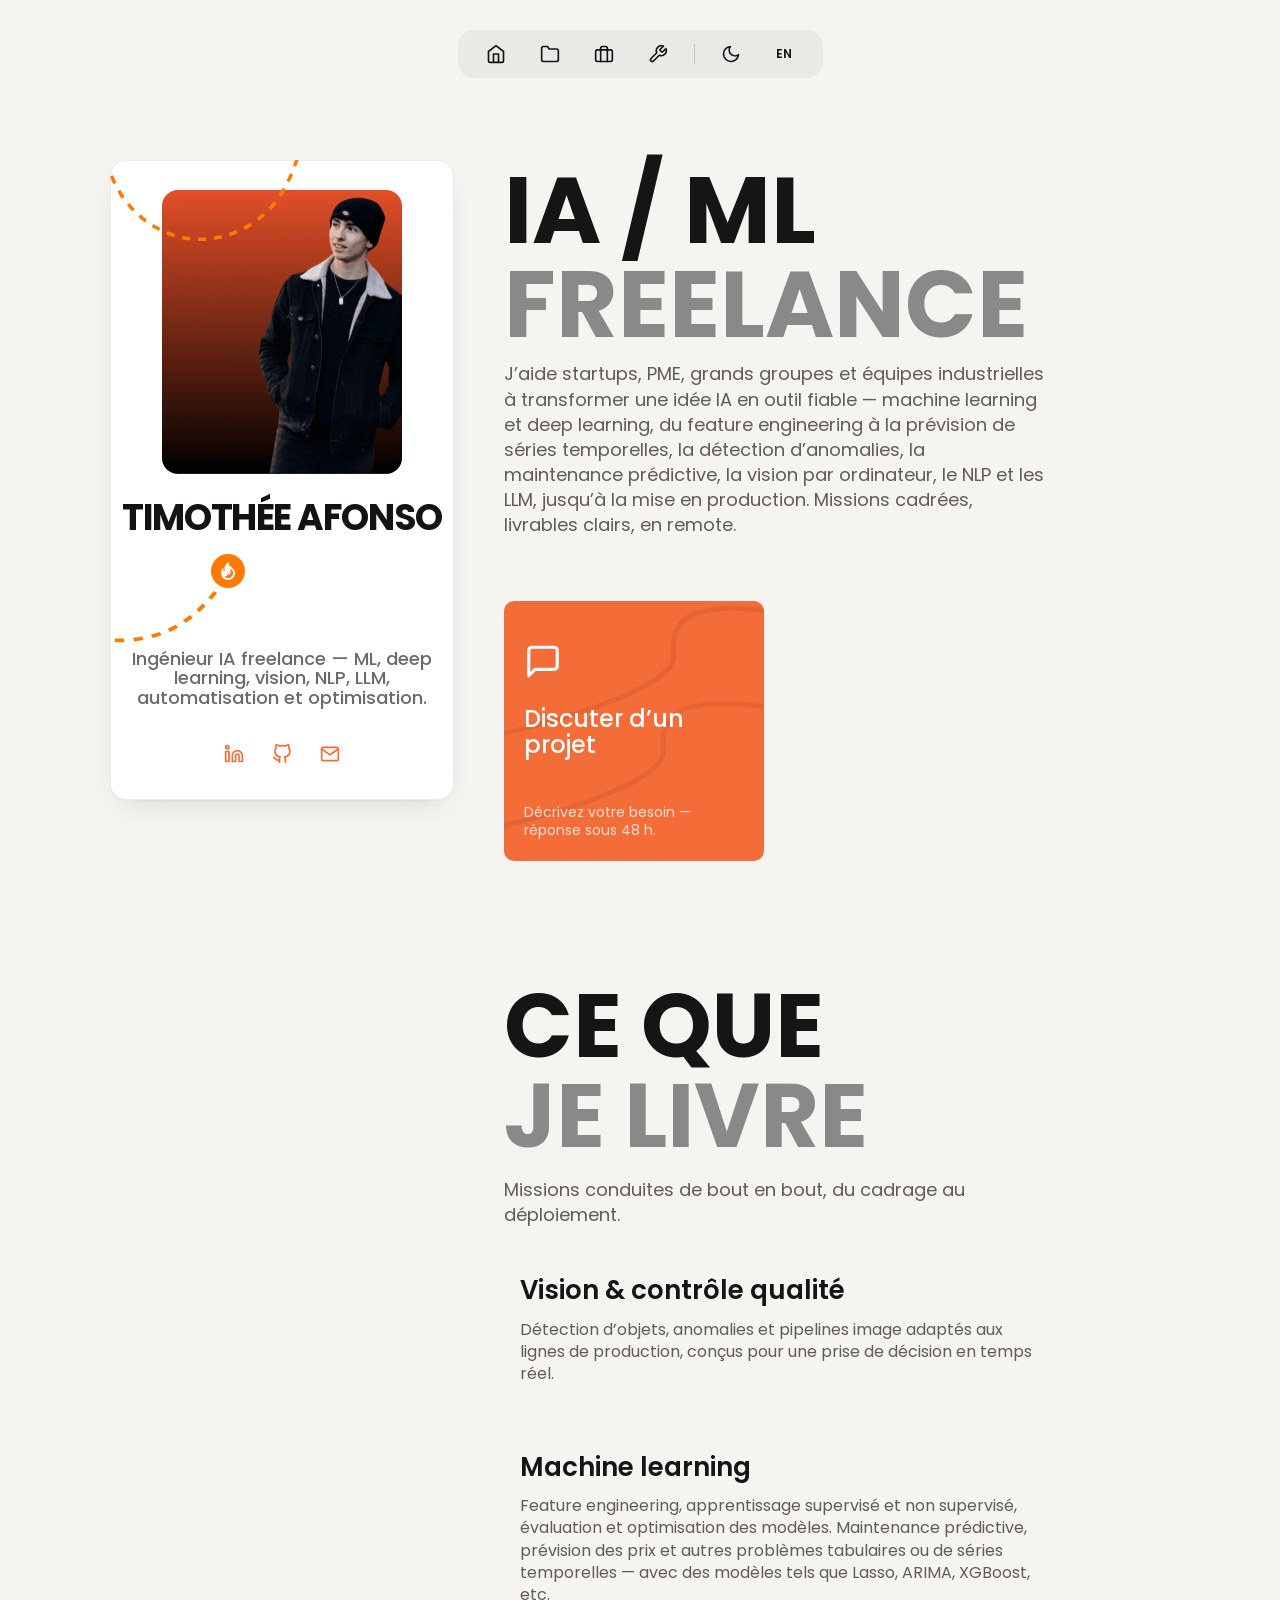
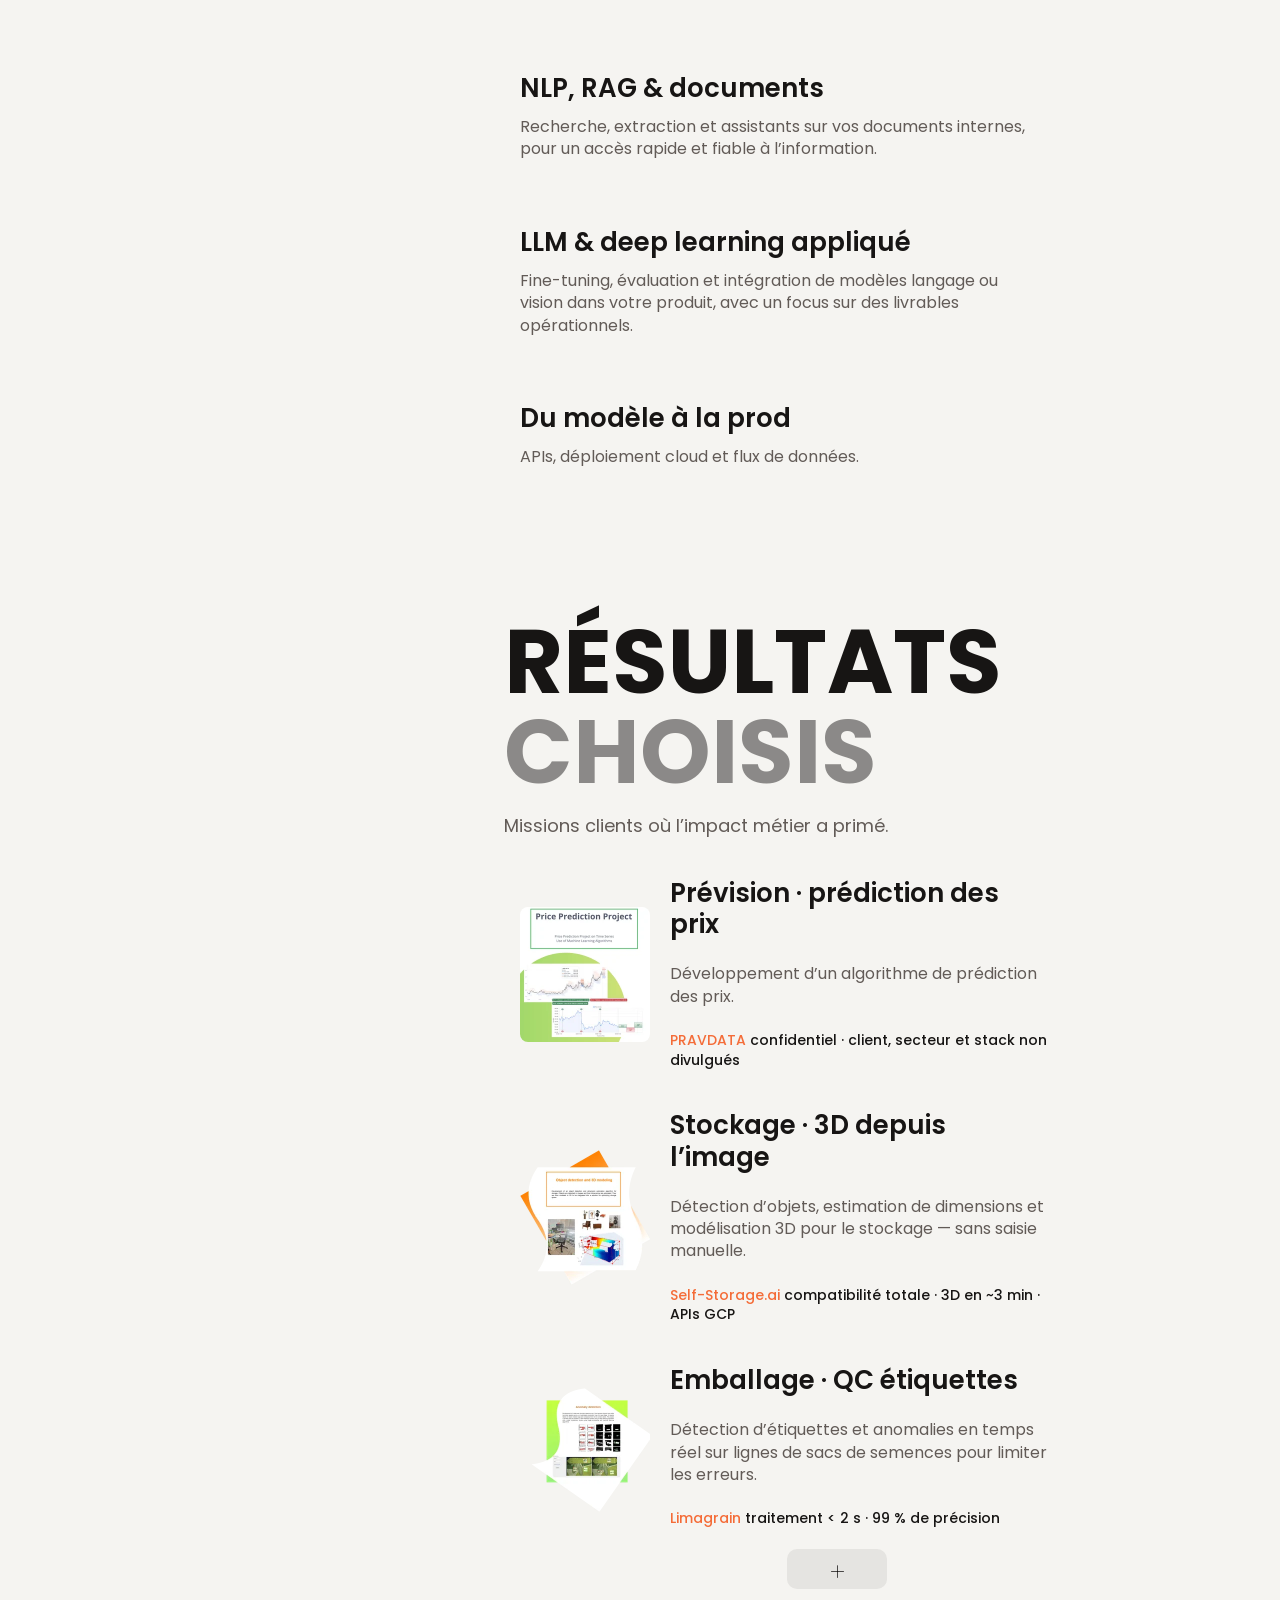
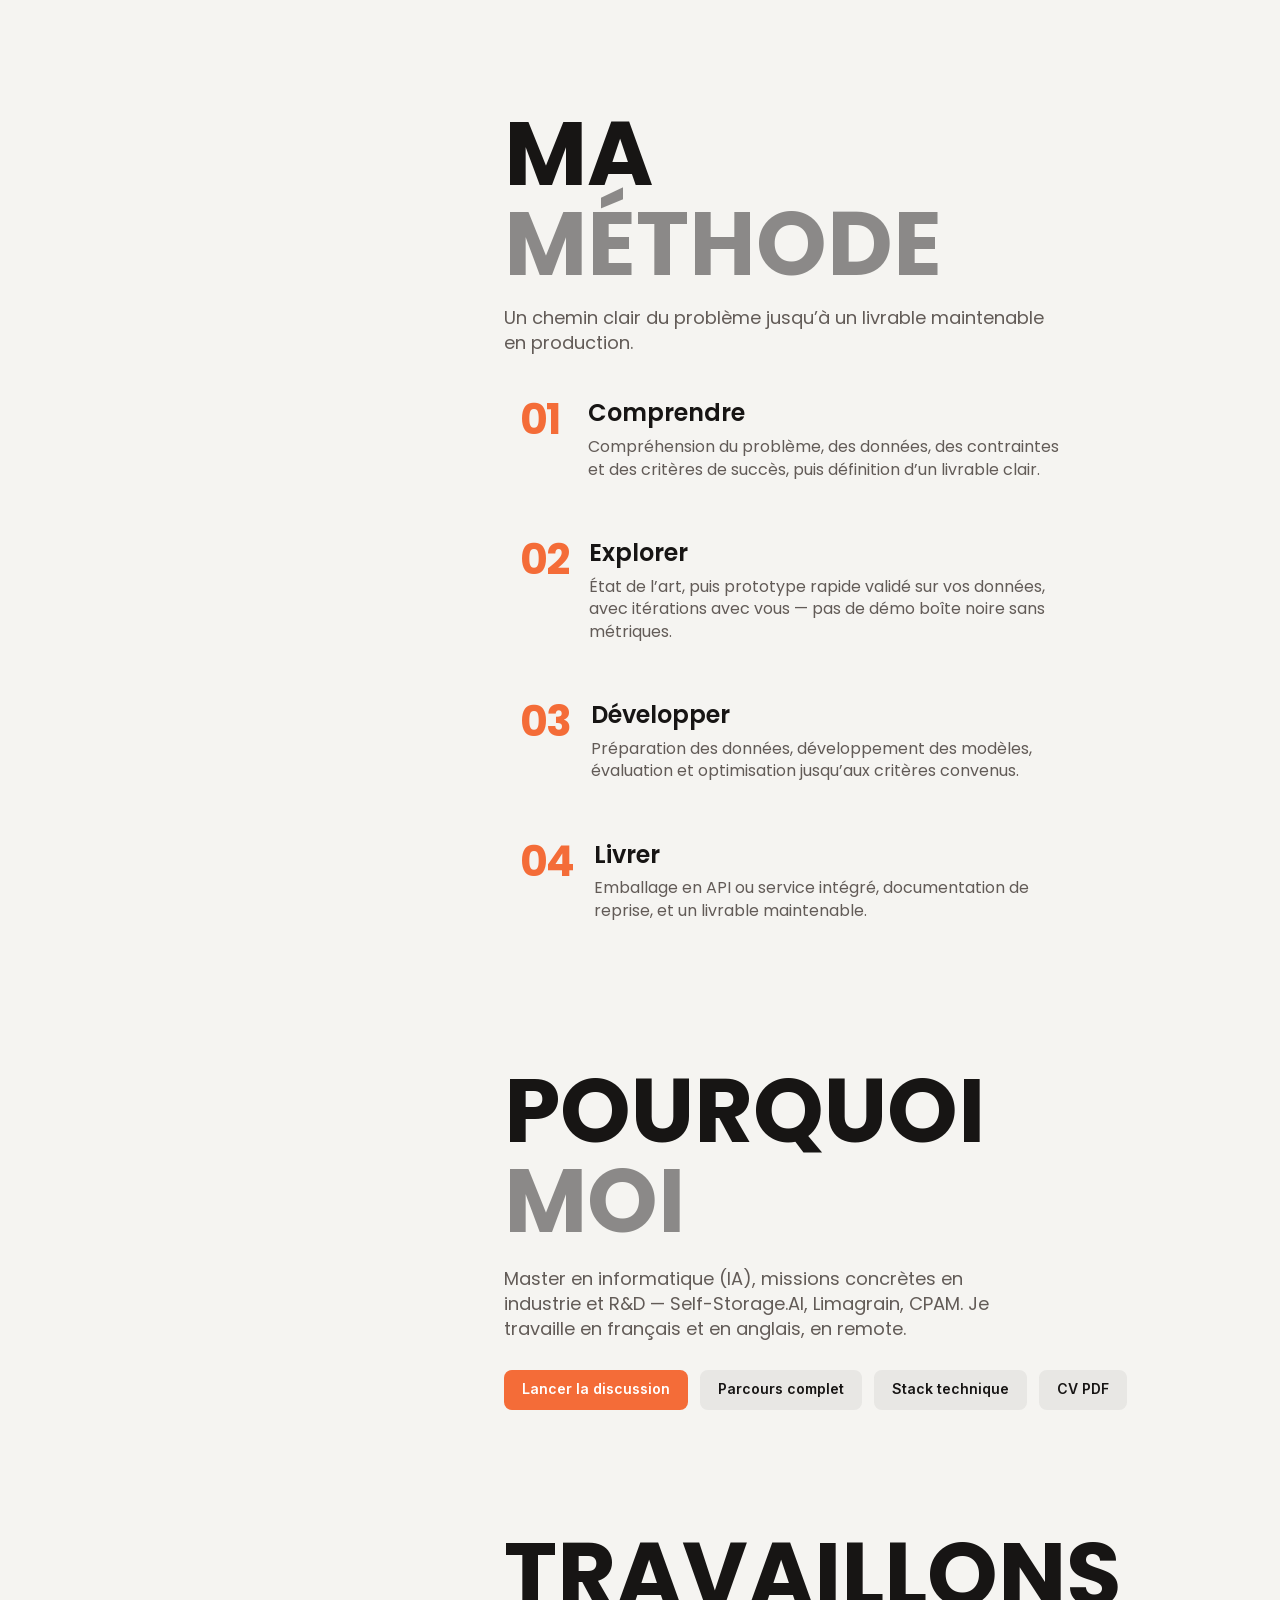
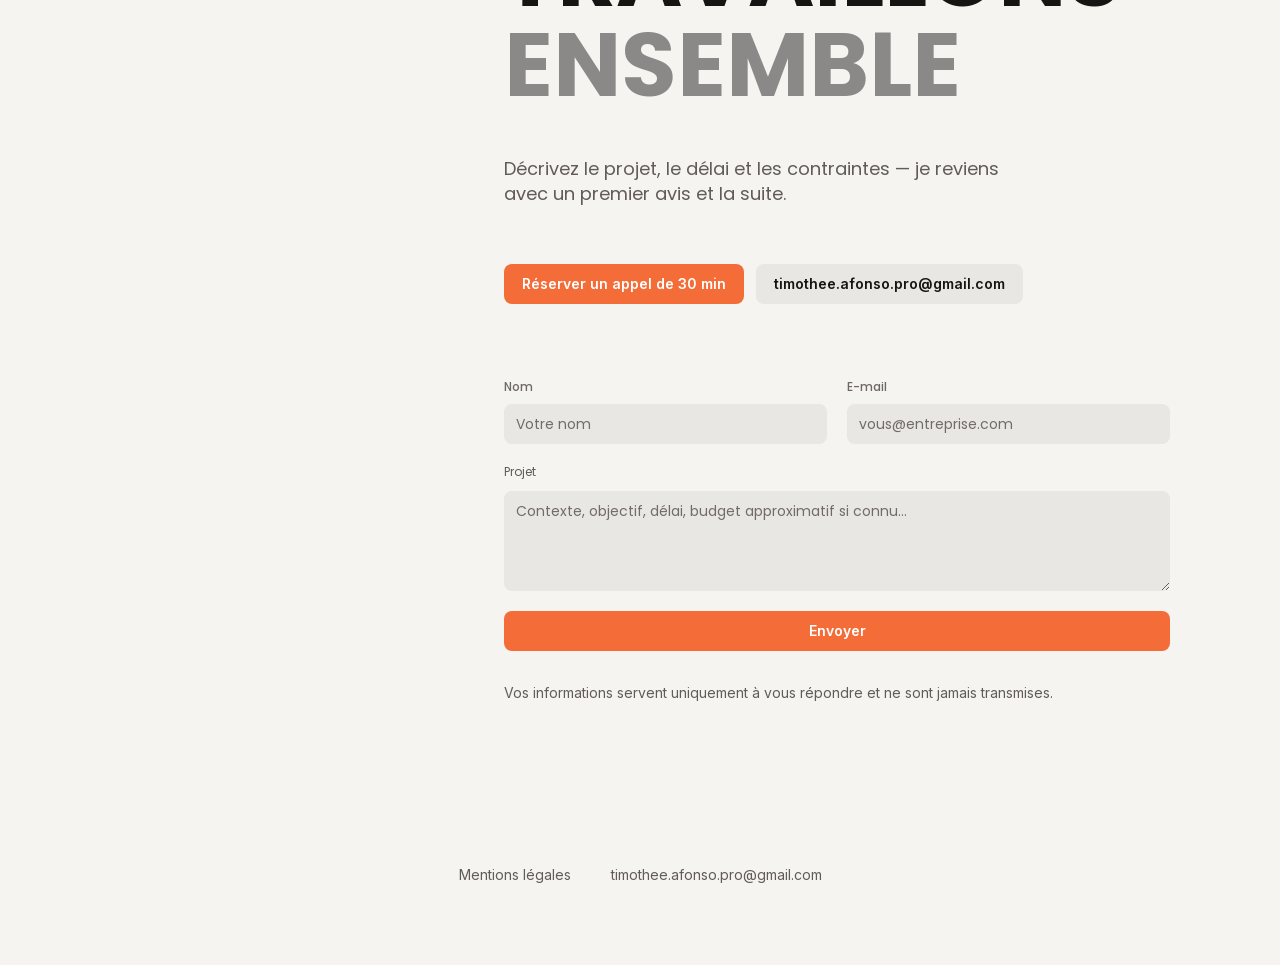
==== commit d391af28: "Prediction des prix en page d'accueil, pastille de navigation redessinee - la mission PRAVDATA rejoi" ====
--- a/fr/index.html
+++ b/fr/index.html
@@ -165,6 +165,16 @@
           <div class="list">
             <div class="project">
               <div class="project__inner">
+                <div class="project__thumb"><img src="../assets/img/projects/pravdata-pricing.webp" alt="Prédiction des prix" width="130" height="135" loading="lazy"></div>
+                <div class="project__details">
+                  <h3 class="project__name">Prévision · prédiction des prix</h3>
+                  <p class="project__desc">Développement d’un algorithme de prédiction des prix.</p>
+                  <p class="project__result"><span>PRAVDATA</span> confidentiel · client, secteur et stack non divulgués</p>
+                </div>
+              </div>
+            </div>
+            <div class="project">
+              <div class="project__inner">
                 <div class="project__thumb"><img src="../assets/img/projects/object-detection.webp" alt="Détection d’objets et modélisation 3D" width="130" height="135" loading="lazy"></div>
                 <div class="project__details">
                   <h3 class="project__name">Stockage · 3D depuis l’image</h3>
--- a/assets/css/style.css
+++ b/assets/css/style.css
@@ -678,3 +678,57 @@
 .legal__text{font-family:var(--inter);font-size:16px;line-height:24px;color:var(--muted);}
 .legal__text a{color:var(--orange);}
 .legal__todo{background:var(--orange);color:var(--on-accent);padding:1px 7px;border-radius:5px;font-weight:600;}
+
+/* --------------------------------------------------------------------------
+   Frise chronologique de la page expériences
+   La barre se remplit au scroll ; chaque jalon s'allume quand on l'atteint.
+   -------------------------------------------------------------------------- */
+.list--timeline{position:relative;padding-left:38px;}
+.list--timeline::before{
+  content:"";position:absolute;left:7px;top:38px;bottom:38px;
+  width:2px;border-radius:2px;background:var(--surface-2);
+}
+.timeline__fill{
+  position:absolute;left:7px;top:38px;width:2px;height:0;border-radius:2px;
+  background:linear-gradient(180deg,var(--orange),var(--lime));
+  transition:height .12s linear;
+}
+.list--timeline .entry--experience::before{
+  content:"";position:absolute;left:-36px;top:32px;
+  width:12px;height:12px;border-radius:50%;
+  background:var(--bg);box-shadow:0 0 0 2px var(--surface-2);
+  transition:background .3s ease,box-shadow .3s ease,transform .3s ease;
+}
+.list--timeline .entry--experience.is-reached::before{
+  background:var(--orange);
+  box-shadow:0 0 0 2px var(--orange),0 0 0 7px rgba(244,108,56,.16);
+  transform:scale(1.06);
+}
+
+/* --------------------------------------------------------------------------
+   Pastille glissante de la navigation (posée par JS : sans JS, le survol
+   d'origine reste actif)
+   -------------------------------------------------------------------------- */
+.nav{position:relative;}
+.nav__glow{
+  position:absolute;top:50%;left:0;width:36px;height:36px;margin-top:-18px;
+  border-radius:50%;background:var(--orange);
+  box-shadow:0 0 0 2px var(--lime), 0 6px 18px rgba(244,108,56,.45);
+  opacity:0;transform:translateX(0) scale(.5);
+  transition:transform .42s cubic-bezier(.34,1.4,.5,1),
+             width .42s cubic-bezier(.34,1.4,.5,1),
+             opacity .22s ease;
+  pointer-events:none;
+}
+.nav--glow.is-hover .nav__glow{opacity:1;}
+/* l'icone survolee passe en encre sombre pour ressortir sur l'orange */
+.nav--glow a,.nav--glow .nav__theme{position:relative;z-index:1;transition:color .22s ease;}
+.nav--glow a:hover,.nav--glow .nav__theme:hover{background:transparent;color:var(--ink);}
+.nav svg{transition:transform .3s cubic-bezier(.34,1.4,.5,1);}
+.nav a:hover svg,.nav__theme:hover svg{transform:translateY(-2px) scale(1.14);}
+
+@media (max-width:809px){
+  .list--timeline{padding-left:30px;}
+  .list--timeline::before,.timeline__fill{left:5px;}
+  .list--timeline .entry--experience::before{left:-30px;}
+}
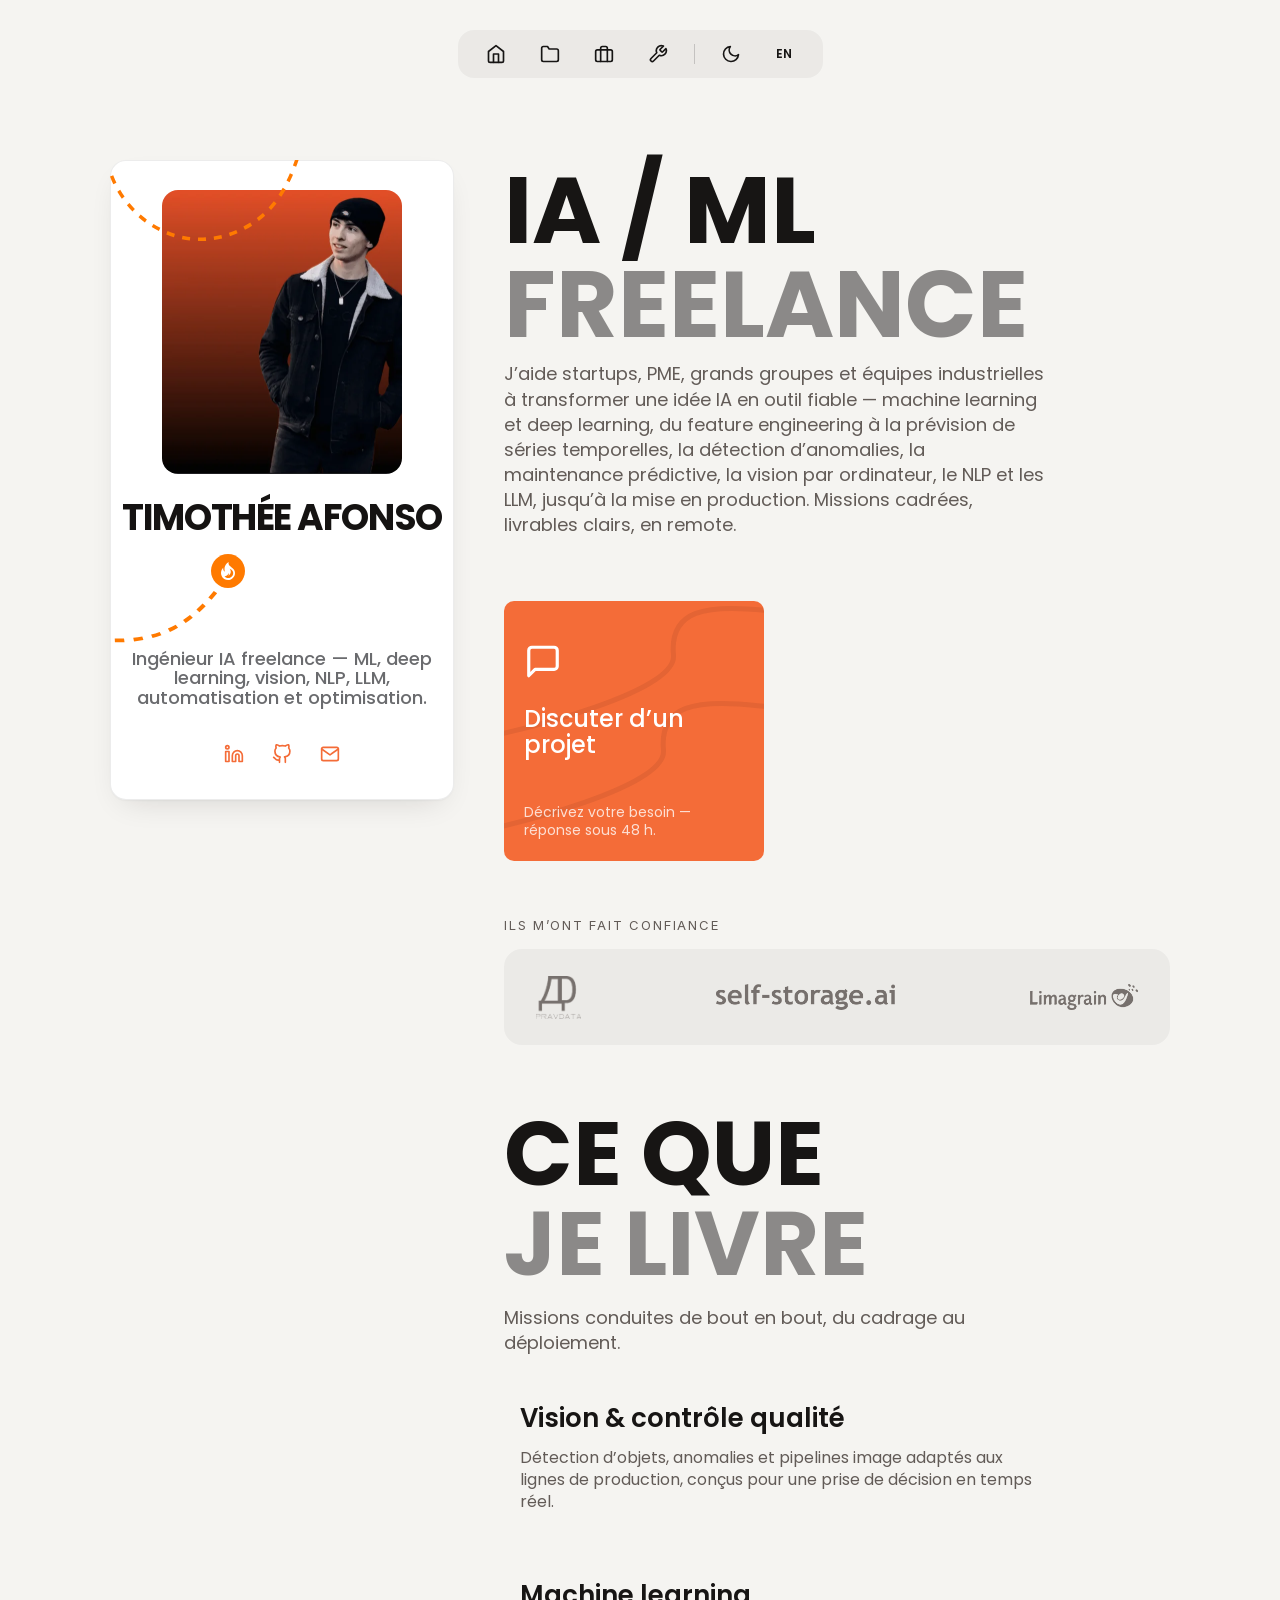
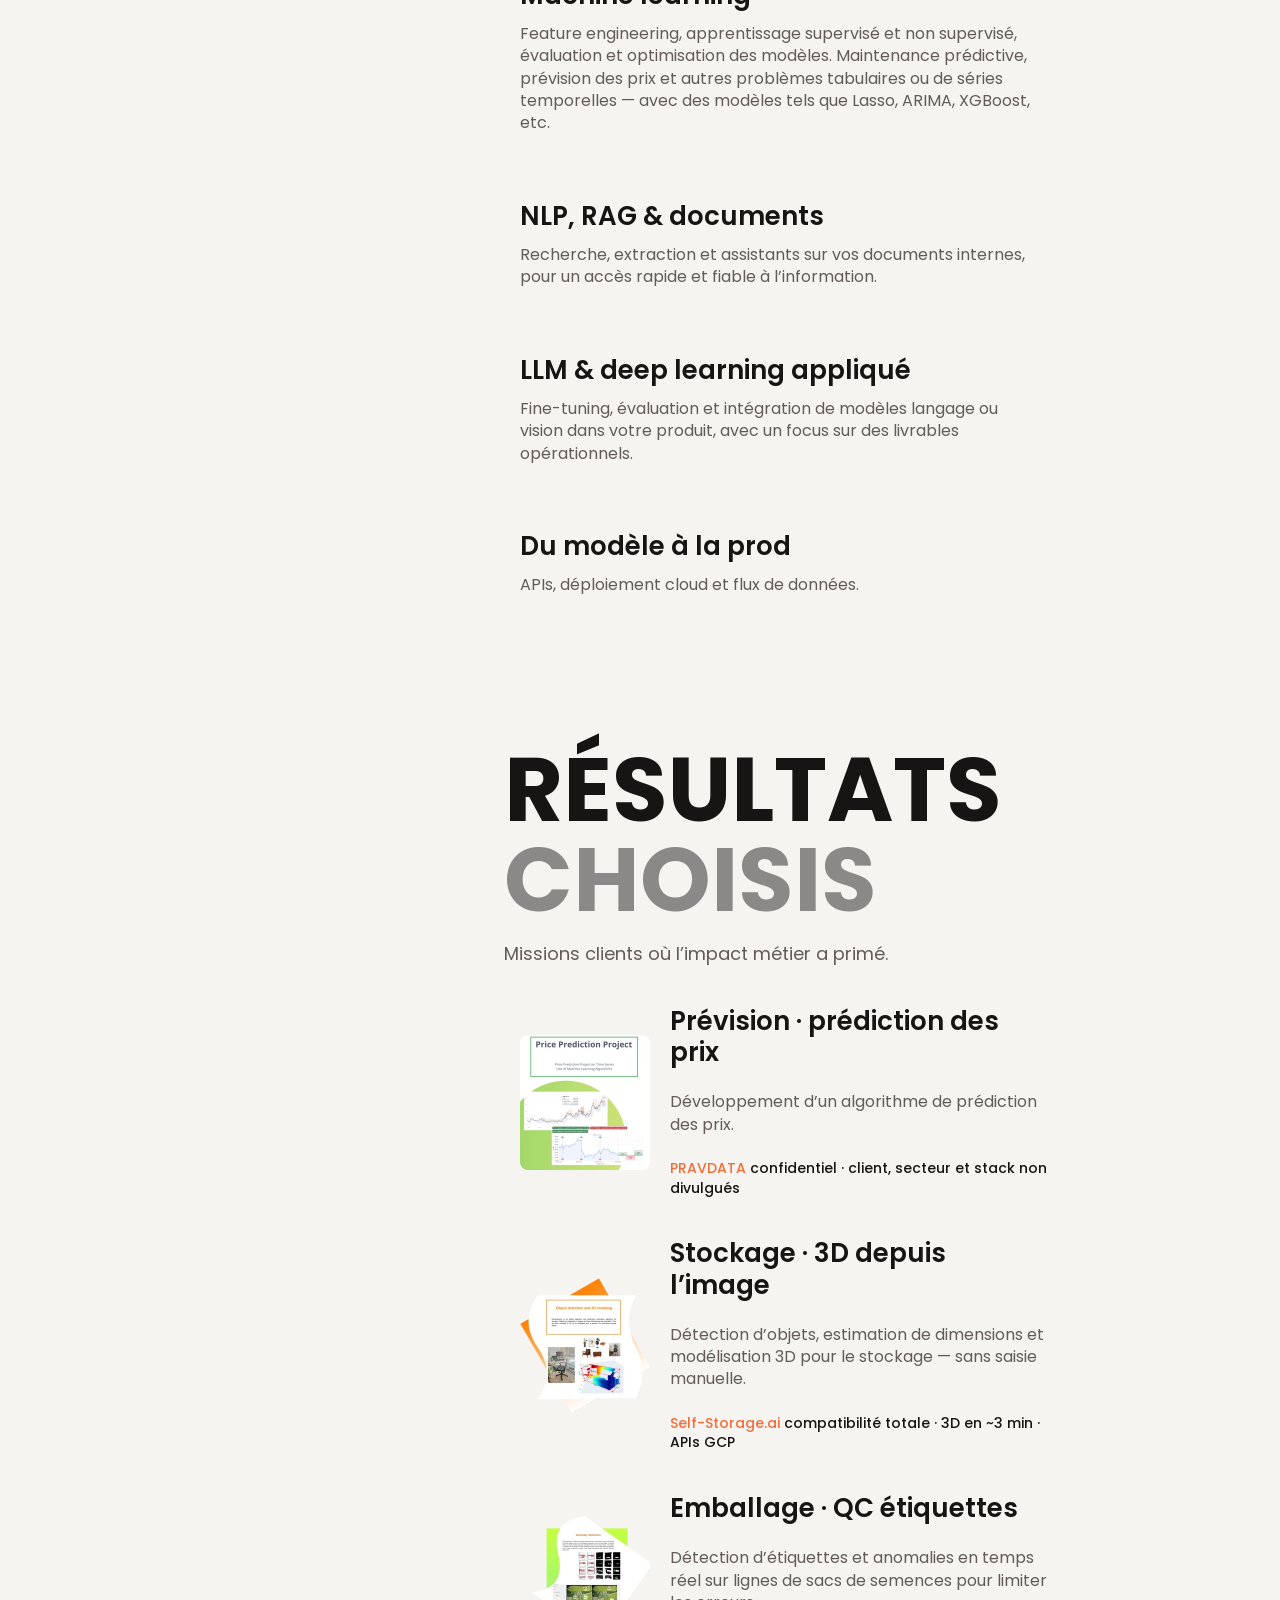
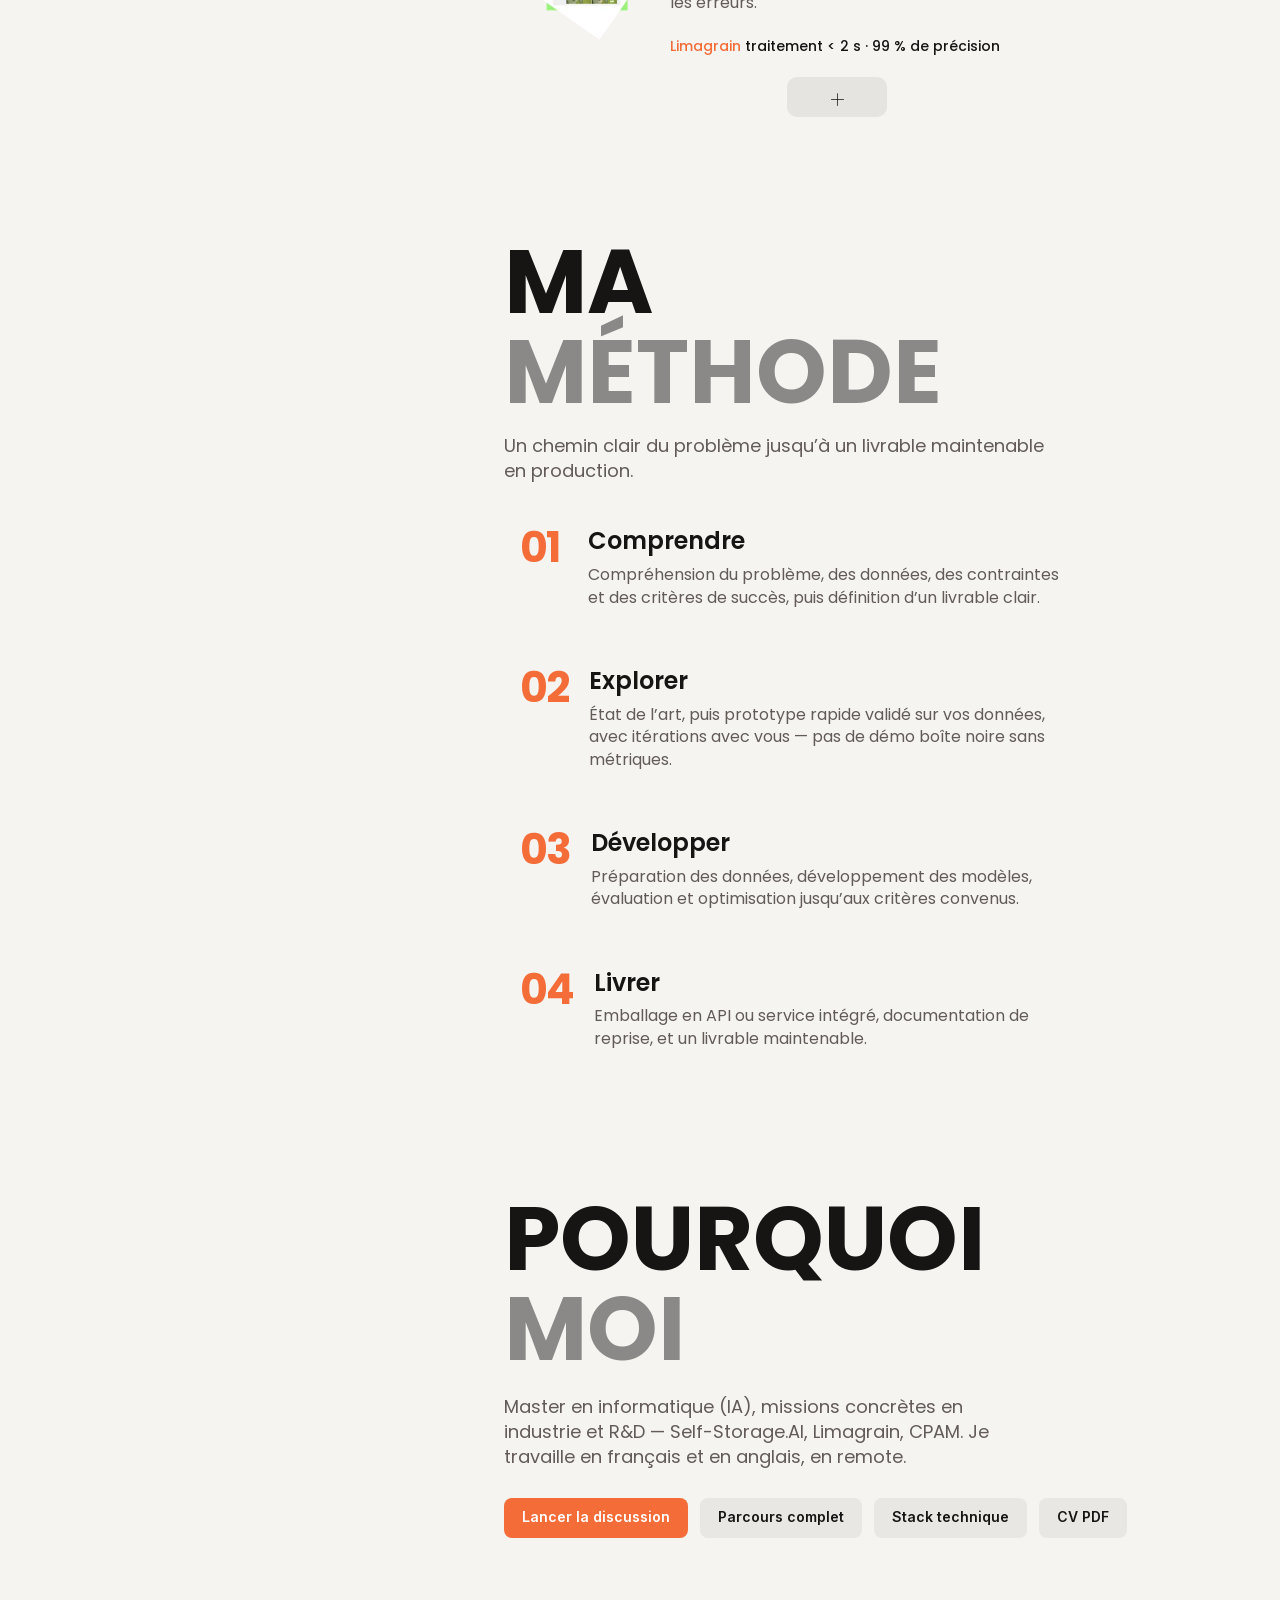
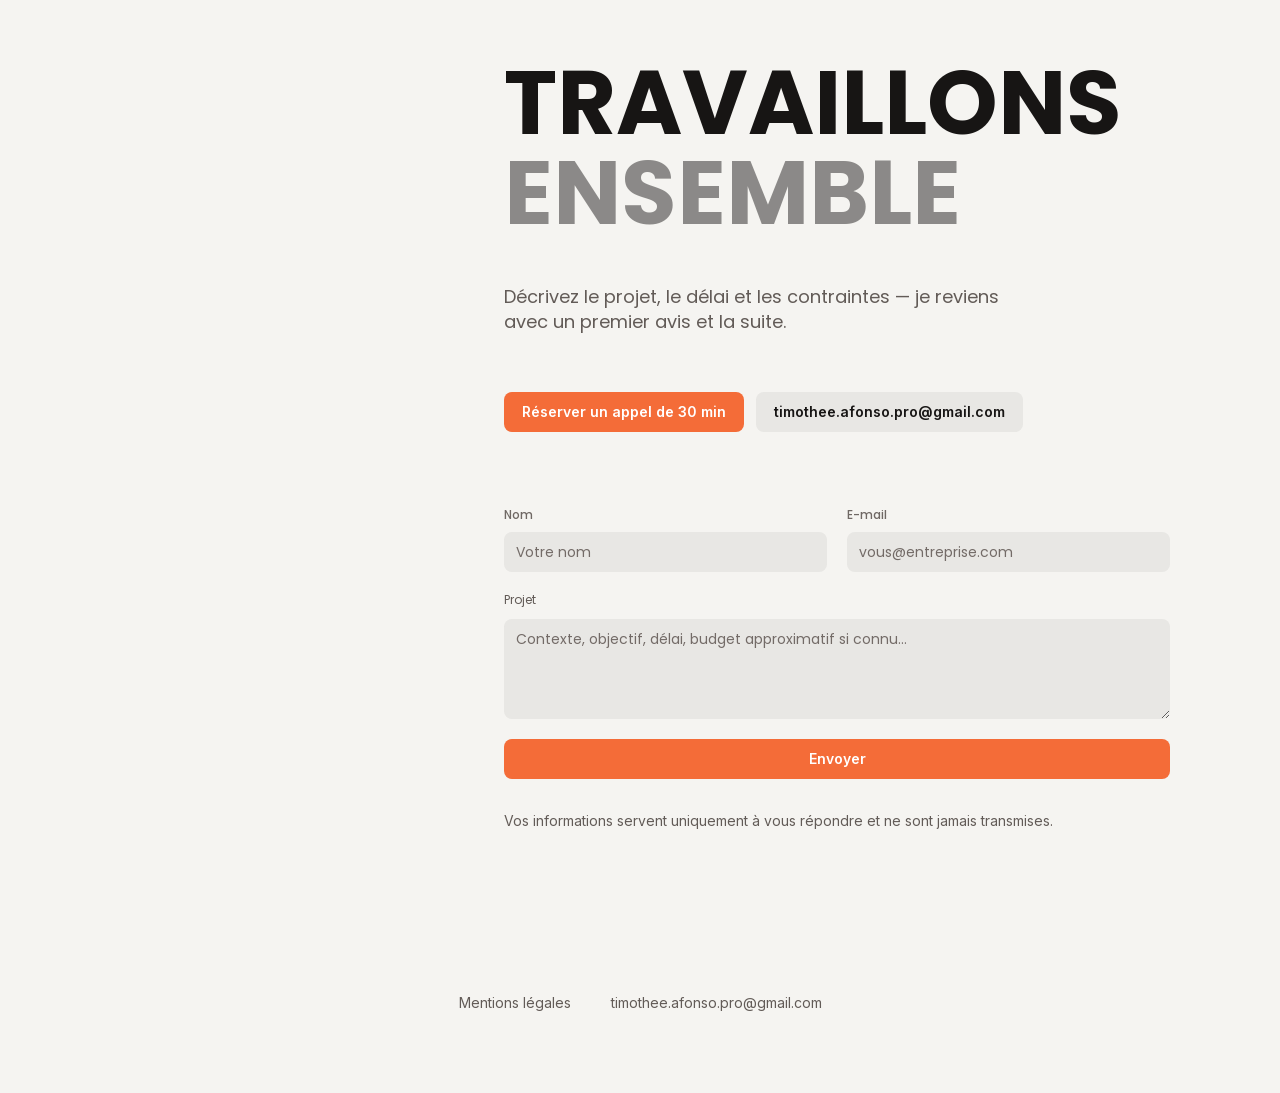
==== commit d6d1c6d8: "Bandeau de confiance : les trois logos clients sous le hero Les trois logos fournis etaient incompat" ====
--- a/fr/index.html
+++ b/fr/index.html
@@ -132,6 +132,15 @@
           </div>
         </section>
 
+        <section class="section section--clients reveal" aria-label="Ils m’ont fait confiance">
+          <p class="clients__label">Ils m’ont fait confiance</p>
+          <ul class="clients">
+              <li class="clients__item"><span class="clients__mark clients__mark--pravdata" role="img" aria-label="PRAVDATA"></span></li>
+              <li class="clients__item"><span class="clients__mark clients__mark--selfstorage" role="img" aria-label="self-storage.ai"></span></li>
+              <li class="clients__item"><span class="clients__mark clients__mark--limagrain" role="img" aria-label="Limagrain"></span></li>
+          </ul>
+        </section>
+
         <section class="section section--services reveal" id="services">
           <h2 class="title">CE QUE<br><span>JE LIVRE</span></h2>
           <p class="section__lead">Missions conduites de bout en bout, du cadrage au déploiement.</p>
--- a/assets/css/style.css
+++ b/assets/css/style.css
@@ -732,3 +732,57 @@
   .list--timeline::before,.timeline__fill{left:5px;}
   .list--timeline .entry--experience::before{left:-30px;}
 }
+
+/* --------------------------------------------------------------------------
+   Bandeau de confiance : logos clients en masque monochrome.
+   Le masque prend la couleur du texte, donc il suit les deux thèmes tout seul
+   et se recolore au survol — ce qu'une image ne permet pas.
+   -------------------------------------------------------------------------- */
+.section--clients{padding-top:56px;gap:16px;}
+.section--clients + .section--services{padding-top:64px;}
+.clients__label{
+  font-family:var(--inter);font-size:13px;letter-spacing:.14em;text-transform:uppercase;
+  color:var(--muted);
+}
+.clients{
+  display:flex;flex-wrap:wrap;align-items:center;justify-content:space-between;
+  gap:32px;padding:26px 32px;list-style:none;
+  background:var(--surface);border-radius:18px;
+}
+.clients__item{position:relative;}
+.clients__mark{
+  display:block;width:var(--w);height:var(--h);
+  background:var(--muted);
+  -webkit-mask:var(--src) center/contain no-repeat;
+          mask:var(--src) center/contain no-repeat;
+  opacity:.85;
+  transition:background .3s ease,opacity .3s ease,transform .3s cubic-bezier(.34,1.4,.5,1);
+}
+.clients__item::after{                       /* filet lime qui se trace au survol */
+  content:"";position:absolute;left:0;right:0;bottom:-12px;height:2px;border-radius:2px;
+  background:var(--lime);transform:scaleX(0);transform-origin:left;
+  transition:transform .34s cubic-bezier(.22,1,.36,1);
+}
+.clients__item:hover .clients__mark{background:var(--orange);opacity:1;transform:translateY(-3px);}
+.clients__item:hover::after{transform:scaleX(1);}
+
+/* hauteurs reglees a l'oeil : un logotype long doit etre plus bas qu'une marque carree */
+.clients__mark--pravdata{--src:url(../img/clients/pravdata.png);--h:44px;--w:45px;}
+.clients__mark--selfstorage{--src:url(../img/clients/selfstorage.png);--h:26px;--w:179px;}
+.clients__mark--limagrain{--src:url(../img/clients/limagrain.png);--h:26px;--w:108px;}
+
+/* apparition en cascade, portee par le .reveal de la section */
+.section--clients .clients__item{opacity:0;transform:translateY(12px);}
+.section--clients.is-visible .clients__item{
+  opacity:1;transform:none;
+  transition:opacity .55s ease,transform .55s cubic-bezier(.22,1,.36,1);
+}
+.section--clients.is-visible .clients__item:nth-child(2){transition-delay:.12s;}
+.section--clients.is-visible .clients__item:nth-child(3){transition-delay:.24s;}
+
+@media (max-width:809px){
+  .clients{gap:22px;padding:20px 22px;}
+  .clients__mark--pravdata{--h:36px;--w:37px;}
+  .clients__mark--selfstorage{--h:21px;--w:144px;}
+  .clients__mark--limagrain{--h:21px;--w:87px;}
+}
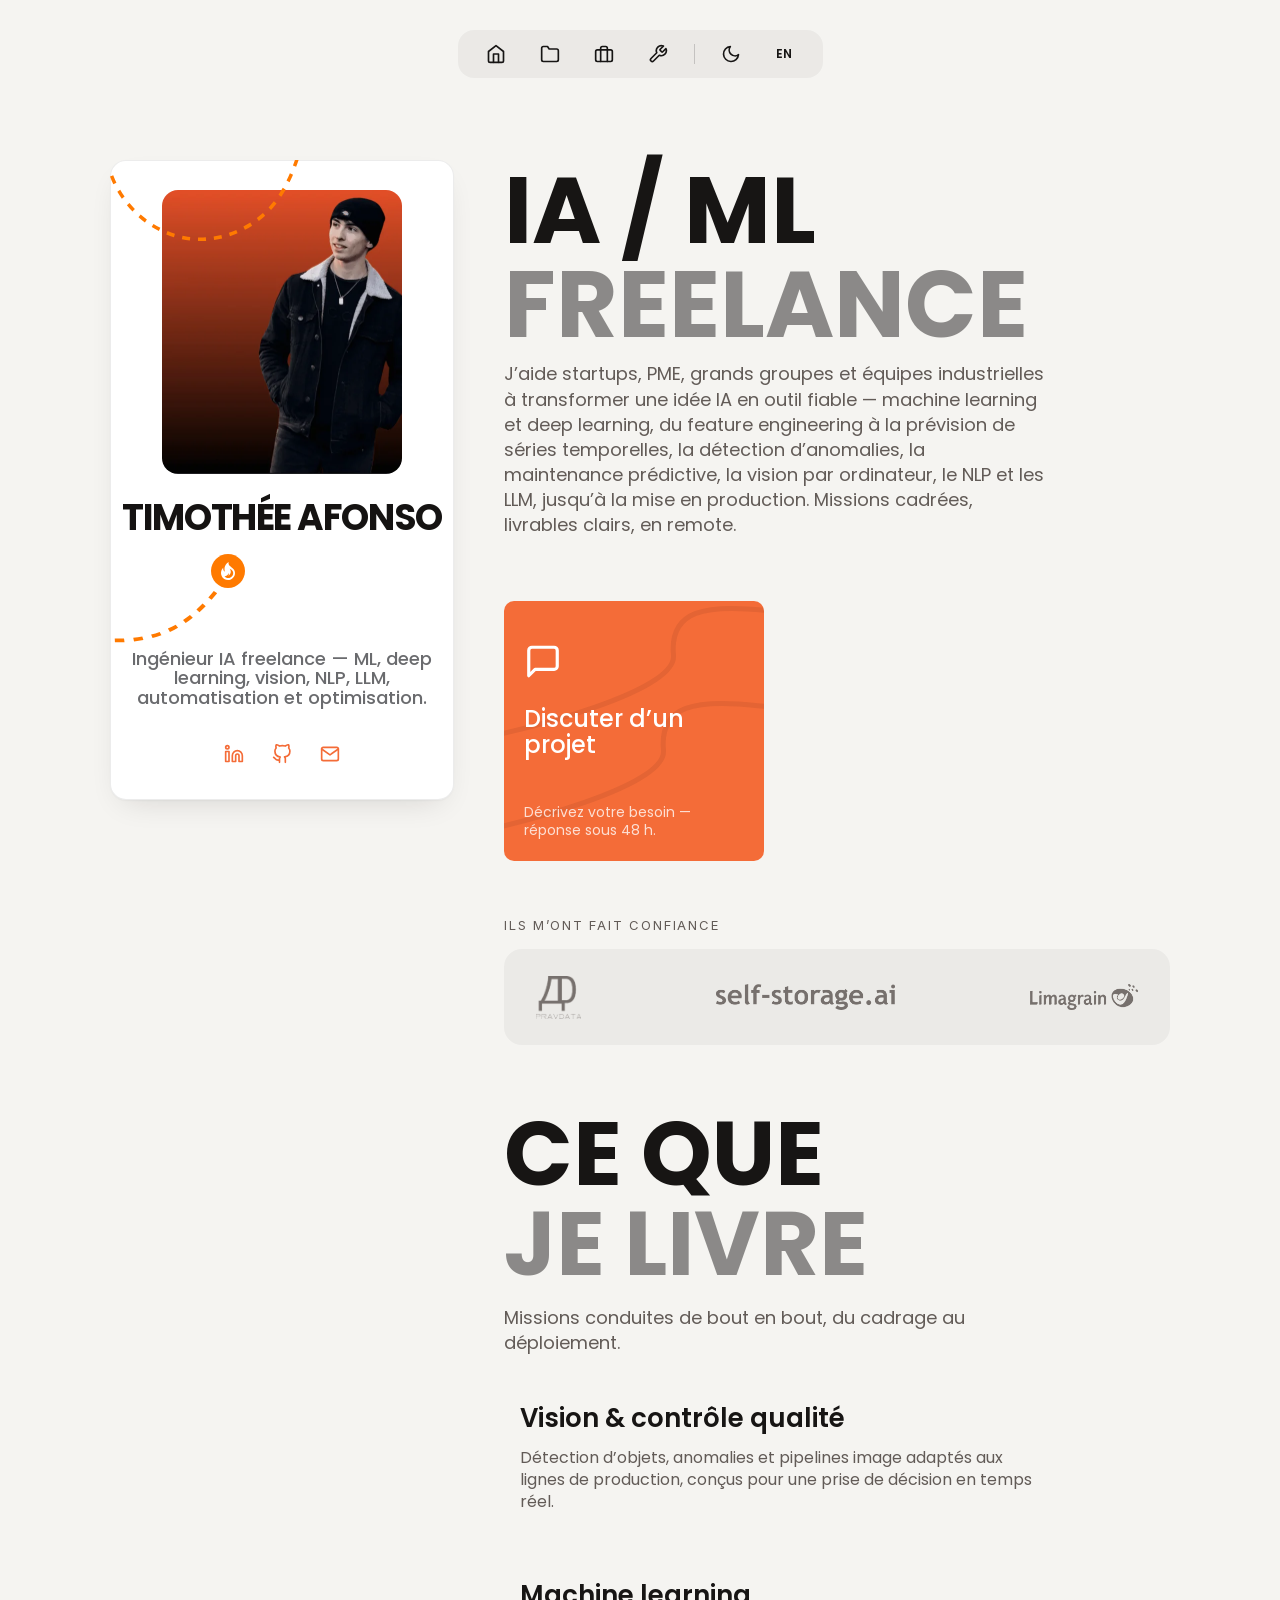
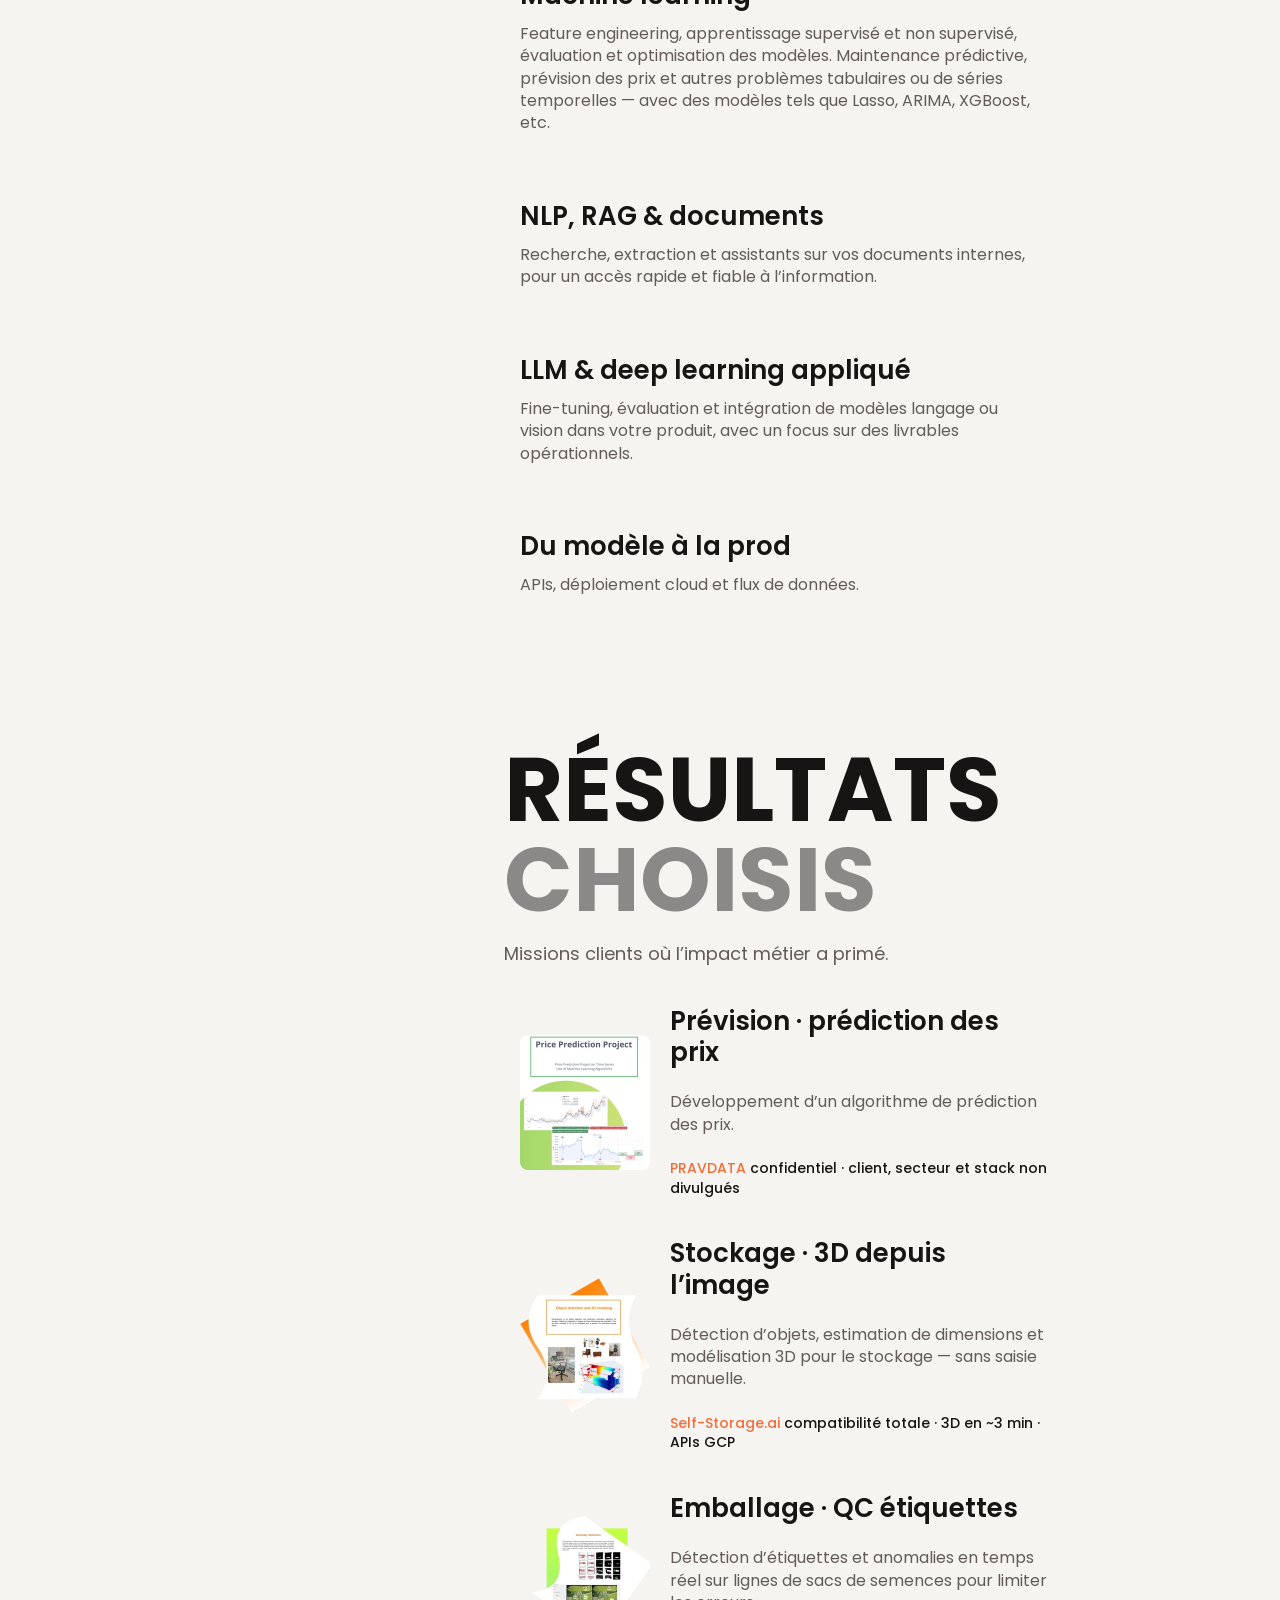
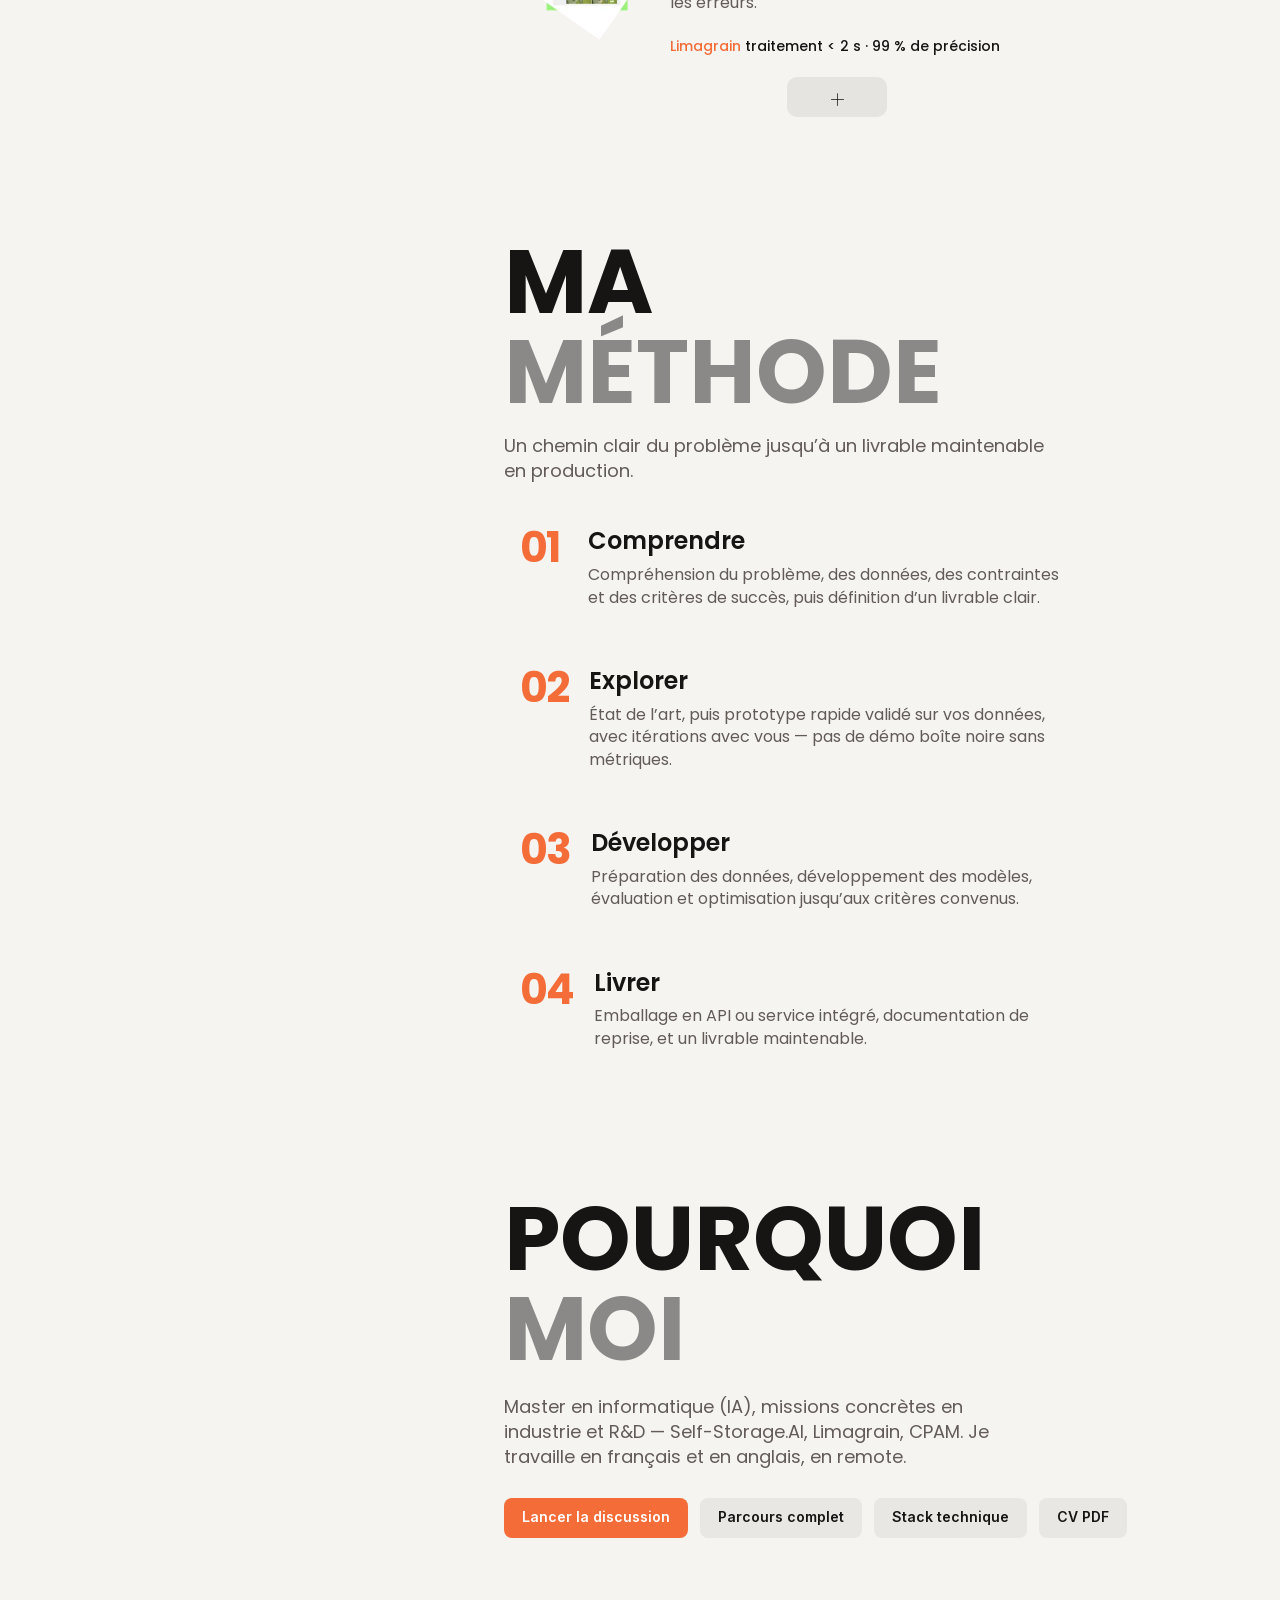
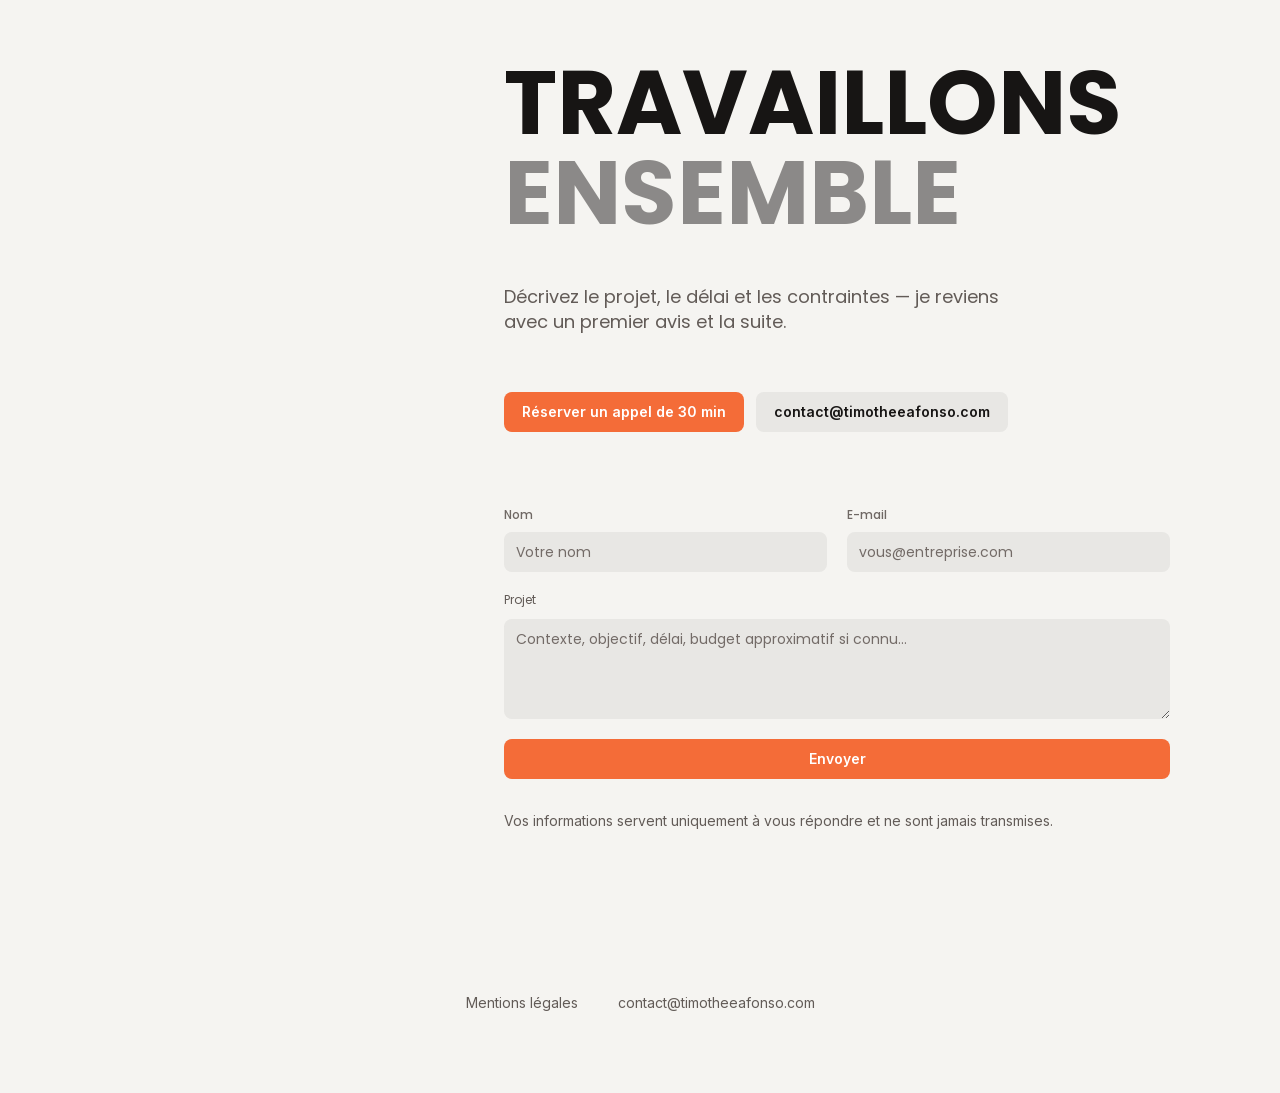
==== commit 682d866f: "update mail" ====
--- a/fr/index.html
+++ b/fr/index.html
@@ -46,7 +46,7 @@
   "image": "https://timotheeafonso.com/assets/img/profile.webp",
   "jobTitle": "Ingénieur IA / ML freelance",
   "description": "Ingénieur IA / ML freelance. Machine learning et deep learning — feature engineering, prédiction, vision par ordinateur, NLP et LLM — jusqu’à la mise en production. Missions en remote.",
-  "email": "mailto:timothee.afonso.pro@gmail.com",
+  "email": "mailto:contact@timotheeafonso.com",
   "address": {
     "@type": "PostalAddress",
     "addressCountry": "FR"
@@ -106,7 +106,7 @@
               <div class="profile__social">
                 <a href="https://www.linkedin.com/in/timothee-afonso" target="_blank" rel="noopener" title="LinkedIn" aria-label="LinkedIn" style="color:var(--orange)"><svg viewBox="0 0 24 24" fill="none" stroke="currentColor" stroke-width="2" stroke-linecap="round" stroke-linejoin="round" aria-hidden="true"><path d="M16 8a6 6 0 0 1 6 6v7h-4v-7a2 2 0 0 0-2-2 2 2 0 0 0-2 2v7h-4v-7a6 6 0 0 1 6-6z"/><rect x="2" y="9" width="4" height="12"/><circle cx="4" cy="4" r="2"/></svg></a>
                 <a href="https://github.com/timotheeafonso" target="_blank" rel="noopener" title="GitHub" aria-label="GitHub" style="color:var(--orange)"><svg viewBox="0 0 24 24" fill="none" stroke="currentColor" stroke-width="2" stroke-linecap="round" stroke-linejoin="round" aria-hidden="true"><path d="M9 19c-5 1.5-5-2.5-7-3m14 6v-3.87a3.37 3.37 0 0 0-.94-2.61c3.14-.35 6.44-1.54 6.44-7A5.44 5.44 0 0 0 20 4.77 5.07 5.07 0 0 0 19.91 1S18.73.65 16 2.48a13.38 13.38 0 0 0-7 0C6.27.65 5.09 1 5.09 1A5.07 5.07 0 0 0 5 4.77a5.44 5.44 0 0 0-1.5 3.78c0 5.42 3.3 6.61 6.44 7A3.37 3.37 0 0 0 9 18.13V22"/></svg></a>
-                <a href="mailto:timothee.afonso.pro@gmail.com" title="Email" aria-label="Email" style="color:var(--orange)"><svg viewBox="0 0 24 24" fill="none" stroke="currentColor" stroke-width="2" stroke-linecap="round" stroke-linejoin="round" aria-hidden="true"><path d="M4 4h16c1.1 0 2 .9 2 2v12c0 1.1-.9 2-2 2H4c-1.1 0-2-.9-2-2V6c0-1.1.9-2 2-2z"/><polyline points="22,6 12,13 2,6"/></svg></a>
+                <a href="mailto:contact@timotheeafonso.com" title="Email" aria-label="Email" style="color:var(--orange)"><svg viewBox="0 0 24 24" fill="none" stroke="currentColor" stroke-width="2" stroke-linecap="round" stroke-linejoin="round" aria-hidden="true"><path d="M4 4h16c1.1 0 2 .9 2 2v12c0 1.1-.9 2-2 2H4c-1.1 0-2-.9-2-2V6c0-1.1.9-2 2-2z"/><polyline points="22,6 12,13 2,6"/></svg></a>
               </div>
             </div>
           </div>
@@ -134,11 +134,32 @@
 
         <section class="section section--clients reveal" aria-label="Ils m’ont fait confiance">
           <p class="clients__label">Ils m’ont fait confiance</p>
-          <ul class="clients">
-              <li class="clients__item"><span class="clients__mark clients__mark--pravdata" role="img" aria-label="PRAVDATA"></span></li>
-              <li class="clients__item"><span class="clients__mark clients__mark--selfstorage" role="img" aria-label="self-storage.ai"></span></li>
-              <li class="clients__item"><span class="clients__mark clients__mark--limagrain" role="img" aria-label="Limagrain"></span></li>
-          </ul>
+          <div class="clients">
+            <div class="clients__viewport">
+            <div class="clients__track">
+              <ul class="clients__group">
+                <li class="clients__item"><span class="clients__mark clients__mark--pravdata" role="img" aria-label="PRAVDATA"></span></li>
+                <li class="clients__item"><span class="clients__mark clients__mark--selfstorage" role="img" aria-label="self-storage.ai"></span></li>
+                <li class="clients__item"><span class="clients__mark clients__mark--limagrain" role="img" aria-label="Limagrain"></span></li>
+              </ul>
+              <ul class="clients__group" aria-hidden="true">
+                <li class="clients__item"><span class="clients__mark clients__mark--pravdata" role="img" aria-label="PRAVDATA"></span></li>
+                <li class="clients__item"><span class="clients__mark clients__mark--selfstorage" role="img" aria-label="self-storage.ai"></span></li>
+                <li class="clients__item"><span class="clients__mark clients__mark--limagrain" role="img" aria-label="Limagrain"></span></li>
+              </ul>
+              <ul class="clients__group" aria-hidden="true">
+                <li class="clients__item"><span class="clients__mark clients__mark--pravdata" role="img" aria-label="PRAVDATA"></span></li>
+                <li class="clients__item"><span class="clients__mark clients__mark--selfstorage" role="img" aria-label="self-storage.ai"></span></li>
+                <li class="clients__item"><span class="clients__mark clients__mark--limagrain" role="img" aria-label="Limagrain"></span></li>
+              </ul>
+              <ul class="clients__group" aria-hidden="true">
+                <li class="clients__item"><span class="clients__mark clients__mark--pravdata" role="img" aria-label="PRAVDATA"></span></li>
+                <li class="clients__item"><span class="clients__mark clients__mark--selfstorage" role="img" aria-label="self-storage.ai"></span></li>
+                <li class="clients__item"><span class="clients__mark clients__mark--limagrain" role="img" aria-label="Limagrain"></span></li>
+              </ul>
+            </div>
+            </div>
+          </div>
         </section>
 
         <section class="section section--services reveal" id="services">
@@ -257,7 +278,7 @@
           <p class="section__lead">Décrivez le projet, le délai et les contraintes — je reviens avec un premier avis et la suite.</p>
           <div class="about__links contact__direct">
             <a class="about__link about__link--accent" href="https://cal.com/timothee-afonso" target="_blank" rel="noopener">Réserver un appel de 30 min</a>
-            <a class="about__link" href="mailto:timothee.afonso.pro@gmail.com">timothee.afonso.pro@gmail.com</a>
+            <a class="about__link" href="mailto:contact@timotheeafonso.com">contact@timotheeafonso.com</a>
           </div>
           <form class="form" action="https://formspree.io/f/xljewzve" method="POST" novalidate>
             <input type="text" name="_gotcha" value="" tabindex="-1" autocomplete="off" aria-hidden="true" style="position:absolute;left:-9999px;height:0;width:0;opacity:0;" />
@@ -287,7 +308,7 @@
   <footer class="footer">
     <div class="footer__links">
       <a href="mentions-legales.html">Mentions légales</a>
-      <a href="mailto:timothee.afonso.pro@gmail.com">timothee.afonso.pro@gmail.com</a>
+      <a href="mailto:contact@timotheeafonso.com">contact@timotheeafonso.com</a>
     </div>
   </footer>
 </div>
--- a/assets/css/style.css
+++ b/assets/css/style.css
@@ -745,11 +745,24 @@
   color:var(--muted);
 }
 .clients{
-  display:flex;flex-wrap:wrap;align-items:center;justify-content:space-between;
-  gap:32px;padding:26px 32px;list-style:none;
+  overflow:hidden;padding:26px 32px;
   background:var(--surface);border-radius:18px;
 }
+.clients__viewport{overflow:hidden;}
+.clients__track{display:flex;width:100%;}
+/* Sur grand ecran : rangee posee, un seul groupe. Les copies ne servent qu'au
+   defilement telephone, elles sont donc retirees du flux ici. */
+.clients__group{
+  display:flex;align-items:center;justify-content:space-between;
+  width:100%;list-style:none;
+}
+.clients__group[aria-hidden]{display:none;}
 .clients__item{position:relative;}
+/* 4 groupes identiques : glisser de 25 % revient a glisser d'un groupe pile */
+@keyframes clientsMarquee{
+  from{transform:translateX(0);}
+  to{transform:translateX(-25%);}
+}
 .clients__mark{
   display:block;width:var(--w);height:var(--h);
   background:var(--muted);
@@ -771,18 +784,39 @@
 .clients__mark--selfstorage{--src:url(../img/clients/selfstorage.png);--h:26px;--w:179px;}
 .clients__mark--limagrain{--src:url(../img/clients/limagrain.png);--h:26px;--w:108px;}
 
-/* apparition en cascade, portee par le .reveal de la section */
-.section--clients .clients__item{opacity:0;transform:translateY(12px);}
-.section--clients.is-visible .clients__item{
-  opacity:1;transform:none;
-  transition:opacity .55s ease,transform .55s cubic-bezier(.22,1,.36,1);
-}
-.section--clients.is-visible .clients__item:nth-child(2){transition-delay:.12s;}
-.section--clients.is-visible .clients__item:nth-child(3){transition-delay:.24s;}
-
+
+/* Telephone : la rangee posee devient trop serree, on passe au defilement
+   continu. Les 3 copies reviennent dans le flux pour alimenter la boucle. */
 @media (max-width:809px){
-  .clients{gap:22px;padding:20px 22px;}
+  .clients{padding:20px 0;}
+  .clients__viewport{
+    -webkit-mask-image:linear-gradient(90deg,transparent 0,#000 8%,#000 92%,transparent 100%);
+            mask-image:linear-gradient(90deg,transparent 0,#000 8%,#000 92%,transparent 100%);
+  }
+  .clients__track{
+    width:max-content;
+    animation:clientsMarquee var(--marquee,12s) linear infinite;
+  }
+  .clients__group{width:auto;justify-content:flex-start;}
+  .clients__group[aria-hidden]{display:flex;}
+  .clients__item{margin-right:44px;}
   .clients__mark--pravdata{--h:36px;--w:37px;}
   .clients__mark--selfstorage{--h:21px;--w:144px;}
   .clients__mark--limagrain{--h:21px;--w:87px;}
 }
+/* la pause au survol n'a de sens que la ou un vrai curseur existe : sur
+   tactile, le :hover reste colle apres un appui et figerait le defilement */
+@media (max-width:809px) and (hover:hover){
+  .clients:hover .clients__track{animation-play-state:paused;}
+}
+
+/* Mouvement reduit : on fige le defilement et on revient a une rangee posee */
+/* Mouvement reduit : on revient a la rangee posee, y compris sur telephone */
+@media (prefers-reduced-motion:reduce){
+  .clients__track{animation:none;width:100%;}
+  .clients__group{width:100%;justify-content:space-between;}
+  .clients__group[aria-hidden]{display:none;}
+  .clients__item{margin-right:0;}
+  .clients{padding-left:20px;padding-right:20px;}
+  .clients__viewport{-webkit-mask-image:none;mask-image:none;}
+}
